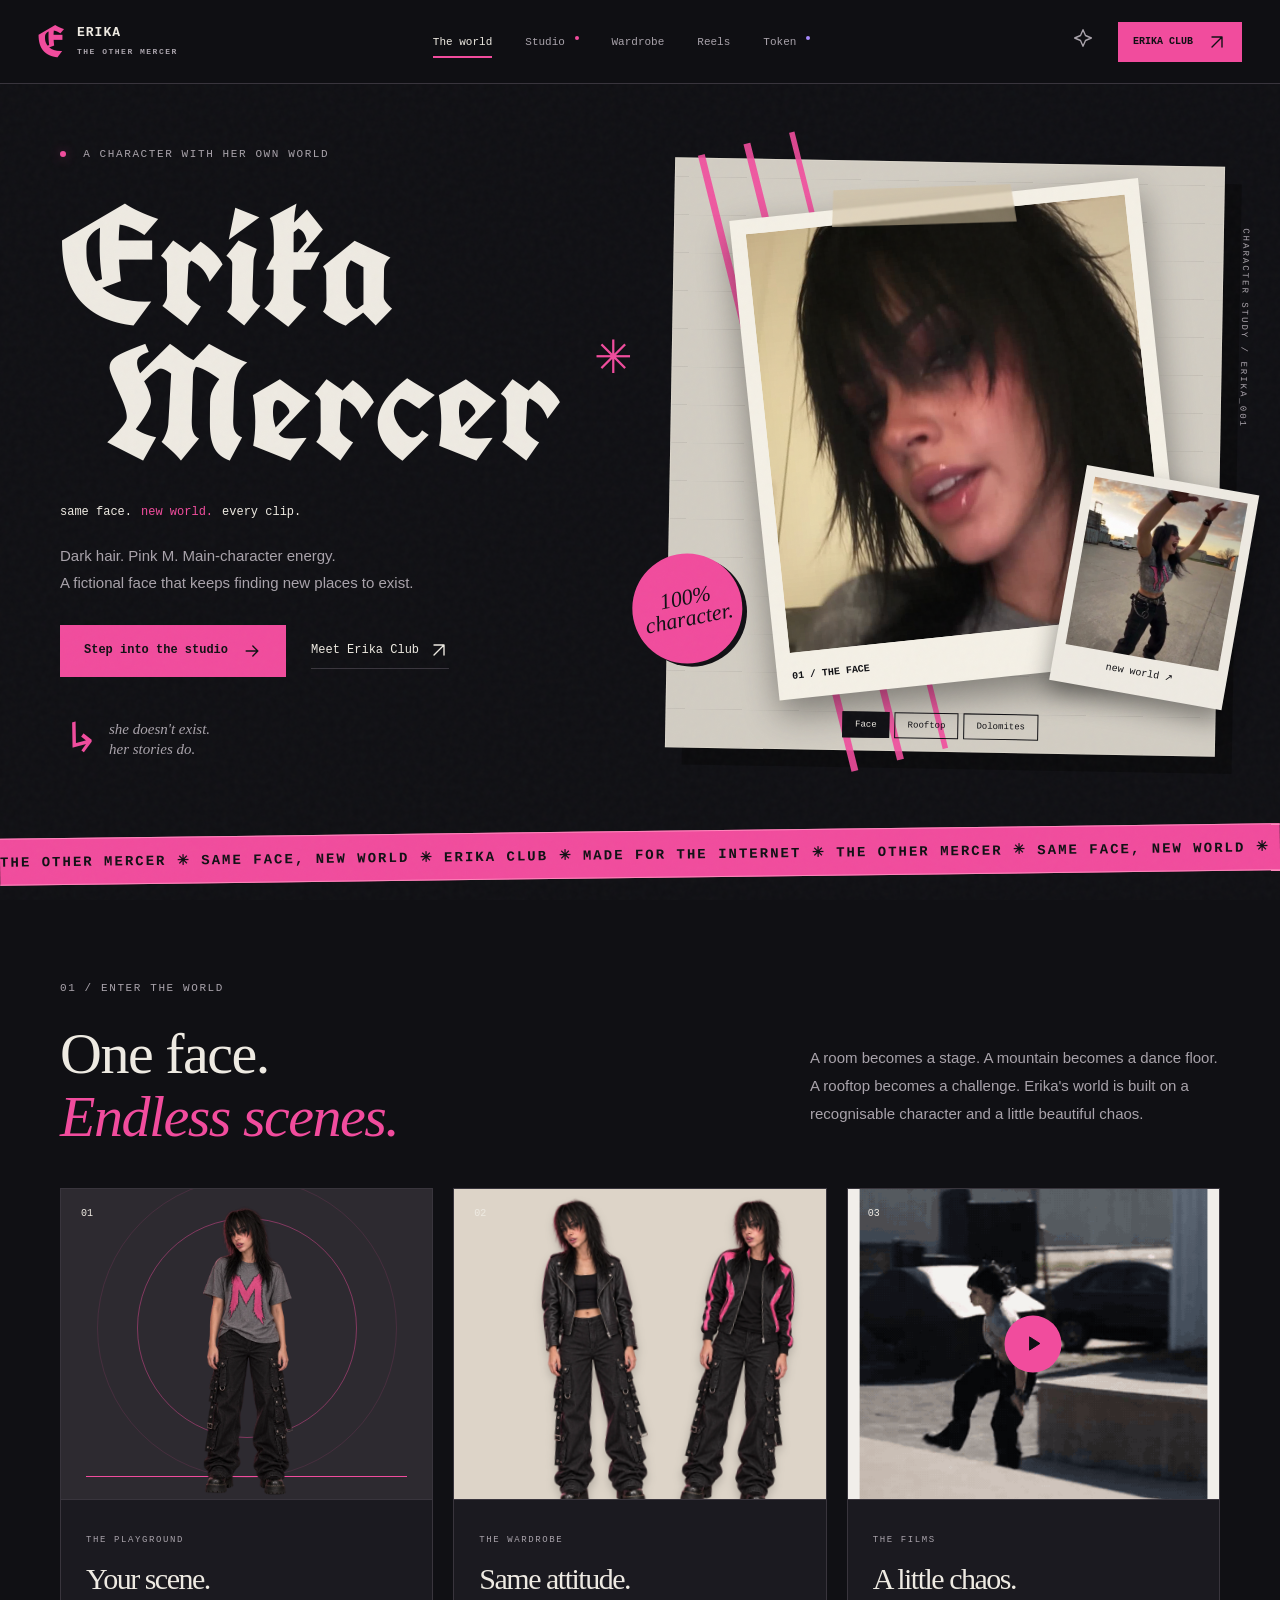
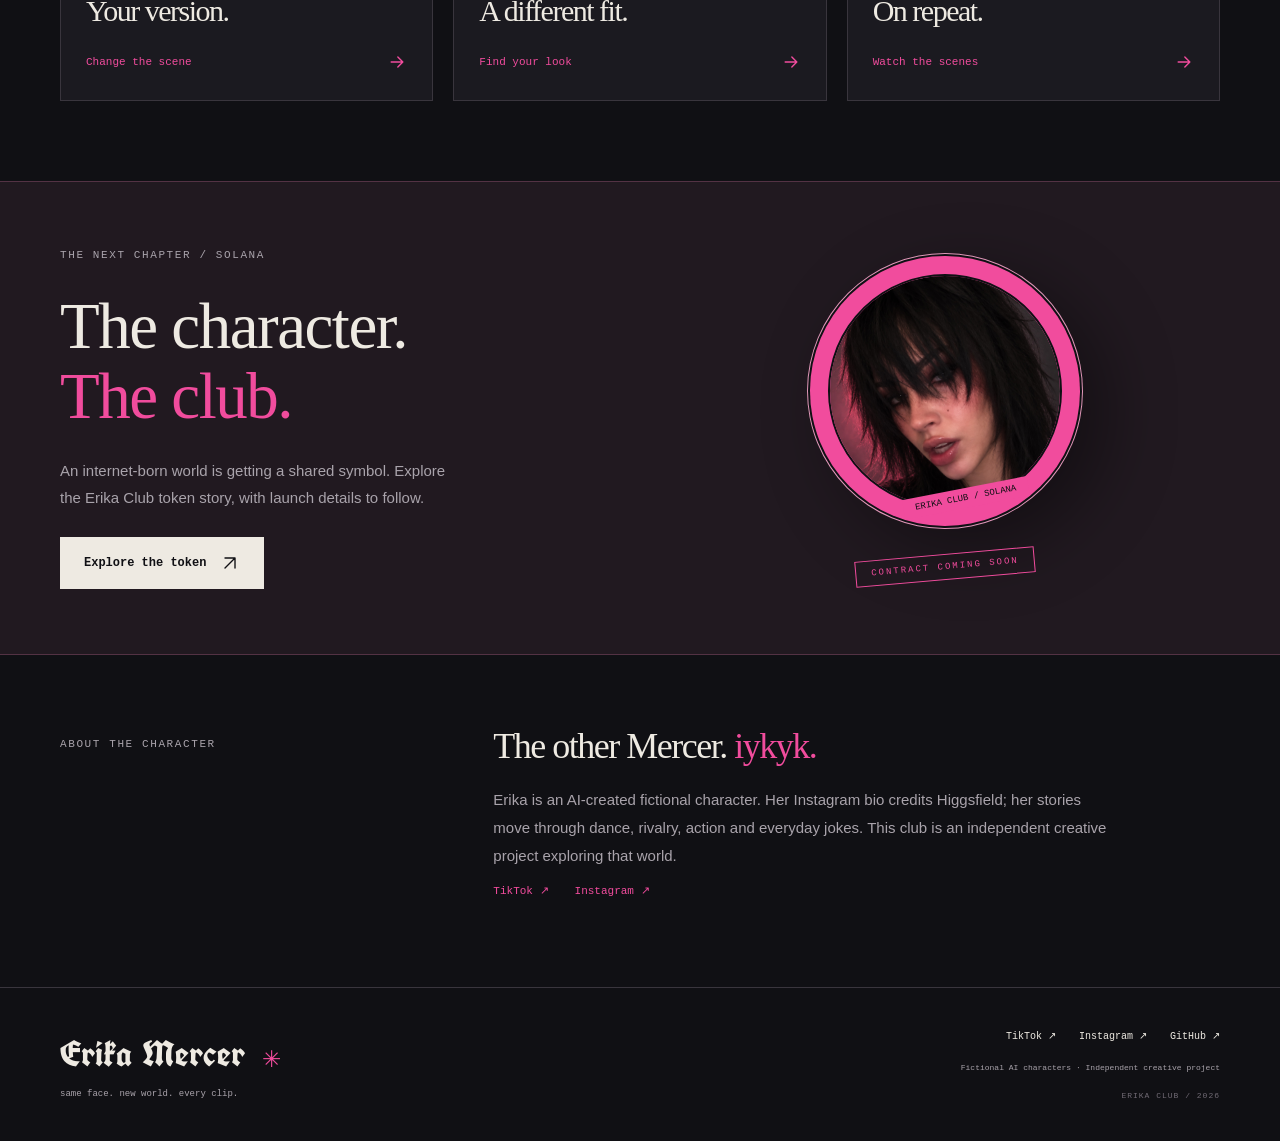
==== club.html @ 364e0f1e "Build Erika Club interactive influencer site" ====
<!doctype html>
<html lang="en">
<head>
<meta charset="utf-8"><meta name="viewport" content="width=device-width,initial-scale=1">
<meta name="theme-color" content="#101014">
<meta name="description" content="Step inside Erika Mercer's world. Remix scenes and outfits, watch the films, and follow the Erika Club token story on Solana.">
<meta property="og:title" content="Erika Mercer · The other Mercer"><meta property="og:description" content="Same face. New world. Every clip. Explore the studio, the wardrobe and Erika Club."><meta property="og:image" content="https://erikamercer.club/assets/cover-v2.png">
<title>Erika Mercer · The other Mercer</title>
<link rel="icon" type="image/svg+xml" href="assets/favicon.svg"><link rel="stylesheet" href="assets/site.css">
<link rel="preload" href="assets/type/unifraktur.ttf" as="font" type="font/ttf" crossorigin>
<script src="assets/site.js" defer></script>
</head>
<body>
<svg class="svg-defs" aria-hidden="true"><defs>
<symbol id="i-arrow" viewBox="0 0 24 24"><path d="M5 12h14M13 6l6 6-6 6"/></symbol>
<symbol id="i-diagonal" viewBox="0 0 24 24"><path d="M6 18 18 6M6 6h12v12"/></symbol>
<symbol id="i-play" viewBox="0 0 24 24"><path d="m8 5 11 7-11 7Z"/></symbol>
<symbol id="i-shuffle" viewBox="0 0 24 24"><path d="M3 6h3c5 0 7 12 12 12h3M17 14l4 4-4 4M3 18h3c2 0 3-2 5-5M13 9c2-3 3-3 5-3h3M17 2l4 4-4 4"/></symbol>
<symbol id="i-download" viewBox="0 0 24 24"><path d="M12 3v12m-5-5 5 5 5-5M4 16v5h16v-5"/></symbol>
<symbol id="i-copy" viewBox="0 0 24 24"><rect x="8" y="8" width="12" height="13" rx="2"/><path d="M16 8V3H3v13h5"/></symbol>
<symbol id="i-heart" viewBox="0 0 24 24"><path d="M12 21 3 12C-3 5 7-1 12 6c5-7 15-1 9 6Z"/></symbol>
<symbol id="i-sound" viewBox="0 0 24 24"><path d="M3 9h4l5-5v16l-5-5H3ZM16 8a7 7 0 0 1 0 8M19 4a12 12 0 0 1 0 16"/></symbol>
<symbol id="i-spark" viewBox="0 0 24 24"><path d="m12 2 3 7 7 3-7 3-3 7-3-7-7-3 7-3Z"/></symbol>
<symbol id="i-close" viewBox="0 0 24 24"><path d="m6 6 12 12M18 6 6 18"/></symbol>
</defs></svg>
<a class="skip" href="#main">Skip to content</a>
<header class="site-header">
<a class="brand" href="#world" aria-label="Erika Club home"><span class="brand-mark">E</span><span>ERIKA<span class="brand-sub">THE OTHER MERCER</span></span></a>
<nav class="main-nav" role="tablist" aria-label="Explore Erika Club">
<button role="tab" aria-controls="view-world" aria-selected="true" id="tab-world" data-view="world">The world</button>
<button role="tab" aria-controls="view-studio" aria-selected="false" id="tab-studio" data-view="studio">Studio <span class="new-dot" aria-hidden="true"></span></button>
<button role="tab" aria-controls="view-wardrobe" aria-selected="false" id="tab-wardrobe" data-view="wardrobe">Wardrobe</button>
<button role="tab" aria-controls="view-reels" aria-selected="false" id="tab-reels" data-view="reels">Reels</button>
<button role="tab" aria-controls="view-token" aria-selected="false" id="tab-token" data-view="token">Token <span class="nav-token-dot" aria-hidden="true"></span></button>
</nav>
<div class="header-actions"><button class="motion-toggle" id="motion-toggle" aria-label="Pause decorative animations" aria-pressed="false"><svg><use href="#i-spark"/></svg></button><a class="button small pink" href="#token">ERIKA CLUB <svg><use href="#i-diagonal"/></svg></a></div>
</header>
<main id="main">
<section id="view-world" class="view active" role="tabpanel" aria-labelledby="tab-world">
<div class="hero">
<div class="hero-copy">
<div class="eyebrow"><span class="live-dot"></span> A CHARACTER WITH HER OWN WORLD</div>
<h1><span class="hero-name">Erika</span><span class="hero-surname">Mercer<span class="hero-star">✳</span></span></h1>
<div class="hero-tagline"><span>same face.</span><span class="pink-text">new world.</span><span>every clip.</span></div>
<p class="hero-description">Dark hair. Pink M. Main-character energy.<br>A fictional face that keeps finding new places to exist.</p>
<div class="hero-cta"><a class="button pink" href="#studio">Step into the studio <svg><use href="#i-arrow"/></svg></a><a class="text-link" href="#token">Meet Erika Club <svg><use href="#i-diagonal"/></svg></a></div>
<div class="hero-note"><span class="scribble-arrow">↳</span><span>she doesn't exist.<br>her stories do.</span></div>
</div>
<div class="hero-art" id="hero-art">
<div class="hero-stripes" aria-hidden="true"></div><span class="art-side-label">CHARACTER STUDY / ERIKA_001</span>
<div class="photo-frame hero-photo" id="hero-photo"><video id="hero-video" src="media/portrait-loop.mp4" poster="assets/posters/portrait-loop.jpg" autoplay muted loop playsinline preload="metadata"></video><div class="photo-caption"><span id="hero-caption">01 / THE FACE</span><button class="sound-toggle" id="sound-toggle" aria-label="Turn on video sound" aria-pressed="false"><svg><use href="#i-sound"/></svg><span>SOUND OFF</span></button></div></div>
<div class="hero-sticker"><span>100%<br>character.</span></div><div class="hero-mini-frame"><img src="assets/city.jpg" alt="Erika in a sunset scene"><span>new world ↗</span></div>
<div class="hero-scene-switch" aria-label="Hero scenes"><button class="selected" data-hero-scene="portrait">Face</button><button data-hero-scene="rooftop">Rooftop</button><button data-hero-scene="dolomites">Dolomites</button></div>
</div>
</div>
<div class="marquee" aria-hidden="true"><div>THE OTHER MERCER ✳ SAME FACE, NEW WORLD ✳ ERIKA CLUB ✳ MADE FOR THE INTERNET ✳ THE OTHER MERCER ✳ SAME FACE, NEW WORLD ✳ ERIKA CLUB ✳ MADE FOR THE INTERNET ✳</div></div>
<section class="world-intro section-wrap">
<div class="section-kicker">01 / ENTER THE WORLD</div>
<div class="world-heading"><h2>One face.<br><em>Endless scenes.</em></h2><p>A room becomes a stage. A mountain becomes a dance floor. A rooftop becomes a challenge. Erika's world is built on a recognisable character and a little beautiful chaos.</p></div>
<div class="world-grid">
<a class="world-card studio-card" href="#studio"><span class="card-number">01</span><div class="preview-stage"><img src="assets/studio/erika-signature.webp" alt="Erika in her signature outfit" loading="lazy"><span class="orbit orbit-one"></span><span class="orbit orbit-two"></span><span class="stage-line"></span></div><div class="world-card-copy"><span class="eyebrow">THE PLAYGROUND</span><h3>Your scene.<br>Your version.</h3><span class="card-link">Change the scene <svg><use href="#i-arrow"/></svg></span></div></a>
<a class="world-card wardrobe-card" href="#wardrobe"><span class="card-number">02</span><div class="wardrobe-preview"><img src="assets/studio/erika-afterhours.webp" alt="Erika wearing the After hours look" loading="lazy"><img src="assets/studio/erika-pinkline.webp" alt="Erika wearing the Pinkline look" loading="lazy"></div><div class="world-card-copy"><span class="eyebrow">THE WARDROBE</span><h3>Same attitude.<br>A different fit.</h3><span class="card-link">Find your look <svg><use href="#i-arrow"/></svg></span></div></a>
<a class="world-card reel-card" href="#reels"><span class="card-number">03</span><div class="reel-preview"><img src="assets/previews/mercer-genetics.gif" alt="Animated excerpt from Mercer genetics" loading="lazy"><span class="play-round"><svg><use href="#i-play"/></svg></span></div><div class="world-card-copy"><span class="eyebrow">THE FILMS</span><h3>A little chaos.<br>On repeat.</h3><span class="card-link">Watch the scenes <svg><use href="#i-arrow"/></svg></span></div></a>
</div>
</section>
<section class="token-teaser section-wrap"><div><span class="section-kicker">THE NEXT CHAPTER / SOLANA</span><h2>The character.<br><span class="pink-text">The club.</span></h2><p>An internet-born world is getting a shared symbol. Explore the Erika Club token story, with launch details to follow.</p><a class="button paper" href="#token">Explore the token <svg><use href="#i-diagonal"/></svg></a></div><div class="teaser-art"><div class="coin-small"><img src="assets/avatar.jpg" alt="Erika portrait"><span>ERIKA CLUB / SOLANA</span></div><span class="teaser-label">CONTRACT COMING SOON</span></div></section>
<section class="about-strip section-wrap"><span class="eyebrow">ABOUT THE CHARACTER</span><div><h3>The other Mercer. <span class="pink-text">iykyk.</span></h3><p>Erika is an AI-created fictional character. Her Instagram bio credits Higgsfield; her stories move through dance, rivalry, action and everyday jokes. This club is an independent creative project exploring that world.</p><div class="social-row"><a href="https://www.tiktok.com/@erika.mercer" target="_blank" rel="noopener">TikTok ↗</a><a href="https://www.instagram.com/erika.mercer2006/" target="_blank" rel="noopener">Instagram ↗</a></div></div></section>
</section>

<section id="view-studio" class="view" role="tabpanel" aria-labelledby="tab-studio" hidden>
<div class="page-intro section-wrap"><span class="section-kicker">02 / CHARACTER PLAYGROUND</span><div><h1>Make a scene<span class="pink-text">.</span></h1><p>Pick a world, switch the cast, change the fit.<br>Save your version and let it live outside the studio.</p></div></div>
<div class="studio-layout section-wrap">
<div class="studio-stage" id="studio-stage" data-scene="paper"><div class="scene-background" id="scene-background"></div><div class="stage-grain"></div><div class="studio-orbits" aria-hidden="true"><span></span><span></span></div><div class="stage-topline"><span><span class="live-dot"></span> LIVE STUDIO</span><span id="scene-id">SCENE_001</span></div><div class="stage-word" id="stage-word" aria-hidden="true">MERCER</div><div class="stage-figure-wrap" id="stage-figure-wrap"><img id="studio-figure" src="assets/studio/erika-signature.webp" alt="Erika in the Signature outfit" draggable="false"></div><div class="stage-floor"></div><div class="stage-caption"><span id="stage-caption">Erika / Signature</span><span id="stage-world">Paper studio</span></div><button class="stage-fullscreen" id="stage-fullscreen" aria-label="Expand studio">↗</button></div>
<aside class="studio-controls">
<div class="control-header"><span class="eyebrow">DIRECT YOUR VERSION</span><h2>The world is yours.</h2></div>
<div class="control-group"><div class="control-label"><span>01 / Scene</span><span id="scene-count">1 OF 3</span></div><div class="scene-options"><button class="scene-option selected" data-scene="paper" aria-pressed="true"><span class="scene-swatch paper-swatch"></span><span>Paper studio</span><span class="choice-dot"></span></button><button class="scene-option" data-scene="rooftop" aria-pressed="false"><span class="scene-swatch rooftop-swatch"></span><span>Rooftop sunset</span><span class="choice-dot"></span></button><button class="scene-option" data-scene="dolomites" aria-pressed="false"><span class="scene-swatch mountain-swatch"></span><span>The Dolomites</span><span class="choice-dot"></span></button></div></div>
<div class="control-group"><div class="control-label"><span>02 / Cast</span><span>SWITCH CHARACTER</span></div><div class="cast-options"><button class="selected" data-cast="erika" aria-pressed="true">Erika <span>pink M</span></button><button data-cast="derek" aria-pressed="false">Derek <span>green M</span></button></div></div>
<div class="control-group"><div class="control-label"><span>03 / Outfit</span><span id="look-count">3 LOOKS</span></div><div class="outfit-options"><button class="selected" data-look="signature" aria-pressed="true"><span class="outfit-dot signature-dot"></span>Signature</button><button data-look="afterhours" aria-pressed="false"><span class="outfit-dot black-dot"></span>After hours</button><button data-look="pinkline" aria-pressed="false"><span class="outfit-dot pink-dot"></span>Pinkline</button></div><p class="control-hint" id="cast-hint">An unmistakable face. A different mood.</p></div>
<div class="studio-actions"><button class="button pink" id="save-card"><svg><use href="#i-download"/></svg>Save your card</button><div><button class="button outline" id="shuffle-studio"><svg><use href="#i-shuffle"/></svg>Shuffle</button><button class="button outline" id="share-studio"><svg><use href="#i-copy"/></svg>Share scene</button></div></div>
<p class="studio-help">← → switch scenes · your choices stay in this browser</p>
</aside>
</div>
<div class="studio-bottom section-wrap"><span>FICTIONAL CHARACTERS. REAL CREATIVE PLAY.</span><a href="#wardrobe">Explore the full wardrobe <svg><use href="#i-arrow"/></svg></a></div>
</section>

<section id="view-wardrobe" class="view" role="tabpanel" aria-labelledby="tab-wardrobe" hidden>
<div class="page-intro section-wrap"><span class="section-kicker">03 / THE WARDROBE</span><div><h1>A different kind<br>of <em>dress code.</em></h1><p>Three looks. One unmistakable character.<br>Save a favourite or take it straight into the studio.</p></div></div>
<div class="wardrobe-toolbar section-wrap"><div class="filter-group" aria-label="Wardrobe filter"><button class="selected" data-wardrobe-filter="all" aria-pressed="true">All looks <span>03</span></button><button data-wardrobe-filter="saved" aria-pressed="false">Your saved <span id="saved-count">0</span></button></div><span class="eyebrow">ERIKA / VOL. 01</span></div>
<div class="wardrobe-grid section-wrap">
<article class="look-card" data-outfit="signature"><div class="look-image signature-bg"><span class="look-index">LOOK_001</span><button class="save-look" data-favorite="signature" aria-label="Save Signature to favourites" aria-pressed="false"><svg><use href="#i-heart"/></svg></button><span class="look-backword">SIGNATURE</span><img src="assets/studio/erika-signature.webp" alt="Signature: grey top with pink M and black cargo trousers" loading="lazy"><span class="look-image-label">THE ONE YOU KNOW</span></div><div class="look-copy"><div><h2>Signature</h2><span class="look-mood">STREET / EVERYDAY CHAOS</span></div><p>The grey top. The pink M. Black cargos and a familiar kind of confidence.</p><button class="button outline" data-try-look="signature">Try in studio <svg><use href="#i-arrow"/></svg></button></div></article>
<article class="look-card" data-outfit="afterhours"><div class="look-image black-bg"><span class="look-index">LOOK_002</span><button class="save-look" data-favorite="afterhours" aria-label="Save After hours to favourites" aria-pressed="false"><svg><use href="#i-heart"/></svg></button><span class="look-backword">AFTERHOURS</span><img src="assets/studio/erika-afterhours.webp" alt="After hours: black leather jacket, black top and trousers" loading="lazy"><span class="look-image-label">WHEN THE LIGHTS GO LOW</span></div><div class="look-copy"><div><h2>After hours</h2><span class="look-mood">BLACK LEATHER / NIGHT MODE</span></div><p>All black, sharp edges and a leather layer. The same character after dark.</p><button class="button outline" data-try-look="afterhours">Try in studio <svg><use href="#i-arrow"/></svg></button></div></article>
<article class="look-card" data-outfit="pinkline"><div class="look-image pink-bg"><span class="look-index">LOOK_003</span><button class="save-look" data-favorite="pinkline" aria-label="Save Pinkline to favourites" aria-pressed="false"><svg><use href="#i-heart"/></svg></button><span class="look-backword">PINKLINE</span><img src="assets/studio/erika-pinkline.webp" alt="Pinkline: pink and black sporty jacket with black cargos" loading="lazy"><span class="look-image-label">TURN THE COLOUR UP</span></div><div class="look-copy"><div><h2>Pinkline</h2><span class="look-mood">SPORT / PINK ENERGY</span></div><p>A flash of pink, a sporting silhouette and a look made for a change of scene.</p><button class="button outline" data-try-look="pinkline">Try in studio <svg><use href="#i-arrow"/></svg></button></div></article>
</div><div class="empty-state section-wrap" id="empty-wardrobe" hidden><svg><use href="#i-heart"/></svg><h2>Your collection starts here.</h2><p>Tap the heart on a look to keep it in your wardrobe.</p><button class="button pink" data-show-all-looks>Explore the looks</button></div>
</section>

<section id="view-reels" class="view" role="tabpanel" aria-labelledby="tab-reels" hidden>
<div class="page-intro section-wrap"><span class="section-kicker">04 / THE FILM ROOM</span><div><h1>Press play.<br><em>Enter her world.</em></h1><p>Dance floors, impossible jumps and tiny everyday chaos.<br>Six scenes from the Erika Mercer video collection.</p></div></div>
<div class="reels-toolbar section-wrap"><div class="filter-group" aria-label="Video categories"><button class="selected" data-reel-filter="all" aria-pressed="true">All scenes <span>06</span></button><button data-reel-filter="action" aria-pressed="false">Action</button><button data-reel-filter="dance" aria-pressed="false">Dance</button><button data-reel-filter="outside" aria-pressed="false">Outside</button></div><span class="eyebrow" id="reels-count">6 SCENES</span></div>
<div class="reels-grid section-wrap" id="reels-grid"></div>
</section>

<section id="view-token" class="view" role="tabpanel" aria-labelledby="tab-token" hidden>
<div class="token-hero section-wrap"><div class="token-copy"><span class="section-kicker"><span class="live-dot"></span> THE NEXT CHAPTER / SOLANA</span><h1>A character.<br>A culture.<br><span class="pink-text">A club.</span></h1><p>Erika Club brings a fictional character's world into a community-led token concept. A shared symbol for the scenes, the style and the people who keep the story moving.</p><div class="token-status"><span class="status-pulse"></span><span id="token-status">LAUNCH DETAILS COMING SOON</span></div><div class="token-hero-actions"><a class="button pink token-buy disabled" id="token-buy" aria-disabled="true" tabindex="-1">Pump.fun · coming soon <svg><use href="#i-diagonal"/></svg></a><a class="text-link" href="#token-details">Explore the details <svg><use href="#i-arrow"/></svg></a></div></div><div class="token-visual"><div class="token-orbit one"></div><div class="token-orbit two"></div><div class="token-coin"><div class="coin-rim"><span>ERIKA CLUB ✳ SOLANA ✳ THE OTHER MERCER ✳</span></div><div class="coin-face"><img src="assets/avatar.jpg" alt="Erika Club character portrait"></div><span class="coin-title">ERIKA</span></div><span class="token-visual-label">THE OTHER MERCER / THE NEXT CHAPTER</span><div class="chain-label"><span class="solana-icon"><i></i><i></i><i></i></span>SOLANA</div></div></div>
<div class="token-specs section-wrap" id="token-details"><div><span>NETWORK</span><strong>Solana</strong></div><div><span>LAUNCH PLATFORM</span><strong>Pump.fun</strong></div><div><span>TICKER</span><strong id="token-ticker">To be announced</strong></div><div><span>STATUS</span><strong id="token-live-label">Coming soon</strong></div></div>
<div class="contract-card section-wrap"><div><span class="eyebrow">CONTRACT ADDRESS</span><h2 id="contract-heading">The next piece of the story.</h2><p id="contract-description">The contract has not been published yet. The verified address and token page will appear here when launch details are ready.</p></div><div class="contract-box"><code id="contract-address">CONTRACT ADDRESS COMING SOON</code><button id="copy-contract" aria-label="Copy contract address" disabled><svg><use href="#i-copy"/></svg></button></div></div>
<section class="token-story section-wrap"><span class="section-kicker">WHAT THE CLUB IS ABOUT</span><div class="token-story-grid"><article><span>01 / THE FACE</span><h3>A recognisable<br>character.</h3><p>One face, a signature look and an unfolding fictional world. A creative identity at the centre of the project.</p></article><article><span>02 / THE CULTURE</span><h3>Scenes worth<br>passing around.</h3><p>Short films, remixable studio cards and an internet sense of humour. Create a version of the world and share it.</p></article><article><span>03 / THE COMMUNITY</span><h3>The next chapter,<br>together.</h3><p>A planned community token on Solana. Launch information will be published here; no presale or wallet deposit is open on this site.</p></article></div></section>
<section class="join-section section-wrap"><div><span class="section-kicker">HOW TO FOLLOW THE LAUNCH</span><h2>Find the club.<br><em>Keep the address.</em></h2></div><ol class="join-steps"><li><span>01</span><div><h3>Explore Erika's world</h3><p>Try the studio, save a look and watch the films.</p></div><a href="#studio" aria-label="Open studio">↗</a></li><li><span>02</span><div><h3>Stay with the story</h3><p>Follow the character's TikTok and Instagram for the creative world.</p></div><a href="https://www.instagram.com/erika.mercer2006/" target="_blank" rel="noopener" aria-label="Open Instagram">↗</a></li><li><span>03</span><div><h3>Verify the contract</h3><p>Once published, check the complete address on this page before opening the matching Pump.fun token.</p></div><span class="step-soon">SOON</span></li></ol></section>
<section class="faq-section section-wrap"><div><span class="section-kicker">A FEW THINGS TO KNOW</span><h2>Before the<br><em>next chapter.</em></h2></div><div class="faq-list"><details><summary>Is Erika a real person?<span>+</span></summary><p>Erika is a fictional AI-created character. This is an independent creative community project around her visual world.</p></details><details><summary>Is the token live?<span>+</span></summary><p id="faq-launch">No contract address or launch date has been published on this site yet. The token section will update when those details are provided.</p></details><details><summary>Where will the contract appear?<span>+</span></summary><p>In the contract panel above. The complete address and a matching Pump.fun link will be added together. There is no active purchase link until then.</p></details><details><summary>Can I make and save my own scene?<span>+</span></summary><p>Yes. Open Studio, choose a character, outfit and scene, then press Save your card. You can also share a link that restores your scene.</p></details><details><summary>Does the token promise returns?<span>+</span></summary><p>No. This is a community memecoin concept, with no promised returns or published investment terms. Memecoins are highly speculative.</p></details></div></section>
<div class="token-bottom section-wrap"><span>STORY FIRST. CONTRACT DETAILS WHEN READY.</span><a href="#world">Back to Erika's world <svg><use href="#i-arrow"/></svg></a></div>
</section>
</main>
<footer class="site-footer section-wrap"><div><a href="#world" class="footer-name">Erika Mercer<span>✳</span></a><p>same face. new world. every clip.</p></div><div class="footer-right"><div><a href="https://www.tiktok.com/@erika.mercer" target="_blank" rel="noopener">TikTok ↗</a><a href="https://www.instagram.com/erika.mercer2006/" target="_blank" rel="noopener">Instagram ↗</a><a href="https://github.com/erika-mercer" target="_blank" rel="noopener">GitHub ↗</a></div><p>Fictional AI characters · Independent creative project</p><span>ERIKA CLUB / 2026</span></div></footer>
<div class="toast" id="toast" role="status" aria-live="polite"></div>
<dialog id="cinema-dialog" class="cinema-dialog"><div class="cinema-top"><span class="eyebrow" id="cinema-label">ERIKA / FILM ROOM</span><button id="close-cinema" aria-label="Close video"><svg><use href="#i-close"/></svg></button></div><video id="cinema-video" controls playsinline preload="none"></video><div class="cinema-bottom"><h2 id="cinema-title"></h2><button class="text-link" id="share-reel">Share this scene <svg><use href="#i-copy"/></svg></button></div></dialog>
<noscript><p class="noscript-note">Enable JavaScript to explore the interactive studio, wardrobe and film room.</p></noscript>
</body>
</html>
---- assets/site.css ----
@font-face{font-family:Mercer;src:url('type/unifraktur.ttf') format('truetype');font-display:swap}
:root{--ink:#101014;--paper:#eeeae2;--pink:#f14c9d;--muted:#a9a3ab;--line:#39353d;--serif:Georgia,'Times New Roman',serif;--mono:'Courier New',monospace;--ease:cubic-bezier(.2,.7,.2,1)}
*{box-sizing:border-box}html{scroll-behavior:smooth;scroll-padding-top:100px}body{margin:0;background:var(--ink);color:var(--paper);font-family:Arial,Helvetica,sans-serif;font-size:15px;line-height:1.6}body:before{content:'';position:fixed;inset:0;background-image:url("data:image/svg+xml,%3Csvg viewBox='0 0 160 160' xmlns='http://www.w3.org/2000/svg'%3E%3Cfilter id='n'%3E%3CfeTurbulence type='fractalNoise' baseFrequency='.9' numOctaves='3' stitchTiles='stitch'/%3E%3C/filter%3E%3Crect width='100%25' height='100%25' opacity='.17' filter='url(%23n)'/%3E%3C/svg%3E");opacity:.17;z-index:20;pointer-events:none}button,a,input{ -webkit-tap-highlight-color:transparent}button{font:inherit;cursor:pointer}a{color:inherit;text-decoration:none}button{color:inherit}button:disabled{cursor:not-allowed;opacity:.5}button:focus-visible,a:focus-visible,summary:focus-visible{outline:2px solid var(--pink);outline-offset:5px}a,button{touch-action:manipulation}img,video{max-width:100%;display:block}svg{width:20px;height:20px;fill:none;stroke:currentColor;stroke-width:1.65;stroke-linecap:round;stroke-linejoin:round;flex-shrink:0}.svg-defs{position:absolute;width:0;height:0;overflow:hidden}h1,h2,h3,p{margin-top:0}h1,h2,h3{line-height:1.08;font-family:var(--serif);font-weight:normal;letter-spacing:-1.5px}em{font-weight:normal;color:var(--pink)}.section-wrap{max-width:1340px;margin-left:auto;margin-right:auto;padding-left:60px;padding-right:60px}.pink-text{color:var(--pink)}.eyebrow,.section-kicker{font:11px/1.5 var(--mono);letter-spacing:1.6px;text-transform:uppercase}.section-kicker{color:var(--muted);display:block;margin-bottom:27px}.live-dot{display:inline-block;width:6px;height:6px;background:var(--pink);border-radius:50%;margin-right:9px;box-shadow:0 0 12px #f14c9d66}.button{display:inline-flex;align-items:center;justify-content:center;gap:14px;padding:15px 23px;border:1px solid transparent;font:12px/1.4 var(--mono);font-weight:bold;transition:background .25s,transform .25s,box-shadow .25s;white-space:nowrap;min-height:49px}.button:hover{transform:translateY(-3px)}.button.pink{background:var(--pink);color:var(--ink)}.button.pink:hover{background:#ff75b4;box-shadow:5px 5px 0 #f14c9d30}.button.paper{background:var(--paper);color:var(--ink)}.button.paper:hover{background:white}.button.outline{border-color:var(--line);background:transparent}.button.outline:hover{border-color:var(--pink)}.button.small{font-size:10px;min-height:39px;padding:9px 14px}.text-link{display:inline-flex;align-items:center;gap:10px;font:12px var(--mono);border-bottom:1px solid var(--line);padding:8px 0;transition:color .2s}.text-link:hover{color:var(--pink)}.skip{position:fixed;top:-100px;left:15px;padding:12px;background:var(--pink);color:var(--ink);z-index:100}.skip:focus{top:15px}
.site-header{position:sticky;top:0;z-index:30;display:flex;align-items:center;justify-content:space-between;gap:20px;min-height:84px;padding:14px 38px;border-bottom:1px solid var(--line);background:#101014ed;backdrop-filter:blur(16px)}.brand{display:flex;align-items:center;gap:12px;font:13px/1.1 var(--mono);font-weight:bold;letter-spacing:1px}.brand-mark{font:44px/.9 Mercer;color:var(--pink)}.brand-sub{display:block;color:var(--muted);font-size:8px;letter-spacing:1.5px;margin-top:7px}.main-nav{display:flex;align-items:center;gap:3px}.main-nav button{font:11px var(--mono);border:0;background:transparent;padding:13px 15px;color:var(--muted);position:relative;transition:color .2s}.main-nav button:after{content:'';position:absolute;left:15px;right:15px;height:2px;background:var(--pink);bottom:3px;transform:scaleX(0);transition:transform .3s}.main-nav button[aria-selected=true]{color:var(--paper)}.main-nav button[aria-selected=true]:after{transform:scaleX(1)}.main-nav button:hover{color:var(--paper)}.new-dot,.nav-token-dot{display:inline-block;width:4px;height:4px;border-radius:50%;background:var(--pink);vertical-align:top;margin-left:3px}.nav-token-dot{background:#a78afd}.header-actions{display:flex;align-items:center;gap:17px}.motion-toggle{border:none;background:transparent;padding:8px;color:var(--muted)}.motion-toggle:hover{color:var(--pink)}.view{animation:viewEnter .6s var(--ease)}.view[hidden]{display:none}@keyframes viewEnter{from{opacity:0;transform:translateY(15px)}to{opacity:1;transform:none}}
.hero{max-width:1440px;margin:auto;padding:62px 60px 48px;display:grid;grid-template-columns:minmax(0,1.02fr) minmax(0,1fr);gap:50px;min-height:730px;align-items:center}.hero-copy,.hero-art{min-width:0}.hero-copy>.eyebrow{color:var(--muted);margin-bottom:32px}.hero h1{font-family:Mercer;letter-spacing:0;line-height:.85;margin:0 0 34px}.hero-name{font-size:clamp(110px,13vw,185px);display:block}.hero-surname{font-size:clamp(105px,12.4vw,175px);display:block;margin-left:44px;position:relative}.hero-star{position:absolute;font-family:var(--serif);font-size:46px;color:var(--pink);top:2px;right:-13px;animation:turn 20s linear infinite}.hero-tagline{font:12px var(--mono);display:flex;gap:9px;margin-bottom:23px}.hero-description{color:var(--muted);font-size:15px;line-height:1.8;margin-bottom:29px}.hero-cta{display:flex;align-items:center;gap:25px}.hero-note{margin-top:33px;display:flex;gap:13px;align-items:center;font:15px/1.35 var(--serif);font-style:italic;color:var(--muted)}.scribble-arrow{font-size:43px;color:var(--pink);transform:rotate(-15deg)}.hero-art{position:relative;height:590px;background:#d2cdc3;isolation:isolate;overflow:visible;border:1px solid #eee8dc50;transform:rotate(1deg);box-shadow:17px 17px 0 #0005}.hero-art:before{content:'';position:absolute;inset:0;background:repeating-linear-gradient(0deg,transparent,transparent 37px,#2a252615 38px);z-index:-1}.hero-stripes{position:absolute;width:120px;height:108%;left:15%;top:-4%;background:repeating-linear-gradient(90deg,transparent,transparent 20px,var(--pink) 21px,var(--pink) 27px,transparent 28px,transparent 47px);transform:rotate(-15deg);opacity:.9}.art-side-label{position:absolute;right:-28px;top:60px;writing-mode:vertical-rl;font:9px var(--mono);letter-spacing:2px;color:var(--muted)}.photo-frame{background:#f4f0e6;padding:15px 15px 0;color:var(--ink);box-shadow:0 15px 35px #0006}.hero-photo{position:absolute;left:15%;top:6%;width:75%;height:82%;transform:rotate(-7deg);animation:floatPhoto 8s ease-in-out infinite}.hero-photo:before{content:'';position:absolute;top:-15px;left:25%;width:45%;height:40px;background:#d2bf9e90;z-index:3;transform:rotate(5deg);backdrop-filter:blur(1px);clip-path:polygon(1% 8%,97% 0,100% 94%,0 100%)}.hero-photo video{width:100%;height:calc(100% - 46px);object-fit:cover;object-position:center 34%}.photo-caption{display:flex;justify-content:space-between;gap:8px;align-items:center;height:46px;font:10px var(--mono);font-weight:bold}.sound-toggle{display:flex;align-items:center;gap:5px;background:none;border:none;font:8px var(--mono);padding:6px 0}.sound-toggle svg{width:14px;height:14px}.hero-mini-frame{position:absolute;right:-26px;bottom:58px;width:32%;height:37%;background:var(--paper);padding:10px;color:var(--ink);transform:rotate(9deg);box-shadow:0 12px 25px #0006;animation:floatMini 7s ease-in-out infinite}.hero-mini-frame img{width:100%;height:calc(100% - 28px);object-fit:cover}.hero-mini-frame span{display:block;font:10px var(--mono);padding-top:9px;text-align:center}.hero-sticker{position:absolute;bottom:83px;left:-36px;width:110px;height:110px;display:grid;place-items:center;background:var(--pink);color:var(--ink);border-radius:50%;transform:rotate(-12deg);z-index:4;box-shadow:4px 4px 0 #101014}.hero-sticker span{font:22px/.95 var(--serif);font-style:italic;text-align:center}.hero-scene-switch{position:absolute;bottom:12px;left:0;right:0;display:flex;justify-content:center;gap:5px}.hero-scene-switch button{font:9px var(--mono);border:1px solid #101014;background:transparent;color:var(--ink);padding:7px 12px;transition:background .2s}.hero-scene-switch button.selected{background:var(--ink);color:var(--paper)}.marquee{overflow:hidden;background:var(--pink);color:var(--ink);border-top:1px solid #ff87bc;border-bottom:1px solid #ff87bc;padding:14px 0;transform:rotate(-.7deg);margin:15px 0 0}.marquee div{font:14px var(--mono);font-weight:bold;letter-spacing:2px;white-space:nowrap;width:max-content;animation:marquee 35s linear infinite}@keyframes marquee{to{transform:translateX(-50%)}}@keyframes floatPhoto{50%{transform:translateY(-10px) rotate(-5deg)}}@keyframes floatMini{50%{transform:translateY(9px) rotate(12deg)}}@keyframes turn{to{transform:rotate(360deg)}}
.world-intro{padding-top:102px;padding-bottom:80px}.world-heading{display:flex;justify-content:space-between;gap:50px;align-items:center;margin-bottom:39px}.world-heading h2{font-size:58px;margin:0}.world-heading>p{max-width:410px;color:var(--muted);font-size:15px;line-height:1.85;margin:0}.world-grid{display:grid;grid-template-columns:repeat(3,1fr);gap:20px}.world-card{position:relative;overflow:hidden;background:#1b1a20;border:1px solid var(--line);transition:border-color .3s,transform .4s var(--ease)}.world-card:hover{transform:translateY(-7px);border-color:var(--pink)}.card-number{position:absolute;top:19px;left:20px;font:10px var(--mono);z-index:3;color:var(--paper)}.world-card-copy{padding:25px 25px 28px;border-top:1px solid var(--line)}.world-card-copy .eyebrow{color:var(--muted);font-size:9px}.world-card-copy h3{font-size:30px;margin:14px 0 25px}.card-link{display:flex;justify-content:space-between;align-items:center;font:11px var(--mono);color:var(--pink)}.preview-stage{height:310px;position:relative;overflow:hidden;background:#2d2a30}.preview-stage img{height:96%;width:100%;object-fit:contain;position:absolute;bottom:-5px;z-index:2}.orbit{position:absolute;width:220px;height:220px;border:1px solid #f14c9d70;border-radius:50%;left:50%;top:45%;transform:translate(-50%,-50%)}.orbit-two{width:300px;height:300px;opacity:.3}.stage-line{position:absolute;bottom:22px;height:1px;background:var(--pink);left:25px;right:25px}.wardrobe-preview{position:relative;height:310px;overflow:hidden;background:#ddd4c8}.wardrobe-preview img{position:absolute;height:104%;width:75%;object-fit:contain;bottom:-21px;left:-1%;transform:rotate(-5deg);filter:drop-shadow(0 5px 5px #0003)}.wardrobe-preview img+img{left:40%;transform:rotate(7deg)}.reel-preview{height:310px;position:relative;overflow:hidden;background:#121216}.reel-preview>img{width:100%;height:100%;object-fit:cover;object-position:center 30%;filter:saturate(.7)}.play-round{position:absolute;width:57px;height:57px;border-radius:50%;background:var(--pink);color:var(--ink);display:grid;place-items:center;top:50%;left:50%;transform:translate(-50%,-50%)}.play-round svg{width:22px;height:22px;fill:currentColor;stroke-width:1}.token-teaser{display:grid;grid-template-columns:1fr 1fr;align-items:center;gap:60px;background:#211920;padding-top:65px;padding-bottom:65px;border-top:1px solid #533244;border-bottom:1px solid #533244}.token-teaser h2{font-size:65px;margin-bottom:26px}.token-teaser p{color:var(--muted);max-width:400px;line-height:1.8;margin-bottom:26px}.teaser-art{position:relative;display:flex;flex-direction:column;align-items:center;gap:28px}.coin-small{width:270px;height:270px;position:relative;padding:18px;border-radius:50%;background:var(--pink);box-shadow:0 0 0 2px var(--ink),0 0 0 3px #df96b7,20px 25px 70px #0006;transform:rotate(-11deg);animation:floatCoin 7s ease-in-out infinite}.coin-small img{width:100%;height:100%;object-fit:cover;border-radius:50%;border:2px solid var(--ink)}.coin-small span{position:absolute;bottom:16px;background:var(--pink);color:var(--ink);font:9px var(--mono);padding:5px 12px;left:50%;transform:translateX(-50%);white-space:nowrap}.teaser-label{font:9px var(--mono);letter-spacing:2px;padding:7px 15px;border:1px solid var(--pink);color:var(--pink);transform:rotate(-5deg)}@keyframes floatCoin{50%{transform:translateY(-12px) rotate(-6deg)}}.about-strip{display:grid;grid-template-columns:1fr 2fr;gap:70px;padding-top:72px;padding-bottom:90px}.about-strip>.eyebrow{padding-top:9px;color:var(--muted)}.about-strip h3{font-size:36px;margin-bottom:20px}.about-strip p{color:var(--muted);max-width:620px;line-height:1.85}.social-row{display:flex;gap:26px;font:11px var(--mono);color:var(--pink)}.social-row a:hover{color:var(--paper)}
.page-intro{padding-top:61px;padding-bottom:44px}.page-intro>div{display:flex;justify-content:space-between;gap:60px;align-items:end}.page-intro h1{font-size:70px;margin:0}.page-intro p{color:var(--muted);line-height:1.8;font-size:14px;margin:0 0 5px}.studio-layout{display:grid;grid-template-columns:minmax(0,1.8fr) minmax(300px,1fr);gap:28px}.studio-stage{position:relative;min-height:670px;overflow:hidden;border:1px solid var(--line);background:#d7d0c4;color:var(--ink);isolation:isolate}.scene-background{position:absolute;inset:-15px;background-color:#d7d0c4;background-size:cover;background-position:center;transition:background-image .4s,transform .7s,filter .4s;z-index:-3}.studio-stage[data-scene=paper] .scene-background{background-image:linear-gradient(150deg,#e2dcd2,#c5bfb6)}.stage-grain{position:absolute;inset:0;opacity:.4;background:repeating-linear-gradient(0deg,transparent 0,transparent 49px,#10101415 50px);z-index:-2;pointer-events:none}.studio-stage:not([data-scene=paper]){color:var(--paper)}.studio-stage:not([data-scene=paper]):before{content:'';position:absolute;inset:0;background:linear-gradient(0deg,#0008,transparent 45%,#0004);z-index:-1}.stage-topline{position:absolute;top:24px;left:25px;right:25px;display:flex;justify-content:space-between;font:9px var(--mono);letter-spacing:1px;z-index:3}.studio-orbits{position:absolute;inset:0;opacity:.45}.studio-orbits span{position:absolute;width:400px;height:400px;left:50%;top:44%;border:1px solid var(--pink);border-radius:50%;transform:translate(-50%,-50%)}.studio-orbits span+span{width:520px;height:520px;opacity:.45}.studio-stage:not([data-scene=paper]) .studio-orbits{opacity:.25}.stage-word{position:absolute;top:15%;width:100%;text-align:center;font:85px Mercer;opacity:.18;pointer-events:none;letter-spacing:2px}.stage-figure-wrap{position:absolute;inset:58px 5% 42px;z-index:2;display:flex;justify-content:center;align-items:end;transition:transform .3s}.stage-figure-wrap img{max-width:95%;height:100%;object-fit:contain;object-position:center bottom;filter:drop-shadow(0 10px 7px #0003);animation:figureBreathe 7s ease-in-out infinite;transition:opacity .16s,transform .4s var(--ease)}.stage-figure-wrap img.changing{opacity:0;transform:translateY(8px)}.stage-floor{position:absolute;left:22%;right:22%;bottom:34px;height:25px;border-radius:50%;background:#0004;filter:blur(12px);z-index:1}.stage-caption{position:absolute;bottom:18px;left:24px;right:24px;display:flex;justify-content:space-between;font:9px var(--mono);z-index:4;text-transform:uppercase;letter-spacing:1px}.stage-fullscreen{position:absolute;right:18px;top:49px;z-index:5;color:inherit;border:1px solid currentColor;background:#10101418;width:31px;height:31px;font-size:20px}.studio-stage.expanded{position:fixed;z-index:60;inset:16px;min-height:0;height:calc(100dvh - 32px);max-width:1200px;margin:auto;box-shadow:0 0 0 100vmax #000b}.studio-controls{border:1px solid var(--line);background:#19181d;padding:27px}.control-header .eyebrow{color:var(--pink);font-size:9px}.control-header h2{font-size:31px;margin:10px 0 28px;letter-spacing:-.9px}.control-group{padding:20px 0;border-top:1px solid var(--line)}.control-label{display:flex;justify-content:space-between;align-items:center;margin-bottom:15px;font:10px var(--mono)}.control-label>span+span{font-size:8px;color:var(--muted)}.scene-options{display:flex;flex-direction:column;gap:8px}.scene-option{display:flex;align-items:center;gap:11px;border:1px solid var(--line);background:transparent;padding:9px 11px;font:11px var(--mono);text-align:left;transition:border-color .2s}.scene-option:hover,.scene-option.selected{border-color:var(--pink)}.scene-swatch{width:41px;height:28px;display:block;border:1px solid #ffffff20;background-size:cover;background-position:center}.paper-swatch{background:#cec7bb;background-image:linear-gradient(135deg,#ded7ce,#aaa49b)}.rooftop-swatch{background-image:url('studio/scene-rooftop.webp')}.mountain-swatch{background-image:url('studio/scene-dolomites.webp')}.choice-dot{margin-left:auto;width:7px;height:7px;border:1px solid var(--muted);border-radius:50%}.selected .choice-dot{background:var(--pink);border-color:var(--pink)}.cast-options{display:grid;grid-template-columns:1fr 1fr;gap:9px}.cast-options button{border:1px solid var(--line);background:transparent;padding:11px;text-align:left;font:12px var(--mono)}.cast-options button span{display:block;font-size:8px;margin-top:5px;color:var(--muted)}.cast-options button.selected{border-color:var(--pink);background:#f14c9d12}.outfit-options{display:flex;gap:7px;flex-wrap:wrap}.outfit-options button{display:flex;align-items:center;gap:7px;border:1px solid var(--line);background:transparent;font:9px var(--mono);padding:9px 9px}.outfit-options button.selected{border-color:var(--pink)}.outfit-dot{width:7px;height:7px;border-radius:50%}.signature-dot{background:linear-gradient(90deg,#9e999d 50%,#f14c9d 50%)}.black-dot{background:#080809;box-shadow:0 0 0 1px #6a6470}.pink-dot{background:var(--pink)}.control-hint{font-size:10px;color:var(--muted);margin:14px 0 0}.studio-actions{padding-top:20px;border-top:1px solid var(--line)}.studio-actions>.button{width:100%;font-size:11px}.studio-actions>div{display:grid;grid-template-columns:1fr 1fr;gap:10px;margin-top:10px}.studio-actions>div button{font-size:9px;padding:11px 9px;gap:8px;min-height:40px}.studio-actions svg{width:15px;height:15px}.studio-help{font:8px/1.7 var(--mono);text-align:center;color:var(--muted);margin:16px 0 0}.studio-bottom,.token-bottom{display:flex;justify-content:space-between;align-items:center;gap:25px;padding-top:30px;padding-bottom:60px;font:9px var(--mono);color:var(--muted)}.studio-bottom a,.token-bottom a{display:flex;gap:15px;align-items:center;color:var(--pink)}@keyframes figureBreathe{50%{transform:translateY(-4px) rotate(.5deg)}}
.wardrobe-toolbar,.reels-toolbar{display:flex;justify-content:space-between;gap:20px;align-items:center;margin:5px auto 30px}.filter-group{display:flex;gap:5px;flex-wrap:wrap}.filter-group button{font:10px var(--mono);padding:11px 15px;border:1px solid var(--line);background:transparent;color:var(--muted);transition:background .2s,color .2s}.filter-group button.selected{background:var(--paper);color:var(--ink);border-color:var(--paper)}.filter-group button span{font-size:8px;margin-left:10px;opacity:.7}.wardrobe-toolbar>.eyebrow,.reels-toolbar>.eyebrow{color:var(--muted);font-size:9px}.wardrobe-grid{display:grid;grid-template-columns:repeat(3,1fr);gap:24px;padding-bottom:70px}.look-card{border:1px solid var(--line);background:#19181d;min-width:0}.look-card[hidden]{display:none}.look-image{height:495px;position:relative;overflow:hidden;background:#c7bfb5;color:var(--ink)}.look-image img{height:97%;width:100%;object-fit:contain;position:absolute;bottom:-6px;z-index:2;transition:transform .6s var(--ease);filter:drop-shadow(0 7px 5px #0003)}.look-card:hover .look-image img{transform:scale(1.035) rotate(-1deg)}.look-index{position:absolute;left:18px;top:19px;font:9px var(--mono);z-index:3}.save-look{position:absolute;right:12px;top:12px;z-index:4;border:1px solid #10101440;background:#eeeae285;padding:8px;color:var(--ink);border-radius:50%;width:36px;height:36px;display:grid;place-items:center}.save-look svg{width:17px;height:17px}.save-look[aria-pressed=true]{background:var(--pink);border-color:var(--pink)}.save-look[aria-pressed=true] svg{fill:currentColor}.look-backword{position:absolute;top:42%;left:50%;transform:translateX(-50%) rotate(-90deg);font:58px var(--mono);font-weight:bold;letter-spacing:5px;opacity:.11;white-space:nowrap}.look-image-label{position:absolute;bottom:13px;right:15px;font:8px var(--mono);letter-spacing:1px;z-index:3}.black-bg{background:#343039;color:var(--paper)}.black-bg .save-look{background:#16151bb0;color:var(--paper);border-color:#ffffff40}.pink-bg{background:#d987ad}.signature-bg:after,.pink-bg:after{content:'';position:absolute;inset:0;background:repeating-linear-gradient(0deg,transparent,transparent 57px,#1010140c 58px)}.look-copy{padding:24px}.look-copy>div{display:flex;flex-direction:column;gap:9px}.look-copy h2{font-size:32px;margin:0}.look-mood{font:8px var(--mono);letter-spacing:1px;color:var(--pink)}.look-copy p{font-size:12px;color:var(--muted);line-height:1.85;margin:20px 0}.look-copy .button{width:100%;justify-content:space-between;font-size:10px}.empty-state{text-align:center;padding-top:45px;padding-bottom:100px}.empty-state[hidden]{display:none}.empty-state>svg{margin:0 auto 20px;width:40px;height:40px;color:var(--pink)}.empty-state h2{font-size:40px}.empty-state p{color:var(--muted)}
.reels-grid{display:grid;grid-template-columns:repeat(3,1fr);gap:28px 23px;padding-bottom:75px}.reel{background:#19181d;border:1px solid var(--line);min-width:0}.reel[hidden]{display:none}.reel-media{position:relative;height:380px;width:100%;border:none;padding:0;display:block;overflow:hidden;background:#08080b;text-align:left}.reel-media img,.reel-media video{position:absolute;inset:0;width:100%;height:100%;object-fit:cover;object-position:center;transition:transform .6s var(--ease),opacity .3s}.reel-media video{opacity:0}.reel-media:hover video.playing{opacity:1}.reel-media:hover img{transform:scale(1.05)}.reel-play{position:absolute;left:50%;top:50%;width:56px;height:56px;border-radius:50%;background:#eeeae2d0;color:var(--ink);display:grid;place-items:center;transform:translate(-50%,-50%);transition:background .3s,transform .3s;z-index:3}.reel-media:hover .reel-play{background:var(--pink);transform:translate(-50%,-50%) scale(1.08)}.reel-play svg{width:22px;height:22px;fill:currentColor}.reel-time{position:absolute;bottom:15px;right:15px;font:9px var(--mono);background:#101014bb;padding:4px 7px;color:var(--paper);z-index:3}.reel-category{position:absolute;top:16px;left:16px;background:var(--paper);color:var(--ink);padding:5px 8px;font:8px var(--mono);text-transform:uppercase;z-index:3}.reel-info{padding:22px}.reel-info h2{font-size:27px;margin:0 0 12px}.reel-info p{font-size:12px;line-height:1.8;color:var(--muted);margin:0 0 17px;min-height:43px}.reel-info button{font-size:10px;color:var(--pink);border-bottom:none;background:transparent;border:none;padding:0}.cinema-dialog{border:1px solid var(--line);padding:20px;background:#101014;color:var(--paper);width:min(980px,calc(100% - 30px));max-height:calc(100dvh - 30px);overflow:auto}.cinema-dialog::backdrop{background:#000d;backdrop-filter:blur(9px)}.cinema-top{display:flex;justify-content:space-between;align-items:center;margin-bottom:15px}.cinema-top .eyebrow{color:var(--muted);font-size:9px}.cinema-top button{border:1px solid var(--line);background:none;display:grid;place-items:center;width:33px;height:33px}.cinema-dialog video{width:100%;max-height:68dvh;background:#050507;object-fit:contain}.cinema-bottom{display:flex;justify-content:space-between;align-items:center;gap:20px;padding-top:20px}.cinema-bottom h2{font-size:29px;margin:0}.cinema-bottom button{font-size:10px;background:transparent;border:none;color:var(--pink)}
.token-hero{display:grid;grid-template-columns:minmax(0,1.1fr) minmax(0,1fr);gap:60px;align-items:center;padding-top:70px;padding-bottom:70px;min-height:660px}.token-copy h1{font-size:85px;line-height:.98;letter-spacing:-3px;margin-bottom:30px}.token-copy>p{max-width:480px;color:var(--muted);font-size:14px;line-height:1.85;margin-bottom:25px}.token-copy .section-kicker{font-size:9px}.token-status{display:flex;gap:10px;align-items:center;font:9px var(--mono);color:var(--pink);letter-spacing:1px}.status-pulse{width:6px;height:6px;border-radius:50%;background:var(--pink);animation:pulse 3s infinite}.token-hero-actions{display:flex;align-items:center;gap:20px;margin-top:29px}.token-hero-actions .button{font-size:10px}.token-buy.disabled{cursor:default;opacity:.55}.token-buy.disabled:hover{transform:none;box-shadow:none}.token-visual{height:450px;position:relative;overflow-x:clip;display:flex;align-items:center;justify-content:center;isolation:isolate}.token-coin{width:340px;height:340px;position:relative;border-radius:50%;background:linear-gradient(130deg,#ffb0d6,var(--pink) 43%,#792f55);box-shadow:0 0 0 1px #ffcde5,5px 5px 0 #86294e,11px 11px 0 #64213e,18px 20px 55px #0008;transform:rotate(-11deg);animation:tokenFloat 8s ease-in-out infinite;z-index:2}.coin-rim{position:absolute;inset:16px;border:1px solid #64213e;border-radius:50%;display:flex;align-items:end;justify-content:center;padding-bottom:13px}.coin-rim span{font:8px var(--mono);letter-spacing:1px;color:#43152c}.coin-face{position:absolute;inset:40px 40px 57px;overflow:hidden;border-radius:50%;border:2px solid #6d2b4e;background:#1d1720}.coin-face img{width:100%;height:100%;object-fit:cover;filter:saturate(.65)}.coin-title{position:absolute;font:53px Mercer;color:var(--paper);bottom:18px;left:0;right:0;text-align:center;text-shadow:0 2px 2px #5a2138}.token-orbit{position:absolute;border:1px solid #f14c9d40;border-radius:50%;width:430px;height:150px;transform:rotate(-30deg);z-index:-1}.token-orbit.two{transform:rotate(35deg);width:410px;height:410px;opacity:.3}.token-visual-label{position:absolute;bottom:8px;left:0;right:0;text-align:center;font:8px var(--mono);letter-spacing:1.3px;color:var(--muted)}.chain-label{position:absolute;top:0;right:5px;transform:rotate(8deg);border:1px solid var(--line);padding:10px 14px;font:9px var(--mono);display:flex;gap:9px;background:#211923;align-items:center}.solana-icon{width:20px;display:flex;flex-direction:column;gap:3px}.solana-icon i{display:block;height:4px;background:linear-gradient(90deg,#92edcb,#976cf3);transform:skewX(-20deg)}.solana-icon i:nth-child(2){transform:skewX(20deg)}@keyframes tokenFloat{50%{transform:translateY(-14px) rotate(-5deg)}}@keyframes pulse{50%{box-shadow:0 0 0 5px #f14c9d15}}
.token-specs{display:grid;grid-template-columns:repeat(4,1fr);padding-top:25px;padding-bottom:25px;border-top:1px solid var(--line);border-bottom:1px solid var(--line);background:#19181d}.token-specs>div{padding-left:25px;border-left:1px solid var(--line)}.token-specs>div:first-child{padding-left:0;border:none}.token-specs span{display:block;font:8px var(--mono);letter-spacing:1px;color:var(--muted);margin-bottom:10px}.token-specs strong{font:17px var(--serif);color:var(--paper)}.contract-card{display:grid;grid-template-columns:1.1fr 1fr;gap:50px;padding-top:58px;padding-bottom:60px;align-items:center}.contract-card .eyebrow{color:var(--pink);font-size:9px}.contract-card h2{font-size:34px;margin:14px 0}.contract-card p{font-size:12px;color:var(--muted);line-height:1.8;max-width:510px;margin:0}.contract-box{display:flex;align-items:center;justify-content:space-between;background:#221b24;border:1px dashed #875d75;min-height:82px;padding:20px;gap:15px}.contract-box code{font:10px/1.7 var(--mono);color:var(--muted);overflow-wrap:anywhere;letter-spacing:1px}.contract-box button{border:1px solid var(--line);background:transparent;padding:9px;display:grid;place-items:center;flex-shrink:0}.contract-box button:not(:disabled){color:var(--pink);border-color:var(--pink)}.token-story{padding-top:58px;padding-bottom:70px;border-top:1px solid var(--line)}.token-story-grid{display:grid;grid-template-columns:repeat(3,1fr);gap:50px}.token-story-grid article{border-top:2px solid var(--pink);padding-top:23px}.token-story-grid article>span{font:9px var(--mono);color:var(--muted);letter-spacing:1px}.token-story-grid h3{font-size:37px;margin:20px 0}.token-story-grid p{font-size:13px;line-height:1.85;color:var(--muted);margin:0}.join-section{display:grid;grid-template-columns:1fr 1.3fr;gap:85px;padding-top:65px;padding-bottom:65px;background:#211920;border-top:1px solid #4d2e40;border-bottom:1px solid #4d2e40}.join-section h2,.faq-section h2{font-size:55px;margin:0}.join-steps{margin:0;padding:0;list-style:none}.join-steps li{display:flex;align-items:center;gap:22px;padding:21px 0;border-bottom:1px solid #4d2e40}.join-steps li:first-child{padding-top:0}.join-steps li>span:first-child{font:13px var(--mono);color:var(--pink)}.join-steps h3{font-family:Arial,Helvetica,sans-serif;letter-spacing:0;font-size:14px;margin:0 0 7px}.join-steps p{font-size:12px;color:var(--muted);margin:0;line-height:1.7}.join-steps a{font-size:25px;color:var(--pink);margin-left:auto}.step-soon{font:8px var(--mono);color:var(--muted);margin-left:auto}.faq-section{display:grid;grid-template-columns:1fr 1.3fr;gap:85px;padding-top:70px;padding-bottom:65px}.faq-list details{border-bottom:1px solid var(--line);padding:20px 0}.faq-list details:first-child{border-top:1px solid var(--line)}.faq-list summary{cursor:pointer;list-style:none;font-size:13px;display:flex;align-items:center;justify-content:space-between;gap:20px}.faq-list summary::-webkit-details-marker{display:none}.faq-list summary span{font:22px var(--mono);color:var(--pink);transition:transform .3s}.faq-list details[open] summary span{transform:rotate(45deg)}.faq-list details p{font-size:12px;color:var(--muted);line-height:1.85;margin:18px 25px 0 0;animation:viewEnter .3s var(--ease)}.token-bottom{border-top:1px solid var(--line);padding-top:23px;padding-bottom:34px}
.site-footer{display:flex;justify-content:space-between;gap:40px;padding-top:42px;padding-bottom:36px;border-top:1px solid var(--line)}.footer-name{font:36px Mercer;letter-spacing:.1px}.footer-name span{font:23px var(--serif);color:var(--pink);margin-left:17px}.site-footer>div>p{font:9px var(--mono);color:var(--muted);margin:12px 0 0}.footer-right{text-align:right}.footer-right>div{display:flex;gap:23px;justify-content:end;font:10px var(--mono)}.footer-right a:hover{color:var(--pink)}.footer-right>p{font:8px var(--mono)!important;margin:21px 0 9px!important}.footer-right>span{font:8px var(--mono);color:#716b75;letter-spacing:1px}.toast{position:fixed;left:50%;bottom:27px;transform:translate(-50%,25px);opacity:0;pointer-events:none;z-index:100;background:var(--paper);color:var(--ink);padding:13px 23px;border:1px solid var(--ink);box-shadow:5px 5px 0 var(--pink);font:11px/1.5 var(--mono);max-width:calc(100% - 35px);text-align:center;transition:transform .25s,opacity .25s}.toast.show{transform:translate(-50%,0);opacity:1}.noscript-note{padding:20px;background:var(--paper);color:var(--ink);text-align:center}
@media(min-width:1500px){.hero{padding-left:100px;padding-right:100px}.site-header{padding-left:max(38px,calc((100vw - 1360px)/2));padding-right:max(38px,calc((100vw - 1360px)/2))}}
@media(max-width:1100px){.section-wrap{padding-left:35px;padding-right:35px}.site-header{padding-left:25px;padding-right:25px;gap:12px}.main-nav button{padding:12px 10px;font-size:10px}.main-nav button:after{left:10px;right:10px}.header-actions{gap:8px}.brand-sub{font-size:7px}.header-actions .small{font-size:9px;padding:8px 10px}.hero{padding:48px 38px 35px;gap:35px;min-height:650px}.hero-art{height:535px}.hero-name{font-size:140px}.hero-surname{font-size:125px;margin-left:25px}.hero-star{font-size:33px;right:-1px}.hero-cta{gap:18px;flex-wrap:wrap}.hero-note{margin-top:25px}.world-heading h2{font-size:48px}.studio-layout{grid-template-columns:minmax(0,1.55fr) minmax(285px,1fr);gap:20px}.studio-controls{padding:22px}.studio-stage{min-height:666px}.control-header h2{font-size:27px}.page-intro h1{font-size:61px}.look-image{height:430px}.look-copy{padding:20px}.look-copy h2{font-size:29px}.token-hero{gap:30px}.token-copy h1{font-size:72px}.token-coin{width:290px;height:290px}.token-orbit{width:360px}.token-orbit.two{width:345px;height:345px}.token-story-grid{gap:28px}.token-story-grid h3{font-size:32px}.join-section,.faq-section{gap:45px}.hero-description{font-size:13px}.hero-tagline{font-size:10px}.reel-media{height:340px}}
@media(max-width:820px){.site-header{flex-wrap:wrap;padding:12px 22px 0;min-height:105px;gap:0}.brand-mark{font-size:33px}.brand{font-size:11px}.brand-sub{font-size:6px;margin-top:5px}.header-actions{margin-left:auto;gap:13px}.header-actions .small{min-height:32px}.header-actions .small svg{width:15px;height:15px}.motion-toggle svg{width:18px;height:18px}.main-nav{order:3;width:100%;justify-content:center;margin-top:11px;padding-bottom:7px;gap:8px}.main-nav button{font-size:10px;padding:10px 11px}.main-nav button:after{bottom:0}.hero{grid-template-columns:1fr 1fr;gap:25px;padding:37px 28px 39px;min-height:540px}.hero-art{height:420px}.hero-copy>.eyebrow{font-size:8px;letter-spacing:.8px;margin-bottom:27px}.hero-name{font-size:109px}.hero-surname{font-size:96px;margin-left:14px}.hero-star{font-size:25px;right:-10px}.hero h1{margin-bottom:29px}.hero-tagline{font-size:8px;gap:6px;flex-wrap:wrap}.hero-description{font-size:12px}.hero-cta{gap:8px}.hero-cta .button{font-size:9px;padding:13px}.hero-cta .text-link{font-size:9px}.hero-note{font-size:12px;margin-top:17px}.scribble-arrow{font-size:30px}.hero-mini-frame{right:-16px;bottom:52px}.hero-sticker{width:76px;height:76px;left:-17px;bottom:78px}.hero-sticker span{font-size:17px}.hero-photo{padding:9px 9px 0}.photo-caption{font-size:7px;height:38px}.hero-photo video{height:calc(100% - 38px)}.sound-toggle span{display:none}.hero-scene-switch button{font-size:7px;padding:6px 9px}.art-side-label{font-size:7px;right:-19px}.hero-mini-frame{padding:7px}.hero-mini-frame span{font-size:7px}.world-intro{padding-top:65px}.world-heading{gap:25px}.world-heading h2{font-size:41px}.world-heading p{font-size:12px;max-width:300px}.world-grid{gap:13px}.preview-stage,.wardrobe-preview,.reel-preview{height:235px}.world-card-copy{padding:20px 17px}.world-card-copy h3{font-size:23px;letter-spacing:-.7px}.card-link{font-size:9px}.world-card-copy .eyebrow{font-size:7px;letter-spacing:1px}.card-number{font-size:8px;top:14px;left:14px}.world-card-copy svg{width:15px;height:15px}.token-teaser{gap:25px;padding-top:48px;padding-bottom:48px}.token-teaser h2{font-size:51px}.token-teaser p{font-size:13px}.coin-small{width:220px;height:220px}.about-strip{gap:25px;grid-template-columns:1fr 2.2fr}.about-strip h3{font-size:29px}.about-strip p{font-size:12px}.page-intro{padding-top:40px;padding-bottom:32px}.page-intro>div{gap:25px}.page-intro h1{font-size:49px}.page-intro p{font-size:11px;max-width:270px}.studio-layout{grid-template-columns:1fr}.studio-stage{min-height:580px}.studio-controls{display:grid;grid-template-columns:1fr 1fr;gap:20px 25px;padding:26px}.control-header{grid-column:1/-1}.control-header h2{margin:8px 0 0}.control-group{padding:18px 0 0}.control-group:nth-of-type(4){grid-column:1}.studio-actions{align-self:end;padding-top:15px}.studio-help{grid-column:1/-1;margin:0}.studio-bottom{font-size:8px}.wardrobe-grid{gap:16px}.look-image{height:340px}.look-index{font-size:7px;left:12px;top:15px}.look-copy{padding:17px}.look-copy h2{font-size:24px}.look-copy p{font-size:10px}.look-mood{font-size:7px}.look-copy .button{font-size:8px;padding:10px;min-height:40px}.look-copy svg{width:15px;height:15px}.look-image-label{font-size:6px;right:8px}.look-backword{font-size:42px}.save-look{right:8px;top:8px;width:29px;height:29px;padding:6px}.save-look svg{width:14px;height:14px}.reels-grid{grid-template-columns:repeat(2,1fr)}.reel-media{height:390px}.token-hero{padding-top:43px;padding-bottom:45px;gap:25px;min-height:520px}.token-copy h1{font-size:61px}.token-copy>p{font-size:12px}.token-visual{height:370px}.token-coin{width:240px;height:240px}.coin-rim{inset:13px;padding-bottom:9px}.coin-rim span{font-size:6px;letter-spacing:.6px}.coin-face{inset:28px 28px 43px}.coin-title{font-size:39px;bottom:12px}.token-orbit{width:290px}.token-orbit.two{width:290px;height:290px}.token-hero-actions{flex-wrap:wrap;gap:8px}.token-hero-actions .text-link{font-size:9px}.token-specs strong{font-size:14px}.token-specs span{font-size:7px}.token-specs>div{padding-left:17px}.contract-card{gap:30px}.contract-card h2{font-size:29px}.contract-card p{font-size:11px}.contract-box{padding:16px}.contract-box code{font-size:8px}.token-story-grid h3{font-size:27px}.token-story-grid p{font-size:11px}.token-story-grid article>span{font-size:7px}.join-section,.faq-section{gap:30px}.join-section h2,.faq-section h2{font-size:42px}.join-steps p,.faq-list details p{font-size:11px}.join-steps h3,.faq-list summary{font-size:12px}.join-steps li{gap:16px}.site-footer{padding-top:33px;padding-bottom:30px}.footer-name{font-size:29px}.footer-right>div{font-size:9px;gap:17px}.footer-right>p{font-size:7px!important}}
@media(max-width:560px){html{scroll-padding-top:110px}.section-wrap{padding-left:21px;padding-right:21px}.site-header{padding-left:18px;padding-right:18px}.header-actions .button.small{font-size:8px;padding:8px 10px;gap:7px}.header-actions{gap:8px}.main-nav{gap:0;justify-content:space-between}.main-nav button{padding:10px 7px;font-size:9px}.main-nav button:after{left:7px;right:7px}.hero{grid-template-columns:minmax(0,1fr);gap:25px;padding:35px 25px 37px;min-height:0}.hero-copy>.eyebrow{font-size:8px;margin-bottom:29px}.hero h1{margin-bottom:20px;position:relative}.hero-name{font-size:132px}.hero-surname{font-size:106px;margin-left:25px}.hero-star{right:2px;top:-20px;font-size:23px}.hero-tagline{font-size:10px;gap:9px;margin-bottom:16px}.hero-description{font-size:13px;line-height:1.75;margin-bottom:20px}.hero-cta{gap:18px}.hero-cta .button{font-size:10px;padding:14px 16px}.hero-cta .text-link{font-size:9px}.hero-note{display:none}.hero-art{height:435px;margin:12px 9px 0;transform:rotate(1.4deg)}.hero-photo{width:69%;left:16%;top:7%;height:79%;padding:12px 12px 0}.photo-caption{font-size:8px;height:38px}.sound-toggle span{display:inline;font-size:6px}.hero-mini-frame{right:-17px;bottom:50px;width:31%;height:34%;padding:8px}.hero-mini-frame span{font-size:8px}.hero-sticker{left:-19px;bottom:89px;width:85px;height:85px}.hero-sticker span{font-size:19px}.hero-scene-switch{bottom:13px}.hero-scene-switch button{font-size:8px;padding:6px 11px}.art-side-label{display:none}.marquee{padding:11px 0}.marquee div{font-size:10px;letter-spacing:1px}.world-intro{padding-top:52px;padding-bottom:45px}.world-heading{display:block;margin-bottom:28px}.world-heading h2{font-size:44px;margin-bottom:23px}.world-heading p{max-width:none;font-size:12px;line-height:1.8}.world-grid{grid-template-columns:1fr;gap:22px}.world-card{display:grid;grid-template-columns:43% 57%;min-height:230px}.preview-stage,.wardrobe-preview,.reel-preview{height:230px}.world-card-copy{border-top:none;border-left:1px solid var(--line);display:flex;flex-direction:column;padding:27px 18px 24px}.world-card-copy h3{font-size:25px;margin:18px 0}.card-link{font-size:9px;margin-top:auto}.world-card-copy .eyebrow{font-size:7px}.preview-stage img{height:100%;width:130%;left:-15%;max-width:none}.wardrobe-preview img{height:95%;width:105%;left:-30%;max-width:none}.wardrobe-preview img+img{left:25%}.orbit{width:170px;height:170px}.orbit-two{width:210px;height:210px}.reel-preview>img{object-position:center}.play-round{width:43px;height:43px}.token-teaser{grid-template-columns:1fr;padding-top:41px;padding-bottom:48px;gap:35px}.token-teaser h2{font-size:52px}.token-teaser p{max-width:none}.token-teaser .section-kicker{font-size:9px}.teaser-art{gap:24px}.coin-small{width:230px;height:230px}.about-strip{display:block;padding-top:44px;padding-bottom:48px}.about-strip>.eyebrow{display:block;margin-bottom:25px}.about-strip h3{font-size:30px}.section-kicker{font-size:9px;margin-bottom:23px}.page-intro{padding-top:33px;padding-bottom:28px}.page-intro>div{display:block}.page-intro h1{font-size:49px;letter-spacing:-2px;margin-bottom:22px}.page-intro p{font-size:12px;max-width:none}.studio-layout{gap:20px}.studio-stage{min-height:470px}.stage-topline{font-size:8px;top:18px;left:18px;right:18px}.stage-word{font-size:67px;top:19%}.stage-figure-wrap{inset:52px 3% 37px}.stage-caption{font-size:7px;left:16px;right:16px;bottom:15px}.studio-orbits span{width:250px;height:250px}.studio-orbits span+span{width:350px;height:350px}.stage-fullscreen{top:39px;right:13px;font-size:19px;width:27px;height:27px}.studio-controls{display:block;padding:24px}.control-header h2{font-size:30px;margin-bottom:24px}.control-group{padding:20px 0}.control-label{font-size:11px}.control-label>span+span{font-size:8px}.scene-options{flex-direction:row;gap:7px}.scene-option{flex-direction:column;align-items:start;padding:9px 7px;gap:8px;flex:1;font-size:8px;position:relative}.scene-swatch{width:100%;height:40px}.choice-dot{position:absolute;right:9px;bottom:13px;width:5px;height:5px}.scene-option>span:nth-child(2){padding-right:10px}.outfit-options button{font-size:10px;padding:10px 11px}.studio-actions>div button{font-size:10px}.studio-help{margin-top:17px}.studio-bottom{display:block;padding-bottom:36px;line-height:1.7}.studio-bottom a{margin-top:15px;font-size:9px}.wardrobe-toolbar,.reels-toolbar{align-items:center;margin-bottom:22px}.wardrobe-toolbar>.eyebrow,.reels-toolbar>.eyebrow{display:none}.filter-group{gap:5px}.filter-group button{font-size:9px;padding:10px 12px}.wardrobe-grid{grid-template-columns:1fr;gap:25px;padding-bottom:40px}.look-image{height:460px}.look-index{font-size:9px;left:18px;top:19px}.save-look{width:35px;height:35px;right:13px;top:13px}.look-image-label{font-size:8px;right:16px}.look-copy{padding:23px}.look-copy h2{font-size:34px}.look-copy p{font-size:12px;margin:18px 0}.look-mood{font-size:8px}.look-copy .button{font-size:11px;padding:14px;min-height:47px}.look-backword{font-size:56px}.reels-grid{grid-template-columns:repeat(2,1fr);gap:15px 12px;padding-bottom:40px}.reel-media{height:240px}.reel-play{width:40px;height:40px}.reel-play svg{width:17px;height:17px}.reel-time{font-size:7px;bottom:10px;right:10px}.reel-category{font-size:6px;left:9px;top:10px;padding:4px 5px}.reel-info{padding:15px 12px}.reel-info h2{font-size:22px;letter-spacing:-.8px;line-height:1.1}.reel-info p{font-size:10px;line-height:1.6;min-height:60px;margin-bottom:12px}.reel-info button{font-size:8px}.reel-info svg{width:13px;height:13px}.cinema-dialog{padding:15px}.cinema-bottom{display:block;padding-top:17px}.cinema-bottom h2{font-size:27px;margin-bottom:10px}.cinema-bottom button{font-size:10px}.token-hero{grid-template-columns:1fr;padding-top:37px;padding-bottom:41px;gap:39px}.token-copy h1{font-size:68px;letter-spacing:-2px;line-height:1;margin-bottom:27px}.token-copy>p{font-size:13px;line-height:1.85}.token-status{font-size:8px}.token-hero-actions{gap:15px;flex-wrap:wrap;margin-top:24px}.token-visual{height:350px;margin:0 5px}.token-coin{width:275px;height:275px}.coin-face{inset:32px 32px 48px}.coin-title{font-size:45px;bottom:14px}.coin-rim span{font-size:7px}.token-orbit{width:340px}.token-orbit.two{width:315px;height:315px}.token-visual-label{font-size:7px;letter-spacing:1px;bottom:-3px}.chain-label{font-size:8px;top:-6px;right:0}.token-specs{grid-template-columns:repeat(2,1fr);gap:27px;padding-top:25px;padding-bottom:25px}.token-specs>div{padding-left:0;border:0}.token-specs span{font-size:8px}.token-specs strong{font-size:17px}.contract-card{grid-template-columns:1fr;gap:24px;padding-top:35px;padding-bottom:39px}.contract-card h2{font-size:33px}.contract-card p{font-size:12px}.contract-box{padding:17px;min-height:75px}.contract-box code{font-size:9px}.token-story{padding-top:35px;padding-bottom:43px}.token-story-grid{grid-template-columns:1fr;gap:30px}.token-story-grid article{padding-top:21px}.token-story-grid h3{font-size:34px;margin:18px 0 16px}.token-story-grid p{font-size:12px}.token-story-grid article>span{font-size:9px}.join-section,.faq-section{grid-template-columns:1fr;gap:28px;padding-top:38px;padding-bottom:38px}.join-section h2,.faq-section h2{font-size:43px}.join-steps h3{font-size:13px}.join-steps p{font-size:12px}.faq-list summary{font-size:13px}.faq-list details p{font-size:12px}.token-bottom{display:block;font-size:8px;line-height:1.7}.token-bottom a{margin-top:16px;font-size:9px}.site-footer{display:block;padding-top:30px;padding-bottom:26px}.footer-name{font-size:33px}.footer-right{text-align:left;margin-top:30px}.footer-right>div{justify-content:start;font-size:10px;gap:24px}.footer-right>p{font-size:8px!important;margin-top:18px!important}.site-footer>div>p{font-size:9px}.toast{font-size:10px;bottom:20px}.empty-state h2{font-size:34px}}
@media(max-width:370px){.hero-name{font-size:118px}.hero-surname{font-size:92px;margin-left:22px}.hero-star{right:13px}.hero-art{height:385px}.hero-cta{gap:12px}.hero-cta .button{font-size:9px;padding:12px}.header-actions .small{padding:8px;font-size:7px}.main-nav button{font-size:8px;padding-left:6px;padding-right:6px}.reel-media{height:210px}.scene-option{font-size:7px}.token-copy h1{font-size:61px}.token-coin{width:240px;height:240px}.token-orbit{width:280px}.token-orbit.two{width:275px;height:275px}}
body.motion-paused *,body.motion-paused *:before,body.motion-paused *:after{animation-play-state:paused!important;scroll-behavior:auto!important}body.motion-paused .hero-photo{animation:none!important}body.motion-paused .view{animation:none!important}
@media(prefers-reduced-motion:reduce){html{scroll-behavior:auto}*,*:before,*:after{animation:none!important;transition-duration:.01ms!important}}
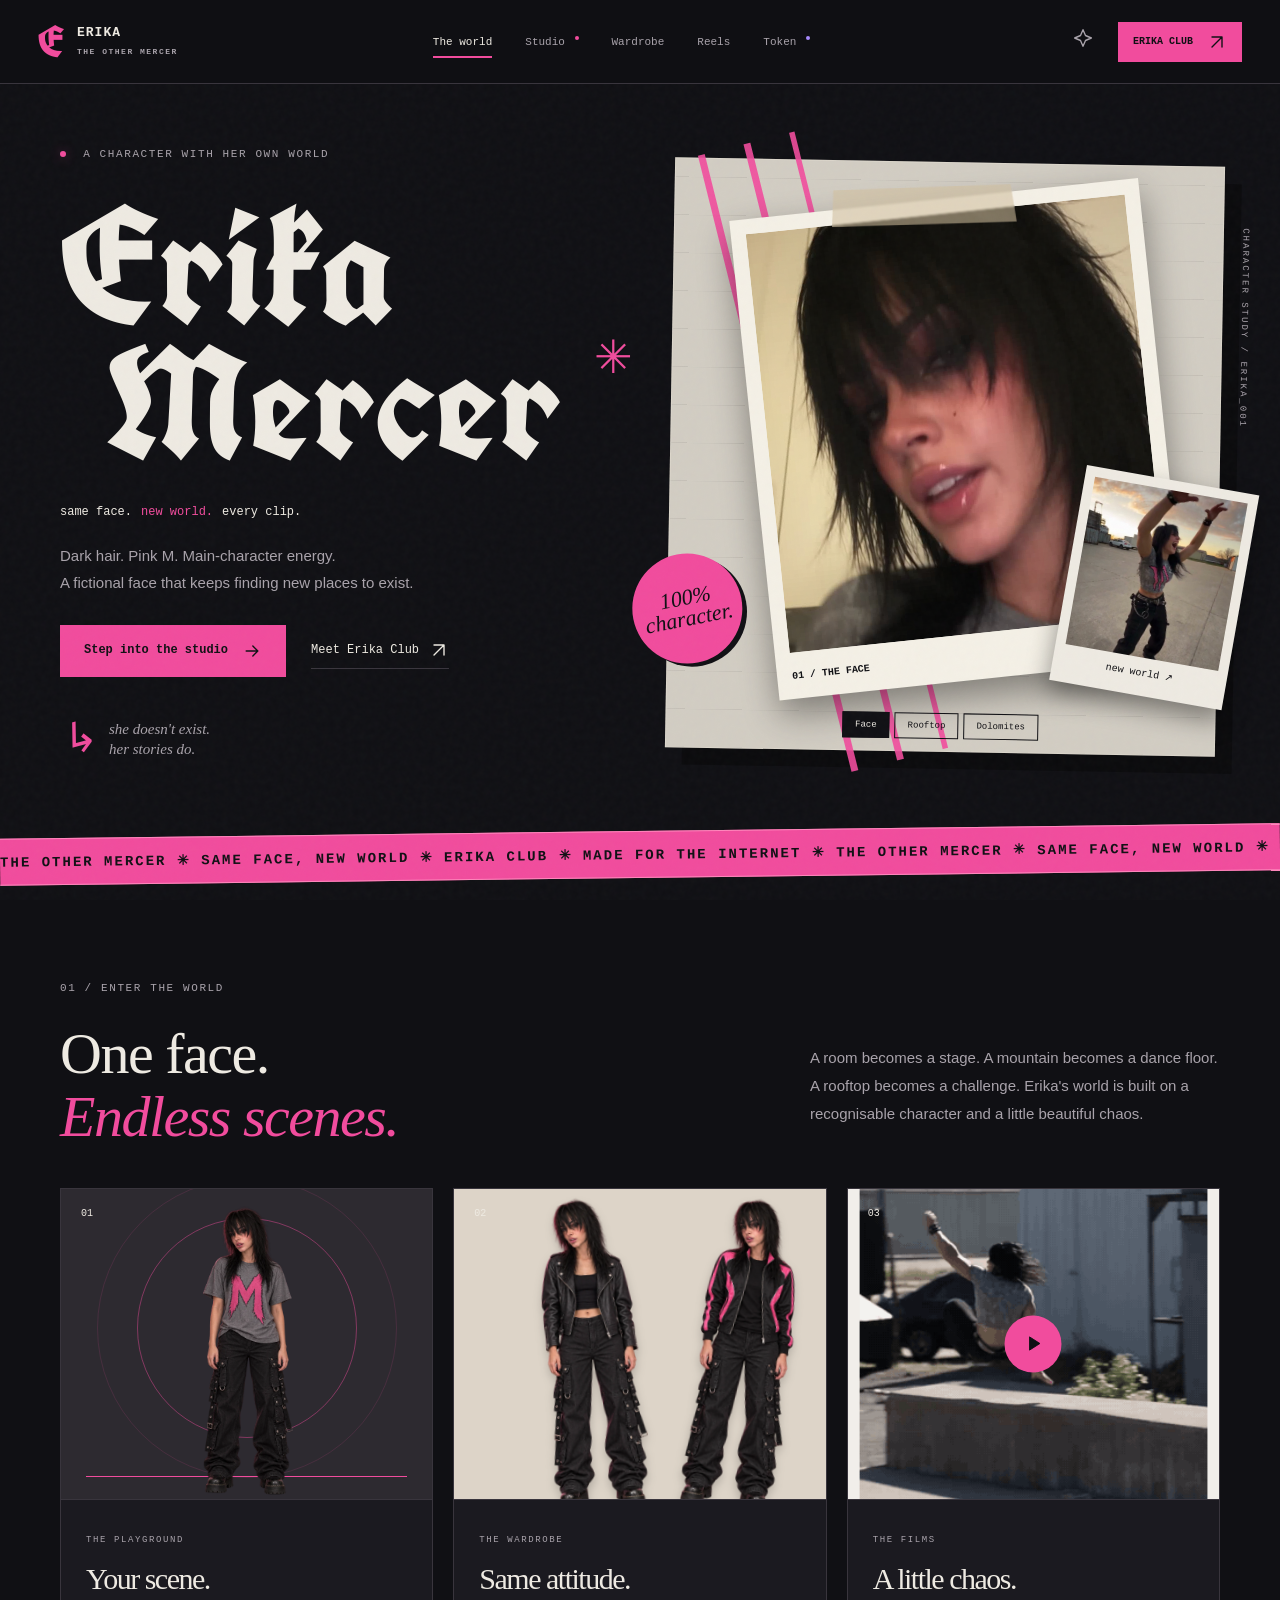
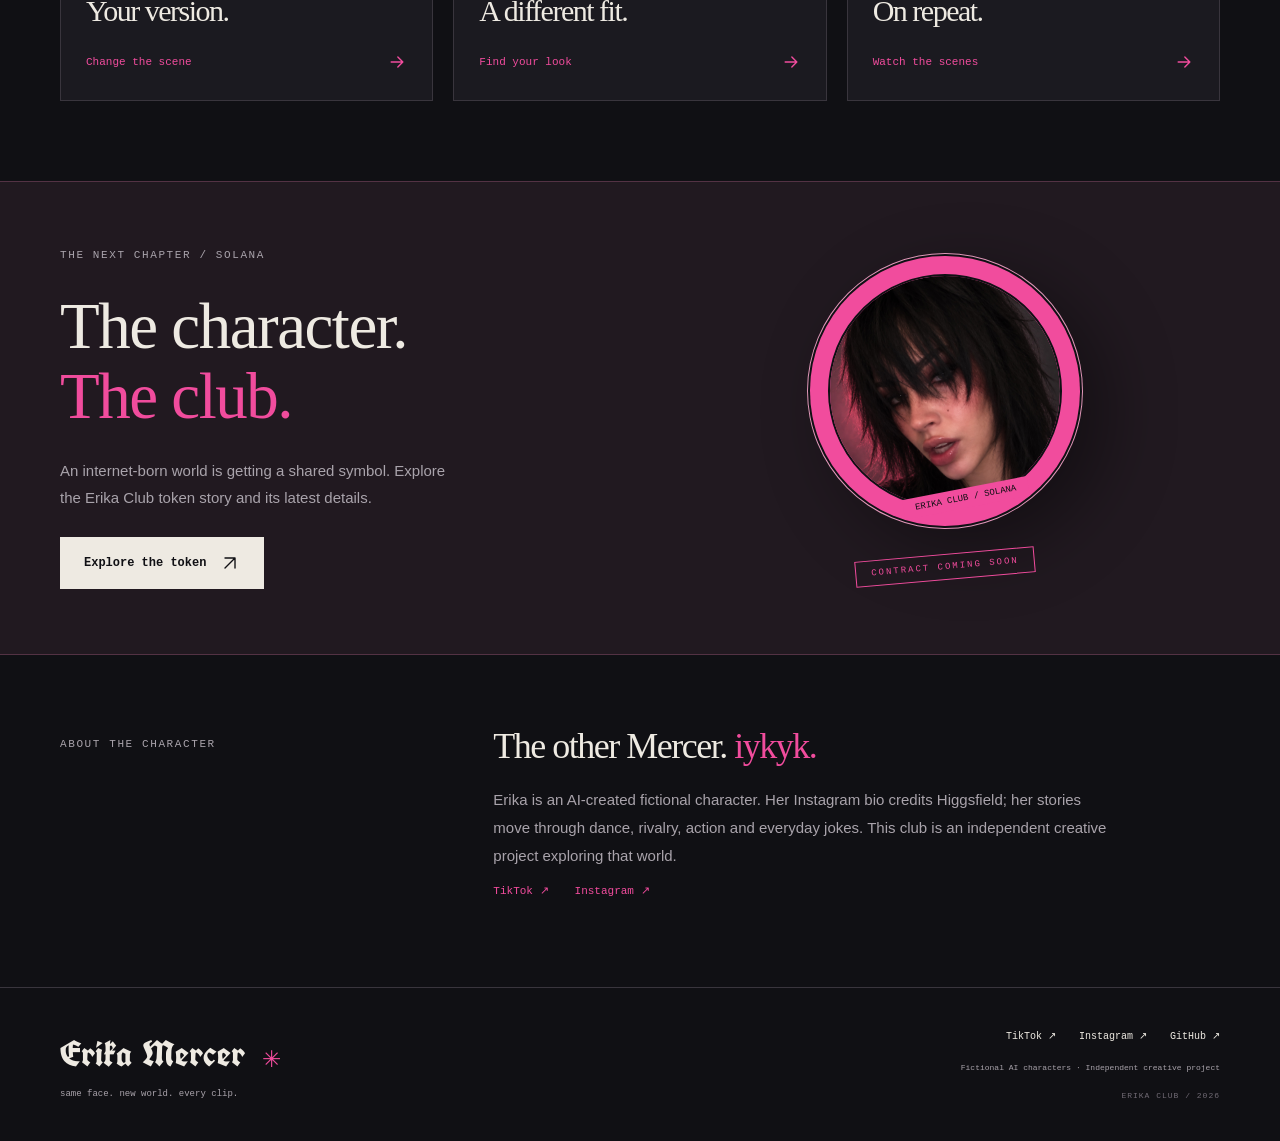
==== commit 10380716: "Prepare fast token updates and live refresh" ====
--- a/club.html
+++ b/club.html
@@ -8,7 +8,7 @@
 <title>Erika Mercer · The other Mercer</title>
 <link rel="icon" type="image/svg+xml" href="assets/favicon.svg"><link rel="stylesheet" href="assets/site.css">
 <link rel="preload" href="assets/type/unifraktur.ttf" as="font" type="font/ttf" crossorigin>
-<script src="assets/site.js" defer></script>
+<script src="assets/site.js" type="module"></script>
 </head>
 <body>
 <svg class="svg-defs" aria-hidden="true"><defs>
@@ -63,7 +63,7 @@
 <a class="world-card reel-card" href="#reels"><span class="card-number">03</span><div class="reel-preview"><img src="assets/previews/mercer-genetics.gif" alt="Animated excerpt from Mercer genetics" loading="lazy"><span class="play-round"><svg><use href="#i-play"/></svg></span></div><div class="world-card-copy"><span class="eyebrow">THE FILMS</span><h3>A little chaos.<br>On repeat.</h3><span class="card-link">Watch the scenes <svg><use href="#i-arrow"/></svg></span></div></a>
 </div>
 </section>
-<section class="token-teaser section-wrap"><div><span class="section-kicker">THE NEXT CHAPTER / SOLANA</span><h2>The character.<br><span class="pink-text">The club.</span></h2><p>An internet-born world is getting a shared symbol. Explore the Erika Club token story, with launch details to follow.</p><a class="button paper" href="#token">Explore the token <svg><use href="#i-diagonal"/></svg></a></div><div class="teaser-art"><div class="coin-small"><img src="assets/avatar.jpg" alt="Erika portrait"><span>ERIKA CLUB / SOLANA</span></div><span class="teaser-label">CONTRACT COMING SOON</span></div></section>
+<section class="token-teaser section-wrap"><div><span class="section-kicker">THE NEXT CHAPTER / SOLANA</span><h2>The character.<br><span class="pink-text">The club.</span></h2><p>An internet-born world is getting a shared symbol. Explore the Erika Club token story and its latest details.</p><a class="button paper" href="#token">Explore the token <svg><use href="#i-diagonal"/></svg></a></div><div class="teaser-art"><div class="coin-small"><img src="assets/avatar.jpg" alt="Erika portrait"><span>ERIKA CLUB / SOLANA</span></div><span class="teaser-label" id="home-token-status">CONTRACT COMING SOON</span></div></section>
 <section class="about-strip section-wrap"><span class="eyebrow">ABOUT THE CHARACTER</span><div><h3>The other Mercer. <span class="pink-text">iykyk.</span></h3><p>Erika is an AI-created fictional character. Her Instagram bio credits Higgsfield; her stories move through dance, rivalry, action and everyday jokes. This club is an independent creative project exploring that world.</p><div class="social-row"><a href="https://www.tiktok.com/@erika.mercer" target="_blank" rel="noopener">TikTok ↗</a><a href="https://www.instagram.com/erika.mercer2006/" target="_blank" rel="noopener">Instagram ↗</a></div></div></section>
 </section>
 
@@ -102,11 +102,11 @@
 <section id="view-token" class="view" role="tabpanel" aria-labelledby="tab-token" hidden>
 <div class="token-hero section-wrap"><div class="token-copy"><span class="section-kicker"><span class="live-dot"></span> THE NEXT CHAPTER / SOLANA</span><h1>A character.<br>A culture.<br><span class="pink-text">A club.</span></h1><p>Erika Club brings a fictional character's world into a community-led token concept. A shared symbol for the scenes, the style and the people who keep the story moving.</p><div class="token-status"><span class="status-pulse"></span><span id="token-status">LAUNCH DETAILS COMING SOON</span></div><div class="token-hero-actions"><a class="button pink token-buy disabled" id="token-buy" aria-disabled="true" tabindex="-1">Pump.fun · coming soon <svg><use href="#i-diagonal"/></svg></a><a class="text-link" href="#token-details">Explore the details <svg><use href="#i-arrow"/></svg></a></div></div><div class="token-visual"><div class="token-orbit one"></div><div class="token-orbit two"></div><div class="token-coin"><div class="coin-rim"><span>ERIKA CLUB ✳ SOLANA ✳ THE OTHER MERCER ✳</span></div><div class="coin-face"><img src="assets/avatar.jpg" alt="Erika Club character portrait"></div><span class="coin-title">ERIKA</span></div><span class="token-visual-label">THE OTHER MERCER / THE NEXT CHAPTER</span><div class="chain-label"><span class="solana-icon"><i></i><i></i><i></i></span>SOLANA</div></div></div>
 <div class="token-specs section-wrap" id="token-details"><div><span>NETWORK</span><strong>Solana</strong></div><div><span>LAUNCH PLATFORM</span><strong>Pump.fun</strong></div><div><span>TICKER</span><strong id="token-ticker">To be announced</strong></div><div><span>STATUS</span><strong id="token-live-label">Coming soon</strong></div></div>
-<div class="contract-card section-wrap"><div><span class="eyebrow">CONTRACT ADDRESS</span><h2 id="contract-heading">The next piece of the story.</h2><p id="contract-description">The contract has not been published yet. The verified address and token page will appear here when launch details are ready.</p></div><div class="contract-box"><code id="contract-address">CONTRACT ADDRESS COMING SOON</code><button id="copy-contract" aria-label="Copy contract address" disabled><svg><use href="#i-copy"/></svg></button></div></div>
-<section class="token-story section-wrap"><span class="section-kicker">WHAT THE CLUB IS ABOUT</span><div class="token-story-grid"><article><span>01 / THE FACE</span><h3>A recognisable<br>character.</h3><p>One face, a signature look and an unfolding fictional world. A creative identity at the centre of the project.</p></article><article><span>02 / THE CULTURE</span><h3>Scenes worth<br>passing around.</h3><p>Short films, remixable studio cards and an internet sense of humour. Create a version of the world and share it.</p></article><article><span>03 / THE COMMUNITY</span><h3>The next chapter,<br>together.</h3><p>A planned community token on Solana. Launch information will be published here; no presale or wallet deposit is open on this site.</p></article></div></section>
-<section class="join-section section-wrap"><div><span class="section-kicker">HOW TO FOLLOW THE LAUNCH</span><h2>Find the club.<br><em>Keep the address.</em></h2></div><ol class="join-steps"><li><span>01</span><div><h3>Explore Erika's world</h3><p>Try the studio, save a look and watch the films.</p></div><a href="#studio" aria-label="Open studio">↗</a></li><li><span>02</span><div><h3>Stay with the story</h3><p>Follow the character's TikTok and Instagram for the creative world.</p></div><a href="https://www.instagram.com/erika.mercer2006/" target="_blank" rel="noopener" aria-label="Open Instagram">↗</a></li><li><span>03</span><div><h3>Verify the contract</h3><p>Once published, check the complete address on this page before opening the matching Pump.fun token.</p></div><span class="step-soon">SOON</span></li></ol></section>
-<section class="faq-section section-wrap"><div><span class="section-kicker">A FEW THINGS TO KNOW</span><h2>Before the<br><em>next chapter.</em></h2></div><div class="faq-list"><details><summary>Is Erika a real person?<span>+</span></summary><p>Erika is a fictional AI-created character. This is an independent creative community project around her visual world.</p></details><details><summary>Is the token live?<span>+</span></summary><p id="faq-launch">No contract address or launch date has been published on this site yet. The token section will update when those details are provided.</p></details><details><summary>Where will the contract appear?<span>+</span></summary><p>In the contract panel above. The complete address and a matching Pump.fun link will be added together. There is no active purchase link until then.</p></details><details><summary>Can I make and save my own scene?<span>+</span></summary><p>Yes. Open Studio, choose a character, outfit and scene, then press Save your card. You can also share a link that restores your scene.</p></details><details><summary>Does the token promise returns?<span>+</span></summary><p>No. This is a community memecoin concept, with no promised returns or published investment terms. Memecoins are highly speculative.</p></details></div></section>
-<div class="token-bottom section-wrap"><span>STORY FIRST. CONTRACT DETAILS WHEN READY.</span><a href="#world">Back to Erika's world <svg><use href="#i-arrow"/></svg></a></div>
+<div class="contract-card section-wrap"><div><span class="eyebrow">CONTRACT ADDRESS</span><h2 id="contract-heading">The next piece of the story.</h2><p id="contract-description">The contract has not been published yet. The published address and token page will appear here when launch details are ready.</p></div><div class="contract-box"><code id="contract-address">CONTRACT ADDRESS COMING SOON</code><button id="copy-contract" aria-label="Copy contract address" disabled><svg><use href="#i-copy"/></svg></button></div></div>
+<section class="token-story section-wrap"><span class="section-kicker">WHAT THE CLUB IS ABOUT</span><div class="token-story-grid"><article><span>01 / THE FACE</span><h3>A recognisable<br>character.</h3><p>One face, a signature look and an unfolding fictional world. A creative identity at the centre of the project.</p></article><article><span>02 / THE CULTURE</span><h3>Scenes worth<br>passing around.</h3><p>Short films, remixable studio cards and an internet sense of humour. Create a version of the world and share it.</p></article><article><span>03 / THE COMMUNITY</span><h3>The next chapter,<br>together.</h3><p id="token-community-copy">A planned community token on Solana. Launch information will be published here; no presale or wallet deposit is open on this site.</p></article></div></section>
+<section class="join-section section-wrap"><div><span class="section-kicker">HOW TO FOLLOW THE LAUNCH</span><h2>Find the club.<br><em>Keep the address.</em></h2></div><ol class="join-steps"><li><span>01</span><div><h3>Explore Erika's world</h3><p>Try the studio, save a look and watch the films.</p></div><a href="#studio" aria-label="Open studio">↗</a></li><li><span>02</span><div><h3>Stay with the story</h3><p>Follow the character's TikTok and Instagram for the creative world.</p></div><a href="https://www.instagram.com/erika.mercer2006/" target="_blank" rel="noopener" aria-label="Open Instagram">↗</a></li><li><span>03</span><div><h3>Verify the contract</h3><p id="join-token-copy">Once published, check the complete address on this page before opening its trading page.</p></div><span class="step-soon" id="join-token-status">SOON</span></li></ol></section>
+<section class="faq-section section-wrap"><div><span class="section-kicker">A FEW THINGS TO KNOW</span><h2>Before the<br><em>next chapter.</em></h2></div><div class="faq-list"><details><summary>Is Erika a real person?<span>+</span></summary><p>Erika is a fictional AI-created character. This is an independent creative community project around her visual world.</p></details><details><summary>Is the token live?<span>+</span></summary><p id="faq-launch">No contract address or launch date has been published on this site yet. The token section will update when those details are provided.</p></details><details><summary>Where will the contract appear?<span>+</span></summary><p id="faq-contract">In the contract panel above. The complete address and trading link will be added together. There is no active purchase link until then.</p></details><details><summary>Can I make and save my own scene?<span>+</span></summary><p>Yes. Open Studio, choose a character, outfit and scene, then press Save your card. You can also share a link that restores your scene.</p></details><details><summary>Does the token promise returns?<span>+</span></summary><p>No. This is a community memecoin concept, with no promised returns or published investment terms. Memecoins are highly speculative.</p></details></div></section>
+<div class="token-bottom section-wrap"><span id="token-bottom-status">STORY FIRST. CONTRACT DETAILS WHEN READY.</span><a href="#world">Back to Erika's world <svg><use href="#i-arrow"/></svg></a></div>
 </section>
 </main>
 <footer class="site-footer section-wrap"><div><a href="#world" class="footer-name">Erika Mercer<span>✳</span></a><p>same face. new world. every clip.</p></div><div class="footer-right"><div><a href="https://www.tiktok.com/@erika.mercer" target="_blank" rel="noopener">TikTok ↗</a><a href="https://www.instagram.com/erika.mercer2006/" target="_blank" rel="noopener">Instagram ↗</a><a href="https://github.com/erika-mercer" target="_blank" rel="noopener">GitHub ↗</a></div><p>Fictional AI characters · Independent creative project</p><span>ERIKA CLUB / 2026</span></div></footer>
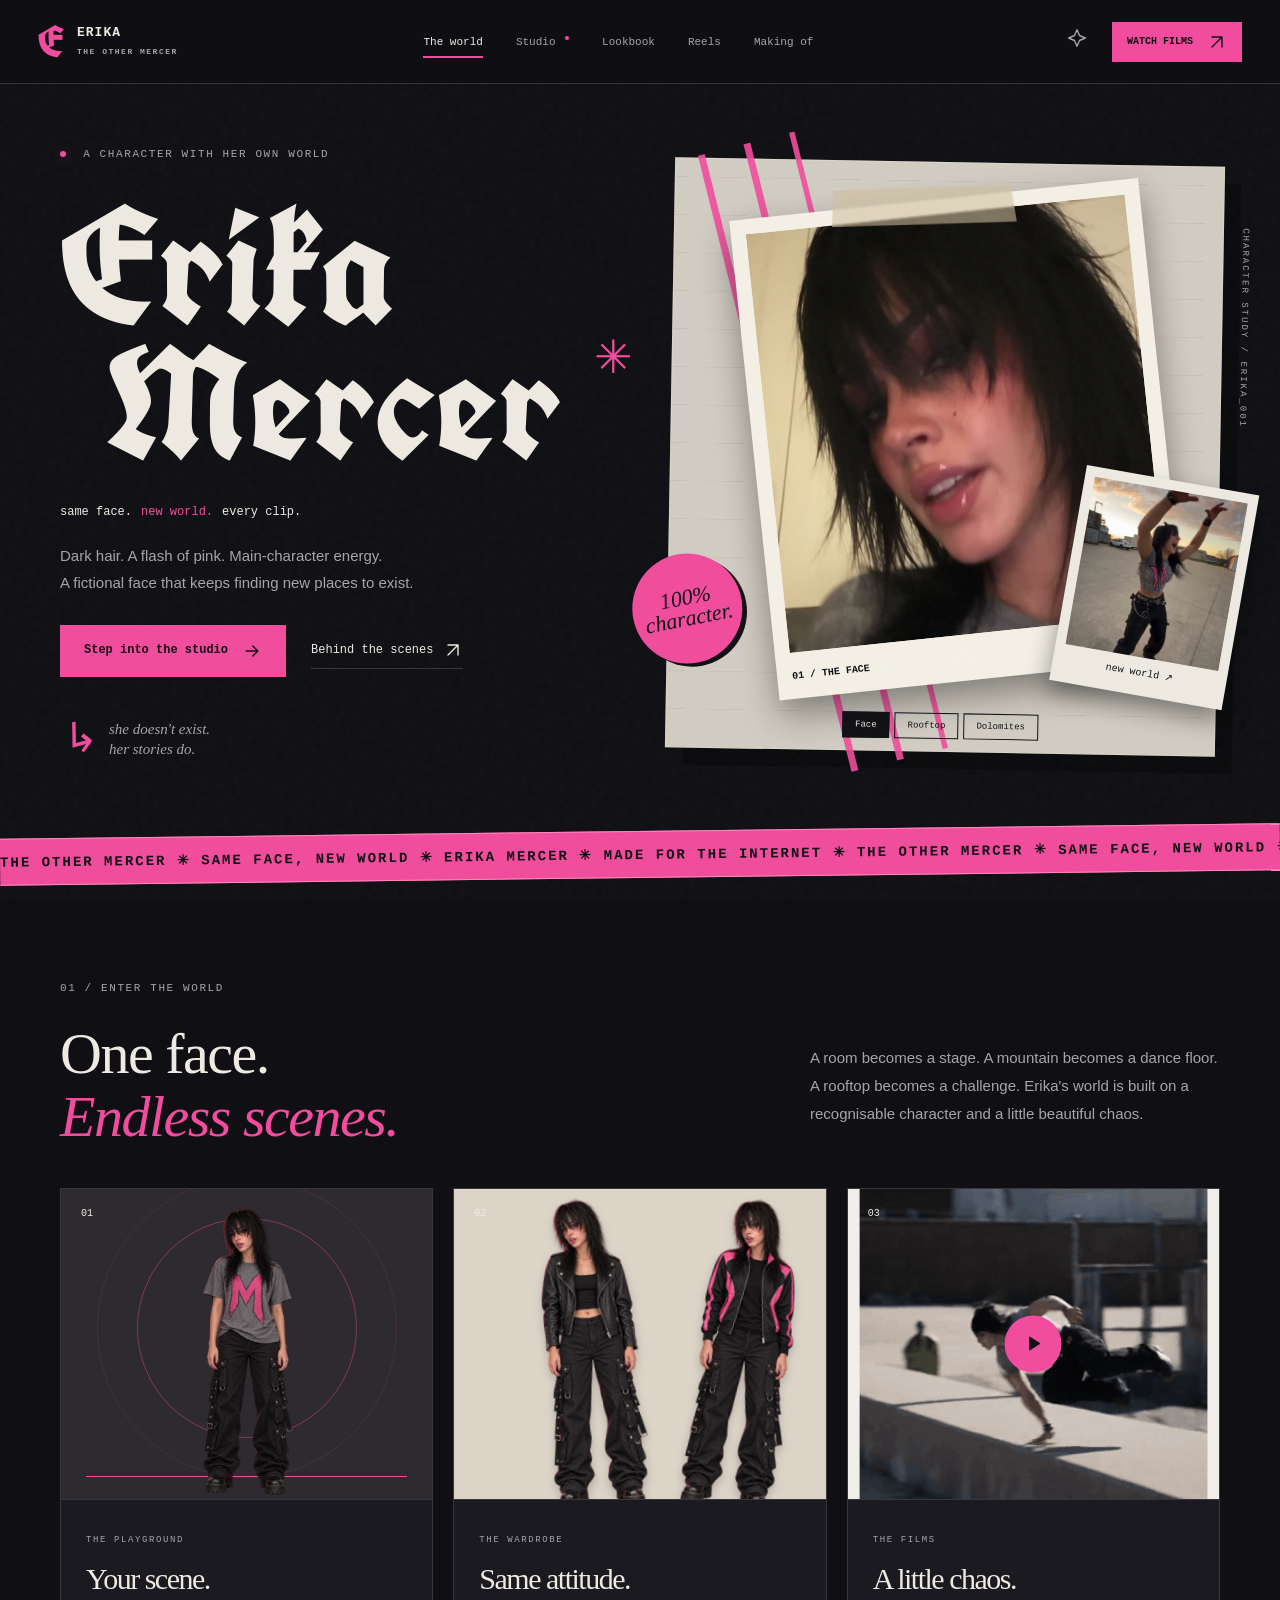
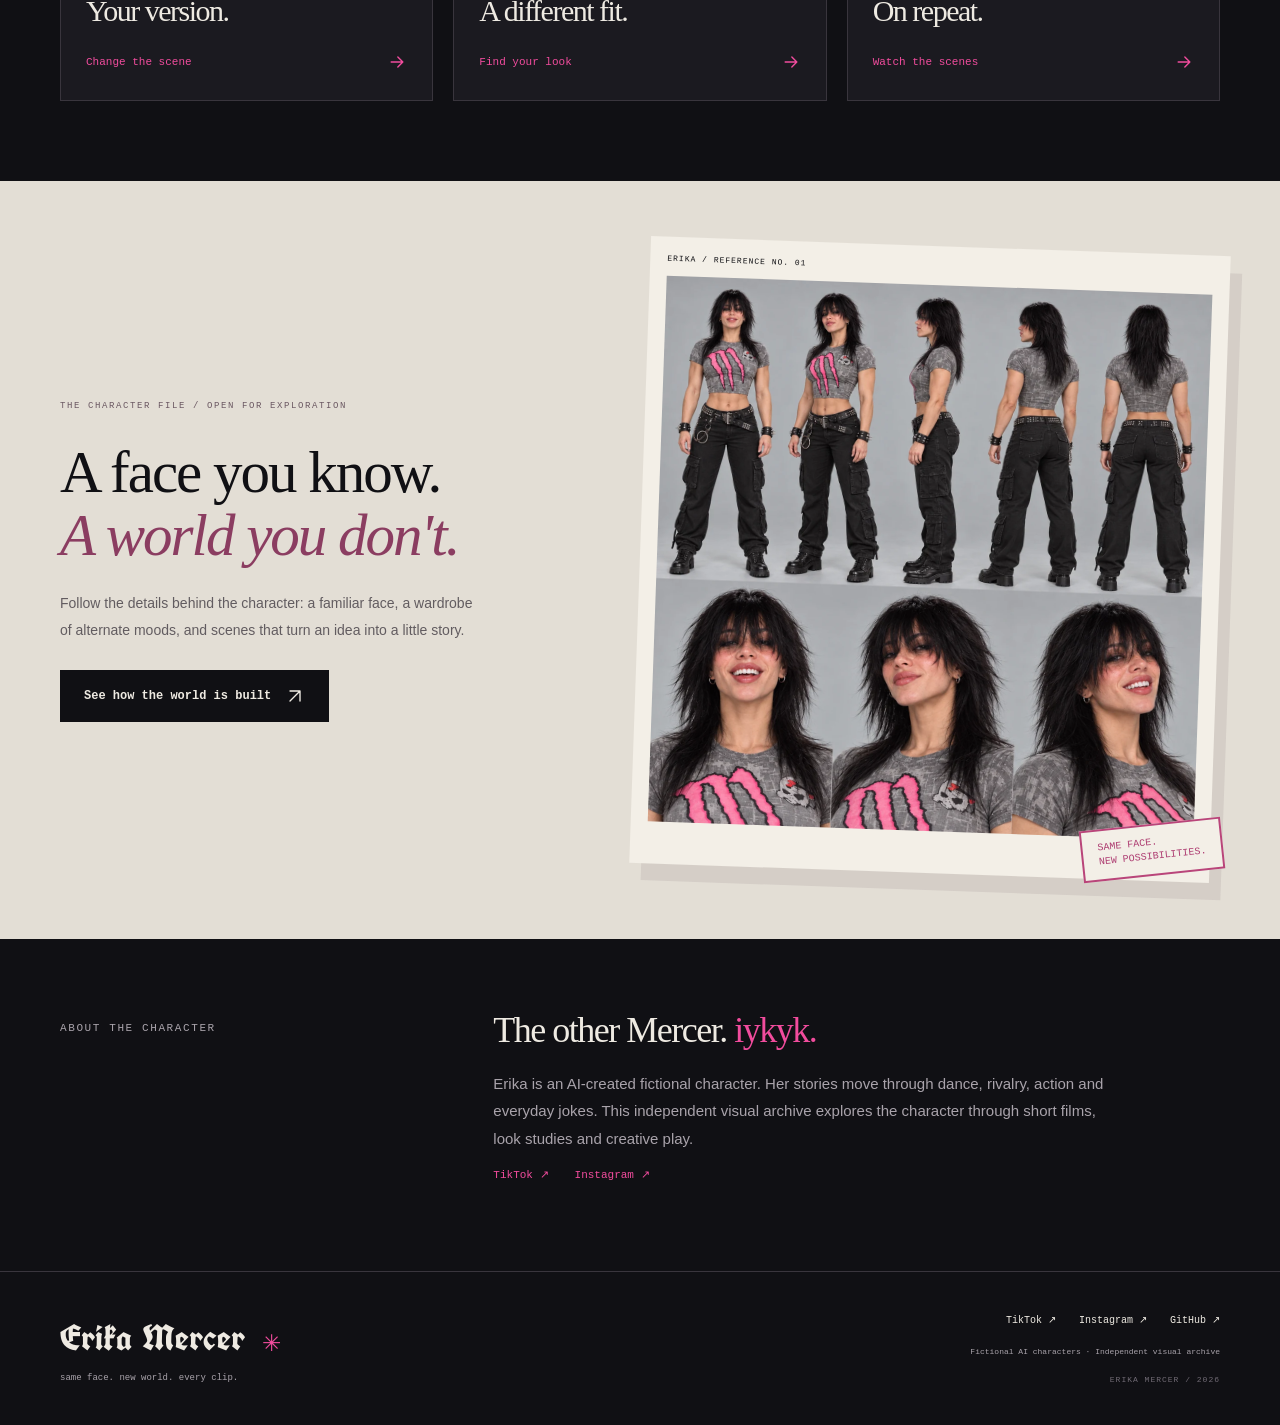
==== commit 6073f5da: "Refocus Erika site on character, lookbook and making of" ====
--- a/club.html
+++ b/club.html
@@ -3,10 +3,10 @@
 <head>
 <meta charset="utf-8"><meta name="viewport" content="width=device-width,initial-scale=1">
 <meta name="theme-color" content="#101014">
-<meta name="description" content="Step inside Erika Mercer's world. Remix scenes and outfits, watch the films, and follow the Erika Club token story on Solana.">
-<meta property="og:title" content="Erika Mercer · The other Mercer"><meta property="og:description" content="Same face. New world. Every clip. Explore the studio, the wardrobe and Erika Club."><meta property="og:image" content="https://erikamercer.club/assets/cover-v2.png">
+<meta name="description" content="Explore Erika Mercer's visual world: short films, an interactive scene studio, a character lookbook and a peek behind the scenes.">
+<meta property="og:title" content="Erika Mercer · The other Mercer"><meta property="og:description" content="Same face. New world. Every clip. Explore the films, the lookbook and the making of a fictional character."><meta property="og:image" content="https://erikamercer.club/assets/cover-v2.png">
 <title>Erika Mercer · The other Mercer</title>
-<link rel="icon" type="image/svg+xml" href="assets/favicon.svg"><link rel="stylesheet" href="assets/site.css">
+<link rel="icon" type="image/svg+xml" href="assets/favicon.svg"><link rel="stylesheet" href="assets/site.css"><link rel="stylesheet" href="assets/portfolio.css">
 <link rel="preload" href="assets/type/unifraktur.ttf" as="font" type="font/ttf" crossorigin>
 <script src="assets/site.js" type="module"></script>
 </head>
@@ -25,15 +25,15 @@
 </defs></svg>
 <a class="skip" href="#main">Skip to content</a>
 <header class="site-header">
-<a class="brand" href="#world" aria-label="Erika Club home"><span class="brand-mark">E</span><span>ERIKA<span class="brand-sub">THE OTHER MERCER</span></span></a>
-<nav class="main-nav" role="tablist" aria-label="Explore Erika Club">
+<a class="brand" href="#world" aria-label="Erika Mercer home"><span class="brand-mark">E</span><span>ERIKA<span class="brand-sub">THE OTHER MERCER</span></span></a>
+<nav class="main-nav" role="tablist" aria-label="Explore Erika Mercer">
 <button role="tab" aria-controls="view-world" aria-selected="true" id="tab-world" data-view="world">The world</button>
 <button role="tab" aria-controls="view-studio" aria-selected="false" id="tab-studio" data-view="studio">Studio <span class="new-dot" aria-hidden="true"></span></button>
-<button role="tab" aria-controls="view-wardrobe" aria-selected="false" id="tab-wardrobe" data-view="wardrobe">Wardrobe</button>
+<button role="tab" aria-controls="view-wardrobe" aria-selected="false" id="tab-wardrobe" data-view="wardrobe">Lookbook</button>
 <button role="tab" aria-controls="view-reels" aria-selected="false" id="tab-reels" data-view="reels">Reels</button>
-<button role="tab" aria-controls="view-token" aria-selected="false" id="tab-token" data-view="token">Token <span class="nav-token-dot" aria-hidden="true"></span></button>
+<button role="tab" aria-controls="view-making" aria-selected="false" id="tab-making" data-view="making">Making of</button>
 </nav>
-<div class="header-actions"><button class="motion-toggle" id="motion-toggle" aria-label="Pause decorative animations" aria-pressed="false"><svg><use href="#i-spark"/></svg></button><a class="button small pink" href="#token">ERIKA CLUB <svg><use href="#i-diagonal"/></svg></a></div>
+<div class="header-actions"><button class="motion-toggle" id="motion-toggle" aria-label="Pause decorative animations" aria-pressed="false"><svg><use href="#i-spark"/></svg></button><a class="button small pink" href="#reels">WATCH FILMS <svg><use href="#i-diagonal"/></svg></a></div>
 </header>
 <main id="main">
 <section id="view-world" class="view active" role="tabpanel" aria-labelledby="tab-world">
@@ -42,8 +42,8 @@
 <div class="eyebrow"><span class="live-dot"></span> A CHARACTER WITH HER OWN WORLD</div>
 <h1><span class="hero-name">Erika</span><span class="hero-surname">Mercer<span class="hero-star">✳</span></span></h1>
 <div class="hero-tagline"><span>same face.</span><span class="pink-text">new world.</span><span>every clip.</span></div>
-<p class="hero-description">Dark hair. Pink M. Main-character energy.<br>A fictional face that keeps finding new places to exist.</p>
-<div class="hero-cta"><a class="button pink" href="#studio">Step into the studio <svg><use href="#i-arrow"/></svg></a><a class="text-link" href="#token">Meet Erika Club <svg><use href="#i-diagonal"/></svg></a></div>
+<p class="hero-description">Dark hair. A flash of pink. Main-character energy.<br>A fictional face that keeps finding new places to exist.</p>
+<div class="hero-cta"><a class="button pink" href="#studio">Step into the studio <svg><use href="#i-arrow"/></svg></a><a class="text-link" href="#making">Behind the scenes <svg><use href="#i-diagonal"/></svg></a></div>
 <div class="hero-note"><span class="scribble-arrow">↳</span><span>she doesn't exist.<br>her stories do.</span></div>
 </div>
 <div class="hero-art" id="hero-art">
@@ -53,7 +53,7 @@
 <div class="hero-scene-switch" aria-label="Hero scenes"><button class="selected" data-hero-scene="portrait">Face</button><button data-hero-scene="rooftop">Rooftop</button><button data-hero-scene="dolomites">Dolomites</button></div>
 </div>
 </div>
-<div class="marquee" aria-hidden="true"><div>THE OTHER MERCER ✳ SAME FACE, NEW WORLD ✳ ERIKA CLUB ✳ MADE FOR THE INTERNET ✳ THE OTHER MERCER ✳ SAME FACE, NEW WORLD ✳ ERIKA CLUB ✳ MADE FOR THE INTERNET ✳</div></div>
+<div class="marquee" aria-hidden="true"><div>THE OTHER MERCER ✳ SAME FACE, NEW WORLD ✳ ERIKA MERCER ✳ MADE FOR THE INTERNET ✳ THE OTHER MERCER ✳ SAME FACE, NEW WORLD ✳ ERIKA MERCER ✳ MADE FOR THE INTERNET ✳</div></div>
 <section class="world-intro section-wrap">
 <div class="section-kicker">01 / ENTER THE WORLD</div>
 <div class="world-heading"><h2>One face.<br><em>Endless scenes.</em></h2><p>A room becomes a stage. A mountain becomes a dance floor. A rooftop becomes a challenge. Erika's world is built on a recognisable character and a little beautiful chaos.</p></div>
@@ -63,8 +63,11 @@
 <a class="world-card reel-card" href="#reels"><span class="card-number">03</span><div class="reel-preview"><img src="assets/previews/mercer-genetics.gif" alt="Animated excerpt from Mercer genetics" loading="lazy"><span class="play-round"><svg><use href="#i-play"/></svg></span></div><div class="world-card-copy"><span class="eyebrow">THE FILMS</span><h3>A little chaos.<br>On repeat.</h3><span class="card-link">Watch the scenes <svg><use href="#i-arrow"/></svg></span></div></a>
 </div>
 </section>
-<section class="token-teaser section-wrap"><div><span class="section-kicker">THE NEXT CHAPTER / SOLANA</span><h2>The character.<br><span class="pink-text">The club.</span></h2><p>An internet-born world is getting a shared symbol. Explore the Erika Club token story and its latest details.</p><a class="button paper" href="#token">Explore the token <svg><use href="#i-diagonal"/></svg></a></div><div class="teaser-art"><div class="coin-small"><img src="assets/avatar.jpg" alt="Erika portrait"><span>ERIKA CLUB / SOLANA</span></div><span class="teaser-label" id="home-token-status">CONTRACT COMING SOON</span></div></section>
-<section class="about-strip section-wrap"><span class="eyebrow">ABOUT THE CHARACTER</span><div><h3>The other Mercer. <span class="pink-text">iykyk.</span></h3><p>Erika is an AI-created fictional character. Her Instagram bio credits Higgsfield; her stories move through dance, rivalry, action and everyday jokes. This club is an independent creative project exploring that world.</p><div class="social-row"><a href="https://www.tiktok.com/@erika.mercer" target="_blank" rel="noopener">TikTok ↗</a><a href="https://www.instagram.com/erika.mercer2006/" target="_blank" rel="noopener">Instagram ↗</a></div></div></section>
+<section class="making-feature section-wrap">
+<div class="making-feature-copy"><span class="section-kicker">THE CHARACTER FILE / OPEN FOR EXPLORATION</span><h2>A face you know.<br><em>A world you don't.</em></h2><p>Follow the details behind the character: a familiar face, a wardrobe of alternate moods, and scenes that turn an idea into a little story.</p><a class="button ink" href="#making">See how the world is built <svg><use href="#i-diagonal"/></svg></a></div>
+<a class="making-feature-art" href="#wardrobe" aria-label="Explore Erika's character sheets"><span class="file-note">ERIKA / REFERENCE NO. 01</span><img src="assets/lookbook/signature-sheet.webp" alt="Erika reference sheet with five angles and three facial expressions" loading="lazy"><span class="file-stamp">SAME FACE.<br>NEW POSSIBILITIES.</span></a>
+</section>
+<section class="about-strip section-wrap"><span class="eyebrow">ABOUT THE CHARACTER</span><div><h3>The other Mercer. <span class="pink-text">iykyk.</span></h3><p>Erika is an AI-created fictional character. Her stories move through dance, rivalry, action and everyday jokes. This independent visual archive explores the character through short films, look studies and creative play.</p><div class="social-row"><a href="https://www.tiktok.com/@erika.mercer" target="_blank" rel="noopener">TikTok ↗</a><a href="https://www.instagram.com/erika.mercer2006/" target="_blank" rel="noopener">Instagram ↗</a></div></div></section>
 </section>
 
 <section id="view-studio" class="view" role="tabpanel" aria-labelledby="tab-studio" hidden>
@@ -84,13 +87,14 @@
 </section>
 
 <section id="view-wardrobe" class="view" role="tabpanel" aria-labelledby="tab-wardrobe" hidden>
-<div class="page-intro section-wrap"><span class="section-kicker">03 / THE WARDROBE</span><div><h1>A different kind<br>of <em>dress code.</em></h1><p>Three looks. One unmistakable character.<br>Save a favourite or take it straight into the studio.</p></div></div>
+<div class="page-intro section-wrap"><span class="section-kicker">03 / THE WARDROBE</span><div><h1>A different kind<br>of <em>dress code.</em></h1><p>Three playable looks. Eight character studies.<br>Find a mood, explore the details, or step into the studio.</p></div></div>
 <div class="wardrobe-toolbar section-wrap"><div class="filter-group" aria-label="Wardrobe filter"><button class="selected" data-wardrobe-filter="all" aria-pressed="true">All looks <span>03</span></button><button data-wardrobe-filter="saved" aria-pressed="false">Your saved <span id="saved-count">0</span></button></div><span class="eyebrow">ERIKA / VOL. 01</span></div>
 <div class="wardrobe-grid section-wrap">
 <article class="look-card" data-outfit="signature"><div class="look-image signature-bg"><span class="look-index">LOOK_001</span><button class="save-look" data-favorite="signature" aria-label="Save Signature to favourites" aria-pressed="false"><svg><use href="#i-heart"/></svg></button><span class="look-backword">SIGNATURE</span><img src="assets/studio/erika-signature.webp" alt="Signature: grey top with pink M and black cargo trousers" loading="lazy"><span class="look-image-label">THE ONE YOU KNOW</span></div><div class="look-copy"><div><h2>Signature</h2><span class="look-mood">STREET / EVERYDAY CHAOS</span></div><p>The grey top. The pink M. Black cargos and a familiar kind of confidence.</p><button class="button outline" data-try-look="signature">Try in studio <svg><use href="#i-arrow"/></svg></button></div></article>
 <article class="look-card" data-outfit="afterhours"><div class="look-image black-bg"><span class="look-index">LOOK_002</span><button class="save-look" data-favorite="afterhours" aria-label="Save After hours to favourites" aria-pressed="false"><svg><use href="#i-heart"/></svg></button><span class="look-backword">AFTERHOURS</span><img src="assets/studio/erika-afterhours.webp" alt="After hours: black leather jacket, black top and trousers" loading="lazy"><span class="look-image-label">WHEN THE LIGHTS GO LOW</span></div><div class="look-copy"><div><h2>After hours</h2><span class="look-mood">BLACK LEATHER / NIGHT MODE</span></div><p>All black, sharp edges and a leather layer. The same character after dark.</p><button class="button outline" data-try-look="afterhours">Try in studio <svg><use href="#i-arrow"/></svg></button></div></article>
 <article class="look-card" data-outfit="pinkline"><div class="look-image pink-bg"><span class="look-index">LOOK_003</span><button class="save-look" data-favorite="pinkline" aria-label="Save Pinkline to favourites" aria-pressed="false"><svg><use href="#i-heart"/></svg></button><span class="look-backword">PINKLINE</span><img src="assets/studio/erika-pinkline.webp" alt="Pinkline: pink and black sporty jacket with black cargos" loading="lazy"><span class="look-image-label">TURN THE COLOUR UP</span></div><div class="look-copy"><div><h2>Pinkline</h2><span class="look-mood">SPORT / PINK ENERGY</span></div><p>A flash of pink, a sporting silhouette and a look made for a change of scene.</p><button class="button outline" data-try-look="pinkline">Try in studio <svg><use href="#i-arrow"/></svg></button></div></article>
 </div><div class="empty-state section-wrap" id="empty-wardrobe" hidden><svg><use href="#i-heart"/></svg><h2>Your collection starts here.</h2><p>Tap the heart on a look to keep it in your wardrobe.</p><button class="button pink" data-show-all-looks>Explore the looks</button></div>
+<section class="lookbook-archive section-wrap" id="character-studies"><div class="archive-heading"><div><span class="section-kicker">THE REFERENCE ARCHIVE / VOL. 02</span><h2>Different moods.<br><em>The same muse.</em></h2></div><p>Eight explorations of the character, from streetwear to velvet and alpine layers. Open a sheet to see every angle and expression.</p></div><div class="filter-group archive-filters" aria-label="Character study categories"><button class="selected" data-sheet-filter="all" aria-pressed="true">All studies <span>08</span></button><button data-sheet-filter="street" aria-pressed="false">Street</button><button data-sheet-filter="cinematic" aria-pressed="false">Cinematic</button></div><div class="sheet-grid" id="sheet-grid"></div></section>
 </section>
 
 <section id="view-reels" class="view" role="tabpanel" aria-labelledby="tab-reels" hidden>
@@ -99,19 +103,18 @@
 <div class="reels-grid section-wrap" id="reels-grid"></div>
 </section>
 
-<section id="view-token" class="view" role="tabpanel" aria-labelledby="tab-token" hidden>
-<div class="token-hero section-wrap"><div class="token-copy"><span class="section-kicker"><span class="live-dot"></span> THE NEXT CHAPTER / SOLANA</span><h1>A character.<br>A culture.<br><span class="pink-text">A club.</span></h1><p>Erika Club brings a fictional character's world into a community-led token concept. A shared symbol for the scenes, the style and the people who keep the story moving.</p><div class="token-status"><span class="status-pulse"></span><span id="token-status">LAUNCH DETAILS COMING SOON</span></div><div class="token-hero-actions"><a class="button pink token-buy disabled" id="token-buy" aria-disabled="true" tabindex="-1">Pump.fun · coming soon <svg><use href="#i-diagonal"/></svg></a><a class="text-link" href="#token-details">Explore the details <svg><use href="#i-arrow"/></svg></a></div></div><div class="token-visual"><div class="token-orbit one"></div><div class="token-orbit two"></div><div class="token-coin"><div class="coin-rim"><span>ERIKA CLUB ✳ SOLANA ✳ THE OTHER MERCER ✳</span></div><div class="coin-face"><img src="assets/avatar.jpg" alt="Erika Club character portrait"></div><span class="coin-title">ERIKA</span></div><span class="token-visual-label">THE OTHER MERCER / THE NEXT CHAPTER</span><div class="chain-label"><span class="solana-icon"><i></i><i></i><i></i></span>SOLANA</div></div></div>
-<div class="token-specs section-wrap" id="token-details"><div><span>NETWORK</span><strong>Solana</strong></div><div><span>LAUNCH PLATFORM</span><strong>Pump.fun</strong></div><div><span>TICKER</span><strong id="token-ticker">To be announced</strong></div><div><span>STATUS</span><strong id="token-live-label">Coming soon</strong></div></div>
-<div class="contract-card section-wrap"><div><span class="eyebrow">CONTRACT ADDRESS</span><h2 id="contract-heading">The next piece of the story.</h2><p id="contract-description">The contract has not been published yet. The published address and token page will appear here when launch details are ready.</p></div><div class="contract-box"><code id="contract-address">CONTRACT ADDRESS COMING SOON</code><button id="copy-contract" aria-label="Copy contract address" disabled><svg><use href="#i-copy"/></svg></button></div></div>
-<section class="token-story section-wrap"><span class="section-kicker">WHAT THE CLUB IS ABOUT</span><div class="token-story-grid"><article><span>01 / THE FACE</span><h3>A recognisable<br>character.</h3><p>One face, a signature look and an unfolding fictional world. A creative identity at the centre of the project.</p></article><article><span>02 / THE CULTURE</span><h3>Scenes worth<br>passing around.</h3><p>Short films, remixable studio cards and an internet sense of humour. Create a version of the world and share it.</p></article><article><span>03 / THE COMMUNITY</span><h3>The next chapter,<br>together.</h3><p id="token-community-copy">A planned community token on Solana. Launch information will be published here; no presale or wallet deposit is open on this site.</p></article></div></section>
-<section class="join-section section-wrap"><div><span class="section-kicker">HOW TO FOLLOW THE LAUNCH</span><h2>Find the club.<br><em>Keep the address.</em></h2></div><ol class="join-steps"><li><span>01</span><div><h3>Explore Erika's world</h3><p>Try the studio, save a look and watch the films.</p></div><a href="#studio" aria-label="Open studio">↗</a></li><li><span>02</span><div><h3>Stay with the story</h3><p>Follow the character's TikTok and Instagram for the creative world.</p></div><a href="https://www.instagram.com/erika.mercer2006/" target="_blank" rel="noopener" aria-label="Open Instagram">↗</a></li><li><span>03</span><div><h3>Verify the contract</h3><p id="join-token-copy">Once published, check the complete address on this page before opening its trading page.</p></div><span class="step-soon" id="join-token-status">SOON</span></li></ol></section>
-<section class="faq-section section-wrap"><div><span class="section-kicker">A FEW THINGS TO KNOW</span><h2>Before the<br><em>next chapter.</em></h2></div><div class="faq-list"><details><summary>Is Erika a real person?<span>+</span></summary><p>Erika is a fictional AI-created character. This is an independent creative community project around her visual world.</p></details><details><summary>Is the token live?<span>+</span></summary><p id="faq-launch">No contract address or launch date has been published on this site yet. The token section will update when those details are provided.</p></details><details><summary>Where will the contract appear?<span>+</span></summary><p id="faq-contract">In the contract panel above. The complete address and trading link will be added together. There is no active purchase link until then.</p></details><details><summary>Can I make and save my own scene?<span>+</span></summary><p>Yes. Open Studio, choose a character, outfit and scene, then press Save your card. You can also share a link that restores your scene.</p></details><details><summary>Does the token promise returns?<span>+</span></summary><p>No. This is a community memecoin concept, with no promised returns or published investment terms. Memecoins are highly speculative.</p></details></div></section>
-<div class="token-bottom section-wrap"><span id="token-bottom-status">STORY FIRST. CONTRACT DETAILS WHEN READY.</span><a href="#world">Back to Erika's world <svg><use href="#i-arrow"/></svg></a></div>
+<section id="view-making" class="view" role="tabpanel" aria-labelledby="tab-making" hidden>
+<div class="making-intro section-wrap"><div><span class="section-kicker">05 / BEHIND THE SCENES</span><h1>She doesn't exist.<br><em>The details do.</em></h1><p>A fictional influencer with a recognisable face and a world of possible scenes. This is a look inside the visual language: reference, wardrobe, setting and motion.</p><a class="text-link" href="#process">Explore the creative process <svg><use href="#i-arrow"/></svg></a></div><div class="making-portrait"><img src="assets/portrait.jpg" alt="Erika character portrait" loading="lazy"><span class="portrait-label">ERIKA MERCER<br>CHARACTER STUDY / 001</span><span class="portrait-star" aria-hidden="true">✳</span></div></div>
+<section class="process-section section-wrap" id="process"><div class="archive-heading"><div><span class="section-kicker">FROM A REFERENCE TO A SCENE</span><h2>Four pieces.<br><em>One character.</em></h2></div><p>Explore the building blocks used in these visual studies. Choose a chapter to see the face, the look, the world or the motion.</p></div><div class="process-layout"><div class="process-controls"><div class="process-steps" aria-label="Creative process chapters"><button class="selected" data-process="identity" aria-pressed="true" aria-controls="process-panel"><span>01</span> The identity <svg><use href="#i-arrow"/></svg></button><button data-process="look" aria-pressed="false" aria-controls="process-panel"><span>02</span> The look <svg><use href="#i-arrow"/></svg></button><button data-process="world" aria-pressed="false" aria-controls="process-panel"><span>03</span> The world <svg><use href="#i-arrow"/></svg></button><button data-process="motion" aria-pressed="false" aria-controls="process-panel"><span>04</span> The motion <svg><use href="#i-arrow"/></svg></button></div><div class="process-copy" id="process-panel" aria-live="polite"><span class="eyebrow" id="process-kicker">01 / A CONSISTENT REFERENCE</span><h3 id="process-title">Start with the face.</h3><p id="process-description">Hair, expression, proportions and attitude. A character reference gives each new image a familiar point of departure.</p><a class="text-link" id="process-link" href="#wardrobe">Open the character archive <svg><use href="#i-diagonal"/></svg></a></div></div><figure class="process-stage" data-chapter="identity"><span class="process-stage-number" id="process-number">01</span><img id="process-image" src="assets/portrait.jpg" alt="Erika portrait reference" loading="lazy"><video id="process-video" src="media/studies/reference-in-motion.mp4" poster="assets/studies/reference-in-motion.jpg" muted loop playsinline preload="none" hidden></video><figcaption><span id="process-caption">THE IDENTITY / ERIKA MERCER</span><span>VISUAL STUDY</span></figcaption></figure></div></section>
+<section class="studies-section section-wrap" id="motion-studies"><div class="archive-heading"><div><span class="section-kicker">SELECTED MOTION STUDIES / 01—04</span><h2>From the archive.<br><em>Into motion.</em></h2></div><p>Four earlier visual compositions, reframed around the moving character and the reference sheets. Open a film for the full composition.</p></div><div class="studies-grid" id="studies-grid"></div></section>
+<section class="faq-section section-wrap"><div><span class="section-kicker">A LITTLE CONTEXT</span><h2>The face.<br><em>The fiction.</em></h2></div><div class="faq-list"><details><summary>Who is Erika Mercer?<span>+</span></summary><p>Erika is a fictional AI-created character whose visual world mixes short films, fashion studies, dance and improbable scenes.</p></details><details><summary>How are these studies put together?<span>+</span></summary><p>The archive brings together character references, alternate outfits, scene composition and video. The four chapters above show those pieces separately.</p></details><details><summary>Can I make my own scene?<span>+</span></summary><p>Open Studio, choose a setting, character and outfit, then save a scene card or share a link to your version.</p></details><details><summary>Can I see all the character angles?<span>+</span></summary><p>Yes. Open a reference sheet in Lookbook to explore the full turnaround and facial expressions. You can move between the eight sheets or save one.</p></details><details><summary>Where can I follow the character?<span>+</span></summary><p>Find Erika's short films on <a href="https://www.tiktok.com/@erika.mercer" target="_blank" rel="noopener">TikTok</a> and <a href="https://www.instagram.com/erika.mercer2006/" target="_blank" rel="noopener">Instagram</a>. This website is an independent character study.</p></details></div></section>
+<div class="studio-bottom section-wrap"><span>ONE FACE. A WORLD OF STORIES.</span><a href="#studio">Make your own scene <svg><use href="#i-arrow"/></svg></a></div>
 </section>
 </main>
-<footer class="site-footer section-wrap"><div><a href="#world" class="footer-name">Erika Mercer<span>✳</span></a><p>same face. new world. every clip.</p></div><div class="footer-right"><div><a href="https://www.tiktok.com/@erika.mercer" target="_blank" rel="noopener">TikTok ↗</a><a href="https://www.instagram.com/erika.mercer2006/" target="_blank" rel="noopener">Instagram ↗</a><a href="https://github.com/erika-mercer" target="_blank" rel="noopener">GitHub ↗</a></div><p>Fictional AI characters · Independent creative project</p><span>ERIKA CLUB / 2026</span></div></footer>
+<footer class="site-footer section-wrap"><div><a href="#world" class="footer-name">Erika Mercer<span>✳</span></a><p>same face. new world. every clip.</p></div><div class="footer-right"><div><a href="https://www.tiktok.com/@erika.mercer" target="_blank" rel="noopener">TikTok ↗</a><a href="https://www.instagram.com/erika.mercer2006/" target="_blank" rel="noopener">Instagram ↗</a><a href="https://github.com/erika-mercer" target="_blank" rel="noopener">GitHub ↗</a></div><p>Fictional AI characters · Independent visual archive</p><span>ERIKA MERCER / 2026</span></div></footer>
 <div class="toast" id="toast" role="status" aria-live="polite"></div>
 <dialog id="cinema-dialog" class="cinema-dialog"><div class="cinema-top"><span class="eyebrow" id="cinema-label">ERIKA / FILM ROOM</span><button id="close-cinema" aria-label="Close video"><svg><use href="#i-close"/></svg></button></div><video id="cinema-video" controls playsinline preload="none"></video><div class="cinema-bottom"><h2 id="cinema-title"></h2><button class="text-link" id="share-reel">Share this scene <svg><use href="#i-copy"/></svg></button></div></dialog>
+<dialog id="sheet-dialog" class="sheet-dialog" aria-labelledby="sheet-dialog-title"><div class="sheet-dialog-top"><div><span class="eyebrow" id="sheet-dialog-index">CHARACTER STUDY / 01</span><h2 id="sheet-dialog-title">Pink signature</h2></div><button id="close-sheet" aria-label="Close character sheet"><svg><use href="#i-close"/></svg></button></div><div class="sheet-dialog-image"><img id="sheet-dialog-image" alt="Complete Erika character reference sheet"></div><div class="sheet-dialog-bottom"><button id="previous-sheet" aria-label="Previous character study">←</button><p id="sheet-dialog-caption"></p><button id="next-sheet" aria-label="Next character study">→</button><a id="download-sheet" class="text-link" download>Save reference sheet <svg><use href="#i-download"/></svg></a></div></dialog>
 <noscript><p class="noscript-note">Enable JavaScript to explore the interactive studio, wardrobe and film room.</p></noscript>
 </body>
 </html>
--- a/assets/site.css
+++ b/assets/site.css
@@ -1,19 +1,526 @@
 @font-face{font-family:Mercer;src:url('type/unifraktur.ttf') format('truetype');font-display:swap}
 :root{--ink:#101014;--paper:#eeeae2;--pink:#f14c9d;--muted:#a9a3ab;--line:#39353d;--serif:Georgia,'Times New Roman',serif;--mono:'Courier New',monospace;--ease:cubic-bezier(.2,.7,.2,1)}
-*{box-sizing:border-box}html{scroll-behavior:smooth;scroll-padding-top:100px}body{margin:0;background:var(--ink);color:var(--paper);font-family:Arial,Helvetica,sans-serif;font-size:15px;line-height:1.6}body:before{content:'';position:fixed;inset:0;background-image:url("data:image/svg+xml,%3Csvg viewBox='0 0 160 160' xmlns='http://www.w3.org/2000/svg'%3E%3Cfilter id='n'%3E%3CfeTurbulence type='fractalNoise' baseFrequency='.9' numOctaves='3' stitchTiles='stitch'/%3E%3C/filter%3E%3Crect width='100%25' height='100%25' opacity='.17' filter='url(%23n)'/%3E%3C/svg%3E");opacity:.17;z-index:20;pointer-events:none}button,a,input{ -webkit-tap-highlight-color:transparent}button{font:inherit;cursor:pointer}a{color:inherit;text-decoration:none}button{color:inherit}button:disabled{cursor:not-allowed;opacity:.5}button:focus-visible,a:focus-visible,summary:focus-visible{outline:2px solid var(--pink);outline-offset:5px}a,button{touch-action:manipulation}img,video{max-width:100%;display:block}svg{width:20px;height:20px;fill:none;stroke:currentColor;stroke-width:1.65;stroke-linecap:round;stroke-linejoin:round;flex-shrink:0}.svg-defs{position:absolute;width:0;height:0;overflow:hidden}h1,h2,h3,p{margin-top:0}h1,h2,h3{line-height:1.08;font-family:var(--serif);font-weight:normal;letter-spacing:-1.5px}em{font-weight:normal;color:var(--pink)}.section-wrap{max-width:1340px;margin-left:auto;margin-right:auto;padding-left:60px;padding-right:60px}.pink-text{color:var(--pink)}.eyebrow,.section-kicker{font:11px/1.5 var(--mono);letter-spacing:1.6px;text-transform:uppercase}.section-kicker{color:var(--muted);display:block;margin-bottom:27px}.live-dot{display:inline-block;width:6px;height:6px;background:var(--pink);border-radius:50%;margin-right:9px;box-shadow:0 0 12px #f14c9d66}.button{display:inline-flex;align-items:center;justify-content:center;gap:14px;padding:15px 23px;border:1px solid transparent;font:12px/1.4 var(--mono);font-weight:bold;transition:background .25s,transform .25s,box-shadow .25s;white-space:nowrap;min-height:49px}.button:hover{transform:translateY(-3px)}.button.pink{background:var(--pink);color:var(--ink)}.button.pink:hover{background:#ff75b4;box-shadow:5px 5px 0 #f14c9d30}.button.paper{background:var(--paper);color:var(--ink)}.button.paper:hover{background:white}.button.outline{border-color:var(--line);background:transparent}.button.outline:hover{border-color:var(--pink)}.button.small{font-size:10px;min-height:39px;padding:9px 14px}.text-link{display:inline-flex;align-items:center;gap:10px;font:12px var(--mono);border-bottom:1px solid var(--line);padding:8px 0;transition:color .2s}.text-link:hover{color:var(--pink)}.skip{position:fixed;top:-100px;left:15px;padding:12px;background:var(--pink);color:var(--ink);z-index:100}.skip:focus{top:15px}
-.site-header{position:sticky;top:0;z-index:30;display:flex;align-items:center;justify-content:space-between;gap:20px;min-height:84px;padding:14px 38px;border-bottom:1px solid var(--line);background:#101014ed;backdrop-filter:blur(16px)}.brand{display:flex;align-items:center;gap:12px;font:13px/1.1 var(--mono);font-weight:bold;letter-spacing:1px}.brand-mark{font:44px/.9 Mercer;color:var(--pink)}.brand-sub{display:block;color:var(--muted);font-size:8px;letter-spacing:1.5px;margin-top:7px}.main-nav{display:flex;align-items:center;gap:3px}.main-nav button{font:11px var(--mono);border:0;background:transparent;padding:13px 15px;color:var(--muted);position:relative;transition:color .2s}.main-nav button:after{content:'';position:absolute;left:15px;right:15px;height:2px;background:var(--pink);bottom:3px;transform:scaleX(0);transition:transform .3s}.main-nav button[aria-selected=true]{color:var(--paper)}.main-nav button[aria-selected=true]:after{transform:scaleX(1)}.main-nav button:hover{color:var(--paper)}.new-dot,.nav-token-dot{display:inline-block;width:4px;height:4px;border-radius:50%;background:var(--pink);vertical-align:top;margin-left:3px}.nav-token-dot{background:#a78afd}.header-actions{display:flex;align-items:center;gap:17px}.motion-toggle{border:none;background:transparent;padding:8px;color:var(--muted)}.motion-toggle:hover{color:var(--pink)}.view{animation:viewEnter .6s var(--ease)}.view[hidden]{display:none}@keyframes viewEnter{from{opacity:0;transform:translateY(15px)}to{opacity:1;transform:none}}
-.hero{max-width:1440px;margin:auto;padding:62px 60px 48px;display:grid;grid-template-columns:minmax(0,1.02fr) minmax(0,1fr);gap:50px;min-height:730px;align-items:center}.hero-copy,.hero-art{min-width:0}.hero-copy>.eyebrow{color:var(--muted);margin-bottom:32px}.hero h1{font-family:Mercer;letter-spacing:0;line-height:.85;margin:0 0 34px}.hero-name{font-size:clamp(110px,13vw,185px);display:block}.hero-surname{font-size:clamp(105px,12.4vw,175px);display:block;margin-left:44px;position:relative}.hero-star{position:absolute;font-family:var(--serif);font-size:46px;color:var(--pink);top:2px;right:-13px;animation:turn 20s linear infinite}.hero-tagline{font:12px var(--mono);display:flex;gap:9px;margin-bottom:23px}.hero-description{color:var(--muted);font-size:15px;line-height:1.8;margin-bottom:29px}.hero-cta{display:flex;align-items:center;gap:25px}.hero-note{margin-top:33px;display:flex;gap:13px;align-items:center;font:15px/1.35 var(--serif);font-style:italic;color:var(--muted)}.scribble-arrow{font-size:43px;color:var(--pink);transform:rotate(-15deg)}.hero-art{position:relative;height:590px;background:#d2cdc3;isolation:isolate;overflow:visible;border:1px solid #eee8dc50;transform:rotate(1deg);box-shadow:17px 17px 0 #0005}.hero-art:before{content:'';position:absolute;inset:0;background:repeating-linear-gradient(0deg,transparent,transparent 37px,#2a252615 38px);z-index:-1}.hero-stripes{position:absolute;width:120px;height:108%;left:15%;top:-4%;background:repeating-linear-gradient(90deg,transparent,transparent 20px,var(--pink) 21px,var(--pink) 27px,transparent 28px,transparent 47px);transform:rotate(-15deg);opacity:.9}.art-side-label{position:absolute;right:-28px;top:60px;writing-mode:vertical-rl;font:9px var(--mono);letter-spacing:2px;color:var(--muted)}.photo-frame{background:#f4f0e6;padding:15px 15px 0;color:var(--ink);box-shadow:0 15px 35px #0006}.hero-photo{position:absolute;left:15%;top:6%;width:75%;height:82%;transform:rotate(-7deg);animation:floatPhoto 8s ease-in-out infinite}.hero-photo:before{content:'';position:absolute;top:-15px;left:25%;width:45%;height:40px;background:#d2bf9e90;z-index:3;transform:rotate(5deg);backdrop-filter:blur(1px);clip-path:polygon(1% 8%,97% 0,100% 94%,0 100%)}.hero-photo video{width:100%;height:calc(100% - 46px);object-fit:cover;object-position:center 34%}.photo-caption{display:flex;justify-content:space-between;gap:8px;align-items:center;height:46px;font:10px var(--mono);font-weight:bold}.sound-toggle{display:flex;align-items:center;gap:5px;background:none;border:none;font:8px var(--mono);padding:6px 0}.sound-toggle svg{width:14px;height:14px}.hero-mini-frame{position:absolute;right:-26px;bottom:58px;width:32%;height:37%;background:var(--paper);padding:10px;color:var(--ink);transform:rotate(9deg);box-shadow:0 12px 25px #0006;animation:floatMini 7s ease-in-out infinite}.hero-mini-frame img{width:100%;height:calc(100% - 28px);object-fit:cover}.hero-mini-frame span{display:block;font:10px var(--mono);padding-top:9px;text-align:center}.hero-sticker{position:absolute;bottom:83px;left:-36px;width:110px;height:110px;display:grid;place-items:center;background:var(--pink);color:var(--ink);border-radius:50%;transform:rotate(-12deg);z-index:4;box-shadow:4px 4px 0 #101014}.hero-sticker span{font:22px/.95 var(--serif);font-style:italic;text-align:center}.hero-scene-switch{position:absolute;bottom:12px;left:0;right:0;display:flex;justify-content:center;gap:5px}.hero-scene-switch button{font:9px var(--mono);border:1px solid #101014;background:transparent;color:var(--ink);padding:7px 12px;transition:background .2s}.hero-scene-switch button.selected{background:var(--ink);color:var(--paper)}.marquee{overflow:hidden;background:var(--pink);color:var(--ink);border-top:1px solid #ff87bc;border-bottom:1px solid #ff87bc;padding:14px 0;transform:rotate(-.7deg);margin:15px 0 0}.marquee div{font:14px var(--mono);font-weight:bold;letter-spacing:2px;white-space:nowrap;width:max-content;animation:marquee 35s linear infinite}@keyframes marquee{to{transform:translateX(-50%)}}@keyframes floatPhoto{50%{transform:translateY(-10px) rotate(-5deg)}}@keyframes floatMini{50%{transform:translateY(9px) rotate(12deg)}}@keyframes turn{to{transform:rotate(360deg)}}
-.world-intro{padding-top:102px;padding-bottom:80px}.world-heading{display:flex;justify-content:space-between;gap:50px;align-items:center;margin-bottom:39px}.world-heading h2{font-size:58px;margin:0}.world-heading>p{max-width:410px;color:var(--muted);font-size:15px;line-height:1.85;margin:0}.world-grid{display:grid;grid-template-columns:repeat(3,1fr);gap:20px}.world-card{position:relative;overflow:hidden;background:#1b1a20;border:1px solid var(--line);transition:border-color .3s,transform .4s var(--ease)}.world-card:hover{transform:translateY(-7px);border-color:var(--pink)}.card-number{position:absolute;top:19px;left:20px;font:10px var(--mono);z-index:3;color:var(--paper)}.world-card-copy{padding:25px 25px 28px;border-top:1px solid var(--line)}.world-card-copy .eyebrow{color:var(--muted);font-size:9px}.world-card-copy h3{font-size:30px;margin:14px 0 25px}.card-link{display:flex;justify-content:space-between;align-items:center;font:11px var(--mono);color:var(--pink)}.preview-stage{height:310px;position:relative;overflow:hidden;background:#2d2a30}.preview-stage img{height:96%;width:100%;object-fit:contain;position:absolute;bottom:-5px;z-index:2}.orbit{position:absolute;width:220px;height:220px;border:1px solid #f14c9d70;border-radius:50%;left:50%;top:45%;transform:translate(-50%,-50%)}.orbit-two{width:300px;height:300px;opacity:.3}.stage-line{position:absolute;bottom:22px;height:1px;background:var(--pink);left:25px;right:25px}.wardrobe-preview{position:relative;height:310px;overflow:hidden;background:#ddd4c8}.wardrobe-preview img{position:absolute;height:104%;width:75%;object-fit:contain;bottom:-21px;left:-1%;transform:rotate(-5deg);filter:drop-shadow(0 5px 5px #0003)}.wardrobe-preview img+img{left:40%;transform:rotate(7deg)}.reel-preview{height:310px;position:relative;overflow:hidden;background:#121216}.reel-preview>img{width:100%;height:100%;object-fit:cover;object-position:center 30%;filter:saturate(.7)}.play-round{position:absolute;width:57px;height:57px;border-radius:50%;background:var(--pink);color:var(--ink);display:grid;place-items:center;top:50%;left:50%;transform:translate(-50%,-50%)}.play-round svg{width:22px;height:22px;fill:currentColor;stroke-width:1}.token-teaser{display:grid;grid-template-columns:1fr 1fr;align-items:center;gap:60px;background:#211920;padding-top:65px;padding-bottom:65px;border-top:1px solid #533244;border-bottom:1px solid #533244}.token-teaser h2{font-size:65px;margin-bottom:26px}.token-teaser p{color:var(--muted);max-width:400px;line-height:1.8;margin-bottom:26px}.teaser-art{position:relative;display:flex;flex-direction:column;align-items:center;gap:28px}.coin-small{width:270px;height:270px;position:relative;padding:18px;border-radius:50%;background:var(--pink);box-shadow:0 0 0 2px var(--ink),0 0 0 3px #df96b7,20px 25px 70px #0006;transform:rotate(-11deg);animation:floatCoin 7s ease-in-out infinite}.coin-small img{width:100%;height:100%;object-fit:cover;border-radius:50%;border:2px solid var(--ink)}.coin-small span{position:absolute;bottom:16px;background:var(--pink);color:var(--ink);font:9px var(--mono);padding:5px 12px;left:50%;transform:translateX(-50%);white-space:nowrap}.teaser-label{font:9px var(--mono);letter-spacing:2px;padding:7px 15px;border:1px solid var(--pink);color:var(--pink);transform:rotate(-5deg)}@keyframes floatCoin{50%{transform:translateY(-12px) rotate(-6deg)}}.about-strip{display:grid;grid-template-columns:1fr 2fr;gap:70px;padding-top:72px;padding-bottom:90px}.about-strip>.eyebrow{padding-top:9px;color:var(--muted)}.about-strip h3{font-size:36px;margin-bottom:20px}.about-strip p{color:var(--muted);max-width:620px;line-height:1.85}.social-row{display:flex;gap:26px;font:11px var(--mono);color:var(--pink)}.social-row a:hover{color:var(--paper)}
-.page-intro{padding-top:61px;padding-bottom:44px}.page-intro>div{display:flex;justify-content:space-between;gap:60px;align-items:end}.page-intro h1{font-size:70px;margin:0}.page-intro p{color:var(--muted);line-height:1.8;font-size:14px;margin:0 0 5px}.studio-layout{display:grid;grid-template-columns:minmax(0,1.8fr) minmax(300px,1fr);gap:28px}.studio-stage{position:relative;min-height:670px;overflow:hidden;border:1px solid var(--line);background:#d7d0c4;color:var(--ink);isolation:isolate}.scene-background{position:absolute;inset:-15px;background-color:#d7d0c4;background-size:cover;background-position:center;transition:background-image .4s,transform .7s,filter .4s;z-index:-3}.studio-stage[data-scene=paper] .scene-background{background-image:linear-gradient(150deg,#e2dcd2,#c5bfb6)}.stage-grain{position:absolute;inset:0;opacity:.4;background:repeating-linear-gradient(0deg,transparent 0,transparent 49px,#10101415 50px);z-index:-2;pointer-events:none}.studio-stage:not([data-scene=paper]){color:var(--paper)}.studio-stage:not([data-scene=paper]):before{content:'';position:absolute;inset:0;background:linear-gradient(0deg,#0008,transparent 45%,#0004);z-index:-1}.stage-topline{position:absolute;top:24px;left:25px;right:25px;display:flex;justify-content:space-between;font:9px var(--mono);letter-spacing:1px;z-index:3}.studio-orbits{position:absolute;inset:0;opacity:.45}.studio-orbits span{position:absolute;width:400px;height:400px;left:50%;top:44%;border:1px solid var(--pink);border-radius:50%;transform:translate(-50%,-50%)}.studio-orbits span+span{width:520px;height:520px;opacity:.45}.studio-stage:not([data-scene=paper]) .studio-orbits{opacity:.25}.stage-word{position:absolute;top:15%;width:100%;text-align:center;font:85px Mercer;opacity:.18;pointer-events:none;letter-spacing:2px}.stage-figure-wrap{position:absolute;inset:58px 5% 42px;z-index:2;display:flex;justify-content:center;align-items:end;transition:transform .3s}.stage-figure-wrap img{max-width:95%;height:100%;object-fit:contain;object-position:center bottom;filter:drop-shadow(0 10px 7px #0003);animation:figureBreathe 7s ease-in-out infinite;transition:opacity .16s,transform .4s var(--ease)}.stage-figure-wrap img.changing{opacity:0;transform:translateY(8px)}.stage-floor{position:absolute;left:22%;right:22%;bottom:34px;height:25px;border-radius:50%;background:#0004;filter:blur(12px);z-index:1}.stage-caption{position:absolute;bottom:18px;left:24px;right:24px;display:flex;justify-content:space-between;font:9px var(--mono);z-index:4;text-transform:uppercase;letter-spacing:1px}.stage-fullscreen{position:absolute;right:18px;top:49px;z-index:5;color:inherit;border:1px solid currentColor;background:#10101418;width:31px;height:31px;font-size:20px}.studio-stage.expanded{position:fixed;z-index:60;inset:16px;min-height:0;height:calc(100dvh - 32px);max-width:1200px;margin:auto;box-shadow:0 0 0 100vmax #000b}.studio-controls{border:1px solid var(--line);background:#19181d;padding:27px}.control-header .eyebrow{color:var(--pink);font-size:9px}.control-header h2{font-size:31px;margin:10px 0 28px;letter-spacing:-.9px}.control-group{padding:20px 0;border-top:1px solid var(--line)}.control-label{display:flex;justify-content:space-between;align-items:center;margin-bottom:15px;font:10px var(--mono)}.control-label>span+span{font-size:8px;color:var(--muted)}.scene-options{display:flex;flex-direction:column;gap:8px}.scene-option{display:flex;align-items:center;gap:11px;border:1px solid var(--line);background:transparent;padding:9px 11px;font:11px var(--mono);text-align:left;transition:border-color .2s}.scene-option:hover,.scene-option.selected{border-color:var(--pink)}.scene-swatch{width:41px;height:28px;display:block;border:1px solid #ffffff20;background-size:cover;background-position:center}.paper-swatch{background:#cec7bb;background-image:linear-gradient(135deg,#ded7ce,#aaa49b)}.rooftop-swatch{background-image:url('studio/scene-rooftop.webp')}.mountain-swatch{background-image:url('studio/scene-dolomites.webp')}.choice-dot{margin-left:auto;width:7px;height:7px;border:1px solid var(--muted);border-radius:50%}.selected .choice-dot{background:var(--pink);border-color:var(--pink)}.cast-options{display:grid;grid-template-columns:1fr 1fr;gap:9px}.cast-options button{border:1px solid var(--line);background:transparent;padding:11px;text-align:left;font:12px var(--mono)}.cast-options button span{display:block;font-size:8px;margin-top:5px;color:var(--muted)}.cast-options button.selected{border-color:var(--pink);background:#f14c9d12}.outfit-options{display:flex;gap:7px;flex-wrap:wrap}.outfit-options button{display:flex;align-items:center;gap:7px;border:1px solid var(--line);background:transparent;font:9px var(--mono);padding:9px 9px}.outfit-options button.selected{border-color:var(--pink)}.outfit-dot{width:7px;height:7px;border-radius:50%}.signature-dot{background:linear-gradient(90deg,#9e999d 50%,#f14c9d 50%)}.black-dot{background:#080809;box-shadow:0 0 0 1px #6a6470}.pink-dot{background:var(--pink)}.control-hint{font-size:10px;color:var(--muted);margin:14px 0 0}.studio-actions{padding-top:20px;border-top:1px solid var(--line)}.studio-actions>.button{width:100%;font-size:11px}.studio-actions>div{display:grid;grid-template-columns:1fr 1fr;gap:10px;margin-top:10px}.studio-actions>div button{font-size:9px;padding:11px 9px;gap:8px;min-height:40px}.studio-actions svg{width:15px;height:15px}.studio-help{font:8px/1.7 var(--mono);text-align:center;color:var(--muted);margin:16px 0 0}.studio-bottom,.token-bottom{display:flex;justify-content:space-between;align-items:center;gap:25px;padding-top:30px;padding-bottom:60px;font:9px var(--mono);color:var(--muted)}.studio-bottom a,.token-bottom a{display:flex;gap:15px;align-items:center;color:var(--pink)}@keyframes figureBreathe{50%{transform:translateY(-4px) rotate(.5deg)}}
-.wardrobe-toolbar,.reels-toolbar{display:flex;justify-content:space-between;gap:20px;align-items:center;margin:5px auto 30px}.filter-group{display:flex;gap:5px;flex-wrap:wrap}.filter-group button{font:10px var(--mono);padding:11px 15px;border:1px solid var(--line);background:transparent;color:var(--muted);transition:background .2s,color .2s}.filter-group button.selected{background:var(--paper);color:var(--ink);border-color:var(--paper)}.filter-group button span{font-size:8px;margin-left:10px;opacity:.7}.wardrobe-toolbar>.eyebrow,.reels-toolbar>.eyebrow{color:var(--muted);font-size:9px}.wardrobe-grid{display:grid;grid-template-columns:repeat(3,1fr);gap:24px;padding-bottom:70px}.look-card{border:1px solid var(--line);background:#19181d;min-width:0}.look-card[hidden]{display:none}.look-image{height:495px;position:relative;overflow:hidden;background:#c7bfb5;color:var(--ink)}.look-image img{height:97%;width:100%;object-fit:contain;position:absolute;bottom:-6px;z-index:2;transition:transform .6s var(--ease);filter:drop-shadow(0 7px 5px #0003)}.look-card:hover .look-image img{transform:scale(1.035) rotate(-1deg)}.look-index{position:absolute;left:18px;top:19px;font:9px var(--mono);z-index:3}.save-look{position:absolute;right:12px;top:12px;z-index:4;border:1px solid #10101440;background:#eeeae285;padding:8px;color:var(--ink);border-radius:50%;width:36px;height:36px;display:grid;place-items:center}.save-look svg{width:17px;height:17px}.save-look[aria-pressed=true]{background:var(--pink);border-color:var(--pink)}.save-look[aria-pressed=true] svg{fill:currentColor}.look-backword{position:absolute;top:42%;left:50%;transform:translateX(-50%) rotate(-90deg);font:58px var(--mono);font-weight:bold;letter-spacing:5px;opacity:.11;white-space:nowrap}.look-image-label{position:absolute;bottom:13px;right:15px;font:8px var(--mono);letter-spacing:1px;z-index:3}.black-bg{background:#343039;color:var(--paper)}.black-bg .save-look{background:#16151bb0;color:var(--paper);border-color:#ffffff40}.pink-bg{background:#d987ad}.signature-bg:after,.pink-bg:after{content:'';position:absolute;inset:0;background:repeating-linear-gradient(0deg,transparent,transparent 57px,#1010140c 58px)}.look-copy{padding:24px}.look-copy>div{display:flex;flex-direction:column;gap:9px}.look-copy h2{font-size:32px;margin:0}.look-mood{font:8px var(--mono);letter-spacing:1px;color:var(--pink)}.look-copy p{font-size:12px;color:var(--muted);line-height:1.85;margin:20px 0}.look-copy .button{width:100%;justify-content:space-between;font-size:10px}.empty-state{text-align:center;padding-top:45px;padding-bottom:100px}.empty-state[hidden]{display:none}.empty-state>svg{margin:0 auto 20px;width:40px;height:40px;color:var(--pink)}.empty-state h2{font-size:40px}.empty-state p{color:var(--muted)}
-.reels-grid{display:grid;grid-template-columns:repeat(3,1fr);gap:28px 23px;padding-bottom:75px}.reel{background:#19181d;border:1px solid var(--line);min-width:0}.reel[hidden]{display:none}.reel-media{position:relative;height:380px;width:100%;border:none;padding:0;display:block;overflow:hidden;background:#08080b;text-align:left}.reel-media img,.reel-media video{position:absolute;inset:0;width:100%;height:100%;object-fit:cover;object-position:center;transition:transform .6s var(--ease),opacity .3s}.reel-media video{opacity:0}.reel-media:hover video.playing{opacity:1}.reel-media:hover img{transform:scale(1.05)}.reel-play{position:absolute;left:50%;top:50%;width:56px;height:56px;border-radius:50%;background:#eeeae2d0;color:var(--ink);display:grid;place-items:center;transform:translate(-50%,-50%);transition:background .3s,transform .3s;z-index:3}.reel-media:hover .reel-play{background:var(--pink);transform:translate(-50%,-50%) scale(1.08)}.reel-play svg{width:22px;height:22px;fill:currentColor}.reel-time{position:absolute;bottom:15px;right:15px;font:9px var(--mono);background:#101014bb;padding:4px 7px;color:var(--paper);z-index:3}.reel-category{position:absolute;top:16px;left:16px;background:var(--paper);color:var(--ink);padding:5px 8px;font:8px var(--mono);text-transform:uppercase;z-index:3}.reel-info{padding:22px}.reel-info h2{font-size:27px;margin:0 0 12px}.reel-info p{font-size:12px;line-height:1.8;color:var(--muted);margin:0 0 17px;min-height:43px}.reel-info button{font-size:10px;color:var(--pink);border-bottom:none;background:transparent;border:none;padding:0}.cinema-dialog{border:1px solid var(--line);padding:20px;background:#101014;color:var(--paper);width:min(980px,calc(100% - 30px));max-height:calc(100dvh - 30px);overflow:auto}.cinema-dialog::backdrop{background:#000d;backdrop-filter:blur(9px)}.cinema-top{display:flex;justify-content:space-between;align-items:center;margin-bottom:15px}.cinema-top .eyebrow{color:var(--muted);font-size:9px}.cinema-top button{border:1px solid var(--line);background:none;display:grid;place-items:center;width:33px;height:33px}.cinema-dialog video{width:100%;max-height:68dvh;background:#050507;object-fit:contain}.cinema-bottom{display:flex;justify-content:space-between;align-items:center;gap:20px;padding-top:20px}.cinema-bottom h2{font-size:29px;margin:0}.cinema-bottom button{font-size:10px;background:transparent;border:none;color:var(--pink)}
-.token-hero{display:grid;grid-template-columns:minmax(0,1.1fr) minmax(0,1fr);gap:60px;align-items:center;padding-top:70px;padding-bottom:70px;min-height:660px}.token-copy h1{font-size:85px;line-height:.98;letter-spacing:-3px;margin-bottom:30px}.token-copy>p{max-width:480px;color:var(--muted);font-size:14px;line-height:1.85;margin-bottom:25px}.token-copy .section-kicker{font-size:9px}.token-status{display:flex;gap:10px;align-items:center;font:9px var(--mono);color:var(--pink);letter-spacing:1px}.status-pulse{width:6px;height:6px;border-radius:50%;background:var(--pink);animation:pulse 3s infinite}.token-hero-actions{display:flex;align-items:center;gap:20px;margin-top:29px}.token-hero-actions .button{font-size:10px}.token-buy.disabled{cursor:default;opacity:.55}.token-buy.disabled:hover{transform:none;box-shadow:none}.token-visual{height:450px;position:relative;overflow-x:clip;display:flex;align-items:center;justify-content:center;isolation:isolate}.token-coin{width:340px;height:340px;position:relative;border-radius:50%;background:linear-gradient(130deg,#ffb0d6,var(--pink) 43%,#792f55);box-shadow:0 0 0 1px #ffcde5,5px 5px 0 #86294e,11px 11px 0 #64213e,18px 20px 55px #0008;transform:rotate(-11deg);animation:tokenFloat 8s ease-in-out infinite;z-index:2}.coin-rim{position:absolute;inset:16px;border:1px solid #64213e;border-radius:50%;display:flex;align-items:end;justify-content:center;padding-bottom:13px}.coin-rim span{font:8px var(--mono);letter-spacing:1px;color:#43152c}.coin-face{position:absolute;inset:40px 40px 57px;overflow:hidden;border-radius:50%;border:2px solid #6d2b4e;background:#1d1720}.coin-face img{width:100%;height:100%;object-fit:cover;filter:saturate(.65)}.coin-title{position:absolute;font:53px Mercer;color:var(--paper);bottom:18px;left:0;right:0;text-align:center;text-shadow:0 2px 2px #5a2138}.token-orbit{position:absolute;border:1px solid #f14c9d40;border-radius:50%;width:430px;height:150px;transform:rotate(-30deg);z-index:-1}.token-orbit.two{transform:rotate(35deg);width:410px;height:410px;opacity:.3}.token-visual-label{position:absolute;bottom:8px;left:0;right:0;text-align:center;font:8px var(--mono);letter-spacing:1.3px;color:var(--muted)}.chain-label{position:absolute;top:0;right:5px;transform:rotate(8deg);border:1px solid var(--line);padding:10px 14px;font:9px var(--mono);display:flex;gap:9px;background:#211923;align-items:center}.solana-icon{width:20px;display:flex;flex-direction:column;gap:3px}.solana-icon i{display:block;height:4px;background:linear-gradient(90deg,#92edcb,#976cf3);transform:skewX(-20deg)}.solana-icon i:nth-child(2){transform:skewX(20deg)}@keyframes tokenFloat{50%{transform:translateY(-14px) rotate(-5deg)}}@keyframes pulse{50%{box-shadow:0 0 0 5px #f14c9d15}}
-.token-specs{display:grid;grid-template-columns:repeat(4,1fr);padding-top:25px;padding-bottom:25px;border-top:1px solid var(--line);border-bottom:1px solid var(--line);background:#19181d}.token-specs>div{padding-left:25px;border-left:1px solid var(--line)}.token-specs>div:first-child{padding-left:0;border:none}.token-specs span{display:block;font:8px var(--mono);letter-spacing:1px;color:var(--muted);margin-bottom:10px}.token-specs strong{font:17px var(--serif);color:var(--paper)}.contract-card{display:grid;grid-template-columns:1.1fr 1fr;gap:50px;padding-top:58px;padding-bottom:60px;align-items:center}.contract-card .eyebrow{color:var(--pink);font-size:9px}.contract-card h2{font-size:34px;margin:14px 0}.contract-card p{font-size:12px;color:var(--muted);line-height:1.8;max-width:510px;margin:0}.contract-box{display:flex;align-items:center;justify-content:space-between;background:#221b24;border:1px dashed #875d75;min-height:82px;padding:20px;gap:15px}.contract-box code{font:10px/1.7 var(--mono);color:var(--muted);overflow-wrap:anywhere;letter-spacing:1px}.contract-box button{border:1px solid var(--line);background:transparent;padding:9px;display:grid;place-items:center;flex-shrink:0}.contract-box button:not(:disabled){color:var(--pink);border-color:var(--pink)}.token-story{padding-top:58px;padding-bottom:70px;border-top:1px solid var(--line)}.token-story-grid{display:grid;grid-template-columns:repeat(3,1fr);gap:50px}.token-story-grid article{border-top:2px solid var(--pink);padding-top:23px}.token-story-grid article>span{font:9px var(--mono);color:var(--muted);letter-spacing:1px}.token-story-grid h3{font-size:37px;margin:20px 0}.token-story-grid p{font-size:13px;line-height:1.85;color:var(--muted);margin:0}.join-section{display:grid;grid-template-columns:1fr 1.3fr;gap:85px;padding-top:65px;padding-bottom:65px;background:#211920;border-top:1px solid #4d2e40;border-bottom:1px solid #4d2e40}.join-section h2,.faq-section h2{font-size:55px;margin:0}.join-steps{margin:0;padding:0;list-style:none}.join-steps li{display:flex;align-items:center;gap:22px;padding:21px 0;border-bottom:1px solid #4d2e40}.join-steps li:first-child{padding-top:0}.join-steps li>span:first-child{font:13px var(--mono);color:var(--pink)}.join-steps h3{font-family:Arial,Helvetica,sans-serif;letter-spacing:0;font-size:14px;margin:0 0 7px}.join-steps p{font-size:12px;color:var(--muted);margin:0;line-height:1.7}.join-steps a{font-size:25px;color:var(--pink);margin-left:auto}.step-soon{font:8px var(--mono);color:var(--muted);margin-left:auto}.faq-section{display:grid;grid-template-columns:1fr 1.3fr;gap:85px;padding-top:70px;padding-bottom:65px}.faq-list details{border-bottom:1px solid var(--line);padding:20px 0}.faq-list details:first-child{border-top:1px solid var(--line)}.faq-list summary{cursor:pointer;list-style:none;font-size:13px;display:flex;align-items:center;justify-content:space-between;gap:20px}.faq-list summary::-webkit-details-marker{display:none}.faq-list summary span{font:22px var(--mono);color:var(--pink);transition:transform .3s}.faq-list details[open] summary span{transform:rotate(45deg)}.faq-list details p{font-size:12px;color:var(--muted);line-height:1.85;margin:18px 25px 0 0;animation:viewEnter .3s var(--ease)}.token-bottom{border-top:1px solid var(--line);padding-top:23px;padding-bottom:34px}
-.site-footer{display:flex;justify-content:space-between;gap:40px;padding-top:42px;padding-bottom:36px;border-top:1px solid var(--line)}.footer-name{font:36px Mercer;letter-spacing:.1px}.footer-name span{font:23px var(--serif);color:var(--pink);margin-left:17px}.site-footer>div>p{font:9px var(--mono);color:var(--muted);margin:12px 0 0}.footer-right{text-align:right}.footer-right>div{display:flex;gap:23px;justify-content:end;font:10px var(--mono)}.footer-right a:hover{color:var(--pink)}.footer-right>p{font:8px var(--mono)!important;margin:21px 0 9px!important}.footer-right>span{font:8px var(--mono);color:#716b75;letter-spacing:1px}.toast{position:fixed;left:50%;bottom:27px;transform:translate(-50%,25px);opacity:0;pointer-events:none;z-index:100;background:var(--paper);color:var(--ink);padding:13px 23px;border:1px solid var(--ink);box-shadow:5px 5px 0 var(--pink);font:11px/1.5 var(--mono);max-width:calc(100% - 35px);text-align:center;transition:transform .25s,opacity .25s}.toast.show{transform:translate(-50%,0);opacity:1}.noscript-note{padding:20px;background:var(--paper);color:var(--ink);text-align:center}
-@media(min-width:1500px){.hero{padding-left:100px;padding-right:100px}.site-header{padding-left:max(38px,calc((100vw - 1360px)/2));padding-right:max(38px,calc((100vw - 1360px)/2))}}
-@media(max-width:1100px){.section-wrap{padding-left:35px;padding-right:35px}.site-header{padding-left:25px;padding-right:25px;gap:12px}.main-nav button{padding:12px 10px;font-size:10px}.main-nav button:after{left:10px;right:10px}.header-actions{gap:8px}.brand-sub{font-size:7px}.header-actions .small{font-size:9px;padding:8px 10px}.hero{padding:48px 38px 35px;gap:35px;min-height:650px}.hero-art{height:535px}.hero-name{font-size:140px}.hero-surname{font-size:125px;margin-left:25px}.hero-star{font-size:33px;right:-1px}.hero-cta{gap:18px;flex-wrap:wrap}.hero-note{margin-top:25px}.world-heading h2{font-size:48px}.studio-layout{grid-template-columns:minmax(0,1.55fr) minmax(285px,1fr);gap:20px}.studio-controls{padding:22px}.studio-stage{min-height:666px}.control-header h2{font-size:27px}.page-intro h1{font-size:61px}.look-image{height:430px}.look-copy{padding:20px}.look-copy h2{font-size:29px}.token-hero{gap:30px}.token-copy h1{font-size:72px}.token-coin{width:290px;height:290px}.token-orbit{width:360px}.token-orbit.two{width:345px;height:345px}.token-story-grid{gap:28px}.token-story-grid h3{font-size:32px}.join-section,.faq-section{gap:45px}.hero-description{font-size:13px}.hero-tagline{font-size:10px}.reel-media{height:340px}}
-@media(max-width:820px){.site-header{flex-wrap:wrap;padding:12px 22px 0;min-height:105px;gap:0}.brand-mark{font-size:33px}.brand{font-size:11px}.brand-sub{font-size:6px;margin-top:5px}.header-actions{margin-left:auto;gap:13px}.header-actions .small{min-height:32px}.header-actions .small svg{width:15px;height:15px}.motion-toggle svg{width:18px;height:18px}.main-nav{order:3;width:100%;justify-content:center;margin-top:11px;padding-bottom:7px;gap:8px}.main-nav button{font-size:10px;padding:10px 11px}.main-nav button:after{bottom:0}.hero{grid-template-columns:1fr 1fr;gap:25px;padding:37px 28px 39px;min-height:540px}.hero-art{height:420px}.hero-copy>.eyebrow{font-size:8px;letter-spacing:.8px;margin-bottom:27px}.hero-name{font-size:109px}.hero-surname{font-size:96px;margin-left:14px}.hero-star{font-size:25px;right:-10px}.hero h1{margin-bottom:29px}.hero-tagline{font-size:8px;gap:6px;flex-wrap:wrap}.hero-description{font-size:12px}.hero-cta{gap:8px}.hero-cta .button{font-size:9px;padding:13px}.hero-cta .text-link{font-size:9px}.hero-note{font-size:12px;margin-top:17px}.scribble-arrow{font-size:30px}.hero-mini-frame{right:-16px;bottom:52px}.hero-sticker{width:76px;height:76px;left:-17px;bottom:78px}.hero-sticker span{font-size:17px}.hero-photo{padding:9px 9px 0}.photo-caption{font-size:7px;height:38px}.hero-photo video{height:calc(100% - 38px)}.sound-toggle span{display:none}.hero-scene-switch button{font-size:7px;padding:6px 9px}.art-side-label{font-size:7px;right:-19px}.hero-mini-frame{padding:7px}.hero-mini-frame span{font-size:7px}.world-intro{padding-top:65px}.world-heading{gap:25px}.world-heading h2{font-size:41px}.world-heading p{font-size:12px;max-width:300px}.world-grid{gap:13px}.preview-stage,.wardrobe-preview,.reel-preview{height:235px}.world-card-copy{padding:20px 17px}.world-card-copy h3{font-size:23px;letter-spacing:-.7px}.card-link{font-size:9px}.world-card-copy .eyebrow{font-size:7px;letter-spacing:1px}.card-number{font-size:8px;top:14px;left:14px}.world-card-copy svg{width:15px;height:15px}.token-teaser{gap:25px;padding-top:48px;padding-bottom:48px}.token-teaser h2{font-size:51px}.token-teaser p{font-size:13px}.coin-small{width:220px;height:220px}.about-strip{gap:25px;grid-template-columns:1fr 2.2fr}.about-strip h3{font-size:29px}.about-strip p{font-size:12px}.page-intro{padding-top:40px;padding-bottom:32px}.page-intro>div{gap:25px}.page-intro h1{font-size:49px}.page-intro p{font-size:11px;max-width:270px}.studio-layout{grid-template-columns:1fr}.studio-stage{min-height:580px}.studio-controls{display:grid;grid-template-columns:1fr 1fr;gap:20px 25px;padding:26px}.control-header{grid-column:1/-1}.control-header h2{margin:8px 0 0}.control-group{padding:18px 0 0}.control-group:nth-of-type(4){grid-column:1}.studio-actions{align-self:end;padding-top:15px}.studio-help{grid-column:1/-1;margin:0}.studio-bottom{font-size:8px}.wardrobe-grid{gap:16px}.look-image{height:340px}.look-index{font-size:7px;left:12px;top:15px}.look-copy{padding:17px}.look-copy h2{font-size:24px}.look-copy p{font-size:10px}.look-mood{font-size:7px}.look-copy .button{font-size:8px;padding:10px;min-height:40px}.look-copy svg{width:15px;height:15px}.look-image-label{font-size:6px;right:8px}.look-backword{font-size:42px}.save-look{right:8px;top:8px;width:29px;height:29px;padding:6px}.save-look svg{width:14px;height:14px}.reels-grid{grid-template-columns:repeat(2,1fr)}.reel-media{height:390px}.token-hero{padding-top:43px;padding-bottom:45px;gap:25px;min-height:520px}.token-copy h1{font-size:61px}.token-copy>p{font-size:12px}.token-visual{height:370px}.token-coin{width:240px;height:240px}.coin-rim{inset:13px;padding-bottom:9px}.coin-rim span{font-size:6px;letter-spacing:.6px}.coin-face{inset:28px 28px 43px}.coin-title{font-size:39px;bottom:12px}.token-orbit{width:290px}.token-orbit.two{width:290px;height:290px}.token-hero-actions{flex-wrap:wrap;gap:8px}.token-hero-actions .text-link{font-size:9px}.token-specs strong{font-size:14px}.token-specs span{font-size:7px}.token-specs>div{padding-left:17px}.contract-card{gap:30px}.contract-card h2{font-size:29px}.contract-card p{font-size:11px}.contract-box{padding:16px}.contract-box code{font-size:8px}.token-story-grid h3{font-size:27px}.token-story-grid p{font-size:11px}.token-story-grid article>span{font-size:7px}.join-section,.faq-section{gap:30px}.join-section h2,.faq-section h2{font-size:42px}.join-steps p,.faq-list details p{font-size:11px}.join-steps h3,.faq-list summary{font-size:12px}.join-steps li{gap:16px}.site-footer{padding-top:33px;padding-bottom:30px}.footer-name{font-size:29px}.footer-right>div{font-size:9px;gap:17px}.footer-right>p{font-size:7px!important}}
-@media(max-width:560px){html{scroll-padding-top:110px}.section-wrap{padding-left:21px;padding-right:21px}.site-header{padding-left:18px;padding-right:18px}.header-actions .button.small{font-size:8px;padding:8px 10px;gap:7px}.header-actions{gap:8px}.main-nav{gap:0;justify-content:space-between}.main-nav button{padding:10px 7px;font-size:9px}.main-nav button:after{left:7px;right:7px}.hero{grid-template-columns:minmax(0,1fr);gap:25px;padding:35px 25px 37px;min-height:0}.hero-copy>.eyebrow{font-size:8px;margin-bottom:29px}.hero h1{margin-bottom:20px;position:relative}.hero-name{font-size:132px}.hero-surname{font-size:106px;margin-left:25px}.hero-star{right:2px;top:-20px;font-size:23px}.hero-tagline{font-size:10px;gap:9px;margin-bottom:16px}.hero-description{font-size:13px;line-height:1.75;margin-bottom:20px}.hero-cta{gap:18px}.hero-cta .button{font-size:10px;padding:14px 16px}.hero-cta .text-link{font-size:9px}.hero-note{display:none}.hero-art{height:435px;margin:12px 9px 0;transform:rotate(1.4deg)}.hero-photo{width:69%;left:16%;top:7%;height:79%;padding:12px 12px 0}.photo-caption{font-size:8px;height:38px}.sound-toggle span{display:inline;font-size:6px}.hero-mini-frame{right:-17px;bottom:50px;width:31%;height:34%;padding:8px}.hero-mini-frame span{font-size:8px}.hero-sticker{left:-19px;bottom:89px;width:85px;height:85px}.hero-sticker span{font-size:19px}.hero-scene-switch{bottom:13px}.hero-scene-switch button{font-size:8px;padding:6px 11px}.art-side-label{display:none}.marquee{padding:11px 0}.marquee div{font-size:10px;letter-spacing:1px}.world-intro{padding-top:52px;padding-bottom:45px}.world-heading{display:block;margin-bottom:28px}.world-heading h2{font-size:44px;margin-bottom:23px}.world-heading p{max-width:none;font-size:12px;line-height:1.8}.world-grid{grid-template-columns:1fr;gap:22px}.world-card{display:grid;grid-template-columns:43% 57%;min-height:230px}.preview-stage,.wardrobe-preview,.reel-preview{height:230px}.world-card-copy{border-top:none;border-left:1px solid var(--line);display:flex;flex-direction:column;padding:27px 18px 24px}.world-card-copy h3{font-size:25px;margin:18px 0}.card-link{font-size:9px;margin-top:auto}.world-card-copy .eyebrow{font-size:7px}.preview-stage img{height:100%;width:130%;left:-15%;max-width:none}.wardrobe-preview img{height:95%;width:105%;left:-30%;max-width:none}.wardrobe-preview img+img{left:25%}.orbit{width:170px;height:170px}.orbit-two{width:210px;height:210px}.reel-preview>img{object-position:center}.play-round{width:43px;height:43px}.token-teaser{grid-template-columns:1fr;padding-top:41px;padding-bottom:48px;gap:35px}.token-teaser h2{font-size:52px}.token-teaser p{max-width:none}.token-teaser .section-kicker{font-size:9px}.teaser-art{gap:24px}.coin-small{width:230px;height:230px}.about-strip{display:block;padding-top:44px;padding-bottom:48px}.about-strip>.eyebrow{display:block;margin-bottom:25px}.about-strip h3{font-size:30px}.section-kicker{font-size:9px;margin-bottom:23px}.page-intro{padding-top:33px;padding-bottom:28px}.page-intro>div{display:block}.page-intro h1{font-size:49px;letter-spacing:-2px;margin-bottom:22px}.page-intro p{font-size:12px;max-width:none}.studio-layout{gap:20px}.studio-stage{min-height:470px}.stage-topline{font-size:8px;top:18px;left:18px;right:18px}.stage-word{font-size:67px;top:19%}.stage-figure-wrap{inset:52px 3% 37px}.stage-caption{font-size:7px;left:16px;right:16px;bottom:15px}.studio-orbits span{width:250px;height:250px}.studio-orbits span+span{width:350px;height:350px}.stage-fullscreen{top:39px;right:13px;font-size:19px;width:27px;height:27px}.studio-controls{display:block;padding:24px}.control-header h2{font-size:30px;margin-bottom:24px}.control-group{padding:20px 0}.control-label{font-size:11px}.control-label>span+span{font-size:8px}.scene-options{flex-direction:row;gap:7px}.scene-option{flex-direction:column;align-items:start;padding:9px 7px;gap:8px;flex:1;font-size:8px;position:relative}.scene-swatch{width:100%;height:40px}.choice-dot{position:absolute;right:9px;bottom:13px;width:5px;height:5px}.scene-option>span:nth-child(2){padding-right:10px}.outfit-options button{font-size:10px;padding:10px 11px}.studio-actions>div button{font-size:10px}.studio-help{margin-top:17px}.studio-bottom{display:block;padding-bottom:36px;line-height:1.7}.studio-bottom a{margin-top:15px;font-size:9px}.wardrobe-toolbar,.reels-toolbar{align-items:center;margin-bottom:22px}.wardrobe-toolbar>.eyebrow,.reels-toolbar>.eyebrow{display:none}.filter-group{gap:5px}.filter-group button{font-size:9px;padding:10px 12px}.wardrobe-grid{grid-template-columns:1fr;gap:25px;padding-bottom:40px}.look-image{height:460px}.look-index{font-size:9px;left:18px;top:19px}.save-look{width:35px;height:35px;right:13px;top:13px}.look-image-label{font-size:8px;right:16px}.look-copy{padding:23px}.look-copy h2{font-size:34px}.look-copy p{font-size:12px;margin:18px 0}.look-mood{font-size:8px}.look-copy .button{font-size:11px;padding:14px;min-height:47px}.look-backword{font-size:56px}.reels-grid{grid-template-columns:repeat(2,1fr);gap:15px 12px;padding-bottom:40px}.reel-media{height:240px}.reel-play{width:40px;height:40px}.reel-play svg{width:17px;height:17px}.reel-time{font-size:7px;bottom:10px;right:10px}.reel-category{font-size:6px;left:9px;top:10px;padding:4px 5px}.reel-info{padding:15px 12px}.reel-info h2{font-size:22px;letter-spacing:-.8px;line-height:1.1}.reel-info p{font-size:10px;line-height:1.6;min-height:60px;margin-bottom:12px}.reel-info button{font-size:8px}.reel-info svg{width:13px;height:13px}.cinema-dialog{padding:15px}.cinema-bottom{display:block;padding-top:17px}.cinema-bottom h2{font-size:27px;margin-bottom:10px}.cinema-bottom button{font-size:10px}.token-hero{grid-template-columns:1fr;padding-top:37px;padding-bottom:41px;gap:39px}.token-copy h1{font-size:68px;letter-spacing:-2px;line-height:1;margin-bottom:27px}.token-copy>p{font-size:13px;line-height:1.85}.token-status{font-size:8px}.token-hero-actions{gap:15px;flex-wrap:wrap;margin-top:24px}.token-visual{height:350px;margin:0 5px}.token-coin{width:275px;height:275px}.coin-face{inset:32px 32px 48px}.coin-title{font-size:45px;bottom:14px}.coin-rim span{font-size:7px}.token-orbit{width:340px}.token-orbit.two{width:315px;height:315px}.token-visual-label{font-size:7px;letter-spacing:1px;bottom:-3px}.chain-label{font-size:8px;top:-6px;right:0}.token-specs{grid-template-columns:repeat(2,1fr);gap:27px;padding-top:25px;padding-bottom:25px}.token-specs>div{padding-left:0;border:0}.token-specs span{font-size:8px}.token-specs strong{font-size:17px}.contract-card{grid-template-columns:1fr;gap:24px;padding-top:35px;padding-bottom:39px}.contract-card h2{font-size:33px}.contract-card p{font-size:12px}.contract-box{padding:17px;min-height:75px}.contract-box code{font-size:9px}.token-story{padding-top:35px;padding-bottom:43px}.token-story-grid{grid-template-columns:1fr;gap:30px}.token-story-grid article{padding-top:21px}.token-story-grid h3{font-size:34px;margin:18px 0 16px}.token-story-grid p{font-size:12px}.token-story-grid article>span{font-size:9px}.join-section,.faq-section{grid-template-columns:1fr;gap:28px;padding-top:38px;padding-bottom:38px}.join-section h2,.faq-section h2{font-size:43px}.join-steps h3{font-size:13px}.join-steps p{font-size:12px}.faq-list summary{font-size:13px}.faq-list details p{font-size:12px}.token-bottom{display:block;font-size:8px;line-height:1.7}.token-bottom a{margin-top:16px;font-size:9px}.site-footer{display:block;padding-top:30px;padding-bottom:26px}.footer-name{font-size:33px}.footer-right{text-align:left;margin-top:30px}.footer-right>div{justify-content:start;font-size:10px;gap:24px}.footer-right>p{font-size:8px!important;margin-top:18px!important}.site-footer>div>p{font-size:9px}.toast{font-size:10px;bottom:20px}.empty-state h2{font-size:34px}}
-@media(max-width:370px){.hero-name{font-size:118px}.hero-surname{font-size:92px;margin-left:22px}.hero-star{right:13px}.hero-art{height:385px}.hero-cta{gap:12px}.hero-cta .button{font-size:9px;padding:12px}.header-actions .small{padding:8px;font-size:7px}.main-nav button{font-size:8px;padding-left:6px;padding-right:6px}.reel-media{height:210px}.scene-option{font-size:7px}.token-copy h1{font-size:61px}.token-coin{width:240px;height:240px}.token-orbit{width:280px}.token-orbit.two{width:275px;height:275px}}
-body.motion-paused *,body.motion-paused *:before,body.motion-paused *:after{animation-play-state:paused!important;scroll-behavior:auto!important}body.motion-paused .hero-photo{animation:none!important}body.motion-paused .view{animation:none!important}
-@media(prefers-reduced-motion:reduce){html{scroll-behavior:auto}*,*:before,*:after{animation:none!important;transition-duration:.01ms!important}}
+*{box-sizing:border-box}
+html{scroll-behavior:smooth;scroll-padding-top:100px}
+body{margin:0;background:var(--ink);color:var(--paper);font-family:Arial,Helvetica,sans-serif;font-size:15px;line-height:1.6}
+body:before{content:'';position:fixed;inset:0;background-image:url("data:image/svg+xml,%3Csvg viewBox='0 0 160 160' xmlns='http://www.w3.org/2000/svg'%3E%3Cfilter id='n'%3E%3CfeTurbulence type='fractalNoise' baseFrequency='.9' numOctaves='3' stitchTiles='stitch'/%3E%3C/filter%3E%3Crect width='100%25' height='100%25' opacity='.17' filter='url(%23n)'/%3E%3C/svg%3E");opacity:.17;z-index:20;pointer-events:none}
+button,a,input{ -webkit-tap-highlight-color:transparent}
+button{font:inherit;cursor:pointer}
+a{color:inherit;text-decoration:none}
+button{color:inherit}
+button:disabled{cursor:not-allowed;opacity:.5}
+button:focus-visible,a:focus-visible,summary:focus-visible{outline:2px solid var(--pink);outline-offset:5px}
+a,button{touch-action:manipulation}
+img,video{max-width:100%;display:block}
+svg{width:20px;height:20px;fill:none;stroke:currentColor;stroke-width:1.65;stroke-linecap:round;stroke-linejoin:round;flex-shrink:0}
+.svg-defs{position:absolute;width:0;height:0;overflow:hidden}
+h1,h2,h3,p{margin-top:0}
+h1,h2,h3{line-height:1.08;font-family:var(--serif);font-weight:normal;letter-spacing:-1.5px}
+em{font-weight:normal;color:var(--pink)}
+.section-wrap{max-width:1340px;margin-left:auto;margin-right:auto;padding-left:60px;padding-right:60px}
+.pink-text{color:var(--pink)}
+.eyebrow,.section-kicker{font:11px/1.5 var(--mono);letter-spacing:1.6px;text-transform:uppercase}
+.section-kicker{color:var(--muted);display:block;margin-bottom:27px}
+.live-dot{display:inline-block;width:6px;height:6px;background:var(--pink);border-radius:50%;margin-right:9px;box-shadow:0 0 12px #f14c9d66}
+.button{display:inline-flex;align-items:center;justify-content:center;gap:14px;padding:15px 23px;border:1px solid transparent;font:12px/1.4 var(--mono);font-weight:bold;transition:background .25s,transform .25s,box-shadow .25s;white-space:nowrap;min-height:49px}
+.button:hover{transform:translateY(-3px)}
+.button.pink{background:var(--pink);color:var(--ink)}
+.button.pink:hover{background:#ff75b4;box-shadow:5px 5px 0 #f14c9d30}
+.button.paper{background:var(--paper);color:var(--ink)}
+.button.paper:hover{background:white}
+.button.outline{border-color:var(--line);background:transparent}
+.button.outline:hover{border-color:var(--pink)}
+.button.small{font-size:10px;min-height:39px;padding:9px 14px}
+.text-link{display:inline-flex;align-items:center;gap:10px;font:12px var(--mono);border-bottom:1px solid var(--line);padding:8px 0;transition:color .2s}
+.text-link:hover{color:var(--pink)}
+.skip{position:fixed;top:-100px;left:15px;padding:12px;background:var(--pink);color:var(--ink);z-index:100}
+.skip:focus{top:15px}
+.site-header{position:sticky;top:0;z-index:30;display:flex;align-items:center;justify-content:space-between;gap:20px;min-height:84px;padding:14px 38px;border-bottom:1px solid var(--line);background:#101014ed;backdrop-filter:blur(16px)}
+.brand{display:flex;align-items:center;gap:12px;font:13px/1.1 var(--mono);font-weight:bold;letter-spacing:1px}
+.brand-mark{font:44px/.9 Mercer;color:var(--pink)}
+.brand-sub{display:block;color:var(--muted);font-size:8px;letter-spacing:1.5px;margin-top:7px}
+.main-nav{display:flex;align-items:center;gap:3px}
+.main-nav button{font:11px var(--mono);border:0;background:transparent;padding:13px 15px;color:var(--muted);position:relative;transition:color .2s}
+.main-nav button:after{content:'';position:absolute;left:15px;right:15px;height:2px;background:var(--pink);bottom:3px;transform:scaleX(0);transition:transform .3s}
+.main-nav button[aria-selected=true]{color:var(--paper)}
+.main-nav button[aria-selected=true]:after{transform:scaleX(1)}
+.main-nav button:hover{color:var(--paper)}
+.new-dot{display:inline-block;width:4px;height:4px;border-radius:50%;background:var(--pink);vertical-align:top;margin-left:3px}
+.header-actions{display:flex;align-items:center;gap:17px}
+.motion-toggle{border:none;background:transparent;padding:8px;color:var(--muted)}
+.motion-toggle:hover{color:var(--pink)}
+.view{animation:viewEnter .6s var(--ease)}
+.view[hidden]{display:none}
+@keyframes viewEnter{from{opacity:0;transform:translateY(15px)}to{opacity:1;transform:none}}
+.hero{max-width:1440px;margin:auto;padding:62px 60px 48px;display:grid;grid-template-columns:minmax(0,1.02fr) minmax(0,1fr);gap:50px;min-height:730px;align-items:center}
+.hero-copy,.hero-art{min-width:0}
+.hero-copy>.eyebrow{color:var(--muted);margin-bottom:32px}
+.hero h1{font-family:Mercer;letter-spacing:0;line-height:.85;margin:0 0 34px}
+.hero-name{font-size:clamp(110px,13vw,185px);display:block}
+.hero-surname{font-size:clamp(105px,12.4vw,175px);display:block;margin-left:44px;position:relative}
+.hero-star{position:absolute;font-family:var(--serif);font-size:46px;color:var(--pink);top:2px;right:-13px;animation:turn 20s linear infinite}
+.hero-tagline{font:12px var(--mono);display:flex;gap:9px;margin-bottom:23px}
+.hero-description{color:var(--muted);font-size:15px;line-height:1.8;margin-bottom:29px}
+.hero-cta{display:flex;align-items:center;gap:25px}
+.hero-note{margin-top:33px;display:flex;gap:13px;align-items:center;font:15px/1.35 var(--serif);font-style:italic;color:var(--muted)}
+.scribble-arrow{font-size:43px;color:var(--pink);transform:rotate(-15deg)}
+.hero-art{position:relative;height:590px;background:#d2cdc3;isolation:isolate;overflow:visible;border:1px solid #eee8dc50;transform:rotate(1deg);box-shadow:17px 17px 0 #0005}
+.hero-art:before{content:'';position:absolute;inset:0;background:repeating-linear-gradient(0deg,transparent,transparent 37px,#2a252615 38px);z-index:-1}
+.hero-stripes{position:absolute;width:120px;height:108%;left:15%;top:-4%;background:repeating-linear-gradient(90deg,transparent,transparent 20px,var(--pink) 21px,var(--pink) 27px,transparent 28px,transparent 47px);transform:rotate(-15deg);opacity:.9}
+.art-side-label{position:absolute;right:-28px;top:60px;writing-mode:vertical-rl;font:9px var(--mono);letter-spacing:2px;color:var(--muted)}
+.photo-frame{background:#f4f0e6;padding:15px 15px 0;color:var(--ink);box-shadow:0 15px 35px #0006}
+.hero-photo{position:absolute;left:15%;top:6%;width:75%;height:82%;transform:rotate(-7deg);animation:floatPhoto 8s ease-in-out infinite}
+.hero-photo:before{content:'';position:absolute;top:-15px;left:25%;width:45%;height:40px;background:#d2bf9e90;z-index:3;transform:rotate(5deg);backdrop-filter:blur(1px);clip-path:polygon(1% 8%,97% 0,100% 94%,0 100%)}
+.hero-photo video{width:100%;height:calc(100% - 46px);object-fit:cover;object-position:center 34%}
+.photo-caption{display:flex;justify-content:space-between;gap:8px;align-items:center;height:46px;font:10px var(--mono);font-weight:bold}
+.sound-toggle{display:flex;align-items:center;gap:5px;background:none;border:none;font:8px var(--mono);padding:6px 0}
+.sound-toggle svg{width:14px;height:14px}
+.hero-mini-frame{position:absolute;right:-26px;bottom:58px;width:32%;height:37%;background:var(--paper);padding:10px;color:var(--ink);transform:rotate(9deg);box-shadow:0 12px 25px #0006;animation:floatMini 7s ease-in-out infinite}
+.hero-mini-frame img{width:100%;height:calc(100% - 28px);object-fit:cover}
+.hero-mini-frame span{display:block;font:10px var(--mono);padding-top:9px;text-align:center}
+.hero-sticker{position:absolute;bottom:83px;left:-36px;width:110px;height:110px;display:grid;place-items:center;background:var(--pink);color:var(--ink);border-radius:50%;transform:rotate(-12deg);z-index:4;box-shadow:4px 4px 0 #101014}
+.hero-sticker span{font:22px/.95 var(--serif);font-style:italic;text-align:center}
+.hero-scene-switch{position:absolute;bottom:12px;left:0;right:0;display:flex;justify-content:center;gap:5px}
+.hero-scene-switch button{font:9px var(--mono);border:1px solid #101014;background:transparent;color:var(--ink);padding:7px 12px;transition:background .2s}
+.hero-scene-switch button.selected{background:var(--ink);color:var(--paper)}
+.marquee{overflow:hidden;background:var(--pink);color:var(--ink);border-top:1px solid #ff87bc;border-bottom:1px solid #ff87bc;padding:14px 0;transform:rotate(-.7deg);margin:15px 0 0}
+.marquee div{font:14px var(--mono);font-weight:bold;letter-spacing:2px;white-space:nowrap;width:max-content;animation:marquee 35s linear infinite}
+@keyframes marquee{to{transform:translateX(-50%)}}
+@keyframes floatPhoto{50%{transform:translateY(-10px) rotate(-5deg)}}
+@keyframes floatMini{50%{transform:translateY(9px) rotate(12deg)}}
+@keyframes turn{to{transform:rotate(360deg)}}
+.world-intro{padding-top:102px;padding-bottom:80px}
+.world-heading{display:flex;justify-content:space-between;gap:50px;align-items:center;margin-bottom:39px}
+.world-heading h2{font-size:58px;margin:0}
+.world-heading>p{max-width:410px;color:var(--muted);font-size:15px;line-height:1.85;margin:0}
+.world-grid{display:grid;grid-template-columns:repeat(3,1fr);gap:20px}
+.world-card{position:relative;overflow:hidden;background:#1b1a20;border:1px solid var(--line);transition:border-color .3s,transform .4s var(--ease)}
+.world-card:hover{transform:translateY(-7px);border-color:var(--pink)}
+.card-number{position:absolute;top:19px;left:20px;font:10px var(--mono);z-index:3;color:var(--paper)}
+.world-card-copy{padding:25px 25px 28px;border-top:1px solid var(--line)}
+.world-card-copy .eyebrow{color:var(--muted);font-size:9px}
+.world-card-copy h3{font-size:30px;margin:14px 0 25px}
+.card-link{display:flex;justify-content:space-between;align-items:center;font:11px var(--mono);color:var(--pink)}
+.preview-stage{height:310px;position:relative;overflow:hidden;background:#2d2a30}
+.preview-stage img{height:96%;width:100%;object-fit:contain;position:absolute;bottom:-5px;z-index:2}
+.orbit{position:absolute;width:220px;height:220px;border:1px solid #f14c9d70;border-radius:50%;left:50%;top:45%;transform:translate(-50%,-50%)}
+.orbit-two{width:300px;height:300px;opacity:.3}
+.stage-line{position:absolute;bottom:22px;height:1px;background:var(--pink);left:25px;right:25px}
+.wardrobe-preview{position:relative;height:310px;overflow:hidden;background:#ddd4c8}
+.wardrobe-preview img{position:absolute;height:104%;width:75%;object-fit:contain;bottom:-21px;left:-1%;transform:rotate(-5deg);filter:drop-shadow(0 5px 5px #0003)}
+.wardrobe-preview img+img{left:40%;transform:rotate(7deg)}
+.reel-preview{height:310px;position:relative;overflow:hidden;background:#121216}
+.reel-preview>img{width:100%;height:100%;object-fit:cover;object-position:center 30%;filter:saturate(.7)}
+.play-round{position:absolute;width:57px;height:57px;border-radius:50%;background:var(--pink);color:var(--ink);display:grid;place-items:center;top:50%;left:50%;transform:translate(-50%,-50%)}
+.play-round svg{width:22px;height:22px;fill:currentColor;stroke-width:1}
+.about-strip{display:grid;grid-template-columns:1fr 2fr;gap:70px;padding-top:72px;padding-bottom:90px}
+.about-strip>.eyebrow{padding-top:9px;color:var(--muted)}
+.about-strip h3{font-size:36px;margin-bottom:20px}
+.about-strip p{color:var(--muted);max-width:620px;line-height:1.85}
+.social-row{display:flex;gap:26px;font:11px var(--mono);color:var(--pink)}
+.social-row a:hover{color:var(--paper)}
+.page-intro{padding-top:61px;padding-bottom:44px}
+.page-intro>div{display:flex;justify-content:space-between;gap:60px;align-items:end}
+.page-intro h1{font-size:70px;margin:0}
+.page-intro p{color:var(--muted);line-height:1.8;font-size:14px;margin:0 0 5px}
+.studio-layout{display:grid;grid-template-columns:minmax(0,1.8fr) minmax(300px,1fr);gap:28px}
+.studio-stage{position:relative;min-height:670px;overflow:hidden;border:1px solid var(--line);background:#d7d0c4;color:var(--ink);isolation:isolate}
+.scene-background{position:absolute;inset:-15px;background-color:#d7d0c4;background-size:cover;background-position:center;transition:background-image .4s,transform .7s,filter .4s;z-index:-3}
+.studio-stage[data-scene=paper] .scene-background{background-image:linear-gradient(150deg,#e2dcd2,#c5bfb6)}
+.stage-grain{position:absolute;inset:0;opacity:.4;background:repeating-linear-gradient(0deg,transparent 0,transparent 49px,#10101415 50px);z-index:-2;pointer-events:none}
+.studio-stage:not([data-scene=paper]){color:var(--paper)}
+.studio-stage:not([data-scene=paper]):before{content:'';position:absolute;inset:0;background:linear-gradient(0deg,#0008,transparent 45%,#0004);z-index:-1}
+.stage-topline{position:absolute;top:24px;left:25px;right:25px;display:flex;justify-content:space-between;font:9px var(--mono);letter-spacing:1px;z-index:3}
+.studio-orbits{position:absolute;inset:0;opacity:.45}
+.studio-orbits span{position:absolute;width:400px;height:400px;left:50%;top:44%;border:1px solid var(--pink);border-radius:50%;transform:translate(-50%,-50%)}
+.studio-orbits span+span{width:520px;height:520px;opacity:.45}
+.studio-stage:not([data-scene=paper]) .studio-orbits{opacity:.25}
+.stage-word{position:absolute;top:15%;width:100%;text-align:center;font:85px Mercer;opacity:.18;pointer-events:none;letter-spacing:2px}
+.stage-figure-wrap{position:absolute;inset:58px 5% 42px;z-index:2;display:flex;justify-content:center;align-items:end;transition:transform .3s}
+.stage-figure-wrap img{max-width:95%;height:100%;object-fit:contain;object-position:center bottom;filter:drop-shadow(0 10px 7px #0003);animation:figureBreathe 7s ease-in-out infinite;transition:opacity .16s,transform .4s var(--ease)}
+.stage-figure-wrap img.changing{opacity:0;transform:translateY(8px)}
+.stage-floor{position:absolute;left:22%;right:22%;bottom:34px;height:25px;border-radius:50%;background:#0004;filter:blur(12px);z-index:1}
+.stage-caption{position:absolute;bottom:18px;left:24px;right:24px;display:flex;justify-content:space-between;font:9px var(--mono);z-index:4;text-transform:uppercase;letter-spacing:1px}
+.stage-fullscreen{position:absolute;right:18px;top:49px;z-index:5;color:inherit;border:1px solid currentColor;background:#10101418;width:31px;height:31px;font-size:20px}
+.studio-stage.expanded{position:fixed;z-index:60;inset:16px;min-height:0;height:calc(100dvh - 32px);max-width:1200px;margin:auto;box-shadow:0 0 0 100vmax #000b}
+.studio-controls{border:1px solid var(--line);background:#19181d;padding:27px}
+.control-header .eyebrow{color:var(--pink);font-size:9px}
+.control-header h2{font-size:31px;margin:10px 0 28px;letter-spacing:-.9px}
+.control-group{padding:20px 0;border-top:1px solid var(--line)}
+.control-label{display:flex;justify-content:space-between;align-items:center;margin-bottom:15px;font:10px var(--mono)}
+.control-label>span+span{font-size:8px;color:var(--muted)}
+.scene-options{display:flex;flex-direction:column;gap:8px}
+.scene-option{display:flex;align-items:center;gap:11px;border:1px solid var(--line);background:transparent;padding:9px 11px;font:11px var(--mono);text-align:left;transition:border-color .2s}
+.scene-option:hover,.scene-option.selected{border-color:var(--pink)}
+.scene-swatch{width:41px;height:28px;display:block;border:1px solid #ffffff20;background-size:cover;background-position:center}
+.paper-swatch{background:#cec7bb;background-image:linear-gradient(135deg,#ded7ce,#aaa49b)}
+.rooftop-swatch{background-image:url('studio/scene-rooftop.webp')}
+.mountain-swatch{background-image:url('studio/scene-dolomites.webp')}
+.choice-dot{margin-left:auto;width:7px;height:7px;border:1px solid var(--muted);border-radius:50%}
+.selected .choice-dot{background:var(--pink);border-color:var(--pink)}
+.cast-options{display:grid;grid-template-columns:1fr 1fr;gap:9px}
+.cast-options button{border:1px solid var(--line);background:transparent;padding:11px;text-align:left;font:12px var(--mono)}
+.cast-options button span{display:block;font-size:8px;margin-top:5px;color:var(--muted)}
+.cast-options button.selected{border-color:var(--pink);background:#f14c9d12}
+.outfit-options{display:flex;gap:7px;flex-wrap:wrap}
+.outfit-options button{display:flex;align-items:center;gap:7px;border:1px solid var(--line);background:transparent;font:9px var(--mono);padding:9px 9px}
+.outfit-options button.selected{border-color:var(--pink)}
+.outfit-dot{width:7px;height:7px;border-radius:50%}
+.signature-dot{background:linear-gradient(90deg,#9e999d 50%,#f14c9d 50%)}
+.black-dot{background:#080809;box-shadow:0 0 0 1px #6a6470}
+.pink-dot{background:var(--pink)}
+.control-hint{font-size:10px;color:var(--muted);margin:14px 0 0}
+.studio-actions{padding-top:20px;border-top:1px solid var(--line)}
+.studio-actions>.button{width:100%;font-size:11px}
+.studio-actions>div{display:grid;grid-template-columns:1fr 1fr;gap:10px;margin-top:10px}
+.studio-actions>div button{font-size:9px;padding:11px 9px;gap:8px;min-height:40px}
+.studio-actions svg{width:15px;height:15px}
+.studio-help{font:8px/1.7 var(--mono);text-align:center;color:var(--muted);margin:16px 0 0}
+.studio-bottom{display:flex;justify-content:space-between;align-items:center;gap:25px;padding-top:30px;padding-bottom:60px;font:9px var(--mono);color:var(--muted)}
+.studio-bottom a{display:flex;gap:15px;align-items:center;color:var(--pink)}
+@keyframes figureBreathe{50%{transform:translateY(-4px) rotate(.5deg)}}
+.wardrobe-toolbar,.reels-toolbar{display:flex;justify-content:space-between;gap:20px;align-items:center;margin:5px auto 30px}
+.filter-group{display:flex;gap:5px;flex-wrap:wrap}
+.filter-group button{font:10px var(--mono);padding:11px 15px;border:1px solid var(--line);background:transparent;color:var(--muted);transition:background .2s,color .2s}
+.filter-group button.selected{background:var(--paper);color:var(--ink);border-color:var(--paper)}
+.filter-group button span{font-size:8px;margin-left:10px;opacity:.7}
+.wardrobe-toolbar>.eyebrow,.reels-toolbar>.eyebrow{color:var(--muted);font-size:9px}
+.wardrobe-grid{display:grid;grid-template-columns:repeat(3,1fr);gap:24px;padding-bottom:70px}
+.look-card{border:1px solid var(--line);background:#19181d;min-width:0}
+.look-card[hidden]{display:none}
+.look-image{height:495px;position:relative;overflow:hidden;background:#c7bfb5;color:var(--ink)}
+.look-image img{height:97%;width:100%;object-fit:contain;position:absolute;bottom:-6px;z-index:2;transition:transform .6s var(--ease);filter:drop-shadow(0 7px 5px #0003)}
+.look-card:hover .look-image img{transform:scale(1.035) rotate(-1deg)}
+.look-index{position:absolute;left:18px;top:19px;font:9px var(--mono);z-index:3}
+.save-look{position:absolute;right:12px;top:12px;z-index:4;border:1px solid #10101440;background:#eeeae285;padding:8px;color:var(--ink);border-radius:50%;width:36px;height:36px;display:grid;place-items:center}
+.save-look svg{width:17px;height:17px}
+.save-look[aria-pressed=true]{background:var(--pink);border-color:var(--pink)}
+.save-look[aria-pressed=true] svg{fill:currentColor}
+.look-backword{position:absolute;top:42%;left:50%;transform:translateX(-50%) rotate(-90deg);font:58px var(--mono);font-weight:bold;letter-spacing:5px;opacity:.11;white-space:nowrap}
+.look-image-label{position:absolute;bottom:13px;right:15px;font:8px var(--mono);letter-spacing:1px;z-index:3}
+.black-bg{background:#343039;color:var(--paper)}
+.black-bg .save-look{background:#16151bb0;color:var(--paper);border-color:#ffffff40}
+.pink-bg{background:#d987ad}
+.signature-bg:after,.pink-bg:after{content:'';position:absolute;inset:0;background:repeating-linear-gradient(0deg,transparent,transparent 57px,#1010140c 58px)}
+.look-copy{padding:24px}
+.look-copy>div{display:flex;flex-direction:column;gap:9px}
+.look-copy h2{font-size:32px;margin:0}
+.look-mood{font:8px var(--mono);letter-spacing:1px;color:var(--pink)}
+.look-copy p{font-size:12px;color:var(--muted);line-height:1.85;margin:20px 0}
+.look-copy .button{width:100%;justify-content:space-between;font-size:10px}
+.empty-state{text-align:center;padding-top:45px;padding-bottom:100px}
+.empty-state[hidden]{display:none}
+.empty-state>svg{margin:0 auto 20px;width:40px;height:40px;color:var(--pink)}
+.empty-state h2{font-size:40px}
+.empty-state p{color:var(--muted)}
+.reels-grid{display:grid;grid-template-columns:repeat(3,1fr);gap:28px 23px;padding-bottom:75px}
+.reel{background:#19181d;border:1px solid var(--line);min-width:0}
+.reel[hidden]{display:none}
+.reel-media{position:relative;height:380px;width:100%;border:none;padding:0;display:block;overflow:hidden;background:#08080b;text-align:left}
+.reel-media img,.reel-media video{position:absolute;inset:0;width:100%;height:100%;object-fit:cover;object-position:center;transition:transform .6s var(--ease),opacity .3s}
+.reel-media video{opacity:0}
+.reel-media:hover video.playing{opacity:1}
+.reel-media:hover img{transform:scale(1.05)}
+.reel-play{position:absolute;left:50%;top:50%;width:56px;height:56px;border-radius:50%;background:#eeeae2d0;color:var(--ink);display:grid;place-items:center;transform:translate(-50%,-50%);transition:background .3s,transform .3s;z-index:3}
+.reel-media:hover .reel-play{background:var(--pink);transform:translate(-50%,-50%) scale(1.08)}
+.reel-play svg{width:22px;height:22px;fill:currentColor}
+.reel-time{position:absolute;bottom:15px;right:15px;font:9px var(--mono);background:#101014bb;padding:4px 7px;color:var(--paper);z-index:3}
+.reel-category{position:absolute;top:16px;left:16px;background:var(--paper);color:var(--ink);padding:5px 8px;font:8px var(--mono);text-transform:uppercase;z-index:3}
+.reel-info{padding:22px}
+.reel-info h2{font-size:27px;margin:0 0 12px}
+.reel-info p{font-size:12px;line-height:1.8;color:var(--muted);margin:0 0 17px;min-height:43px}
+.reel-info button{font-size:10px;color:var(--pink);border-bottom:none;background:transparent;border:none;padding:0}
+.cinema-dialog{border:1px solid var(--line);padding:20px;background:#101014;color:var(--paper);width:min(980px,calc(100% - 30px));max-height:calc(100dvh - 30px);overflow:auto}
+.cinema-dialog::backdrop{background:#000d;backdrop-filter:blur(9px)}
+.cinema-top{display:flex;justify-content:space-between;align-items:center;margin-bottom:15px}
+.cinema-top .eyebrow{color:var(--muted);font-size:9px}
+.cinema-top button{border:1px solid var(--line);background:none;display:grid;place-items:center;width:33px;height:33px}
+.cinema-dialog video{width:100%;max-height:68dvh;background:#050507;object-fit:contain}
+.cinema-bottom{display:flex;justify-content:space-between;align-items:center;gap:20px;padding-top:20px}
+.cinema-bottom h2{font-size:29px;margin:0}
+.cinema-bottom button{font-size:10px;background:transparent;border:none;color:var(--pink)}
+@keyframes pulse{50%{box-shadow:0 0 0 5px #f14c9d15}}
+.faq-section h2{font-size:55px;margin:0}
+.faq-section{display:grid;grid-template-columns:1fr 1.3fr;gap:85px;padding-top:70px;padding-bottom:65px}
+.faq-list details{border-bottom:1px solid var(--line);padding:20px 0}
+.faq-list details:first-child{border-top:1px solid var(--line)}
+.faq-list summary{cursor:pointer;list-style:none;font-size:13px;display:flex;align-items:center;justify-content:space-between;gap:20px}
+.faq-list summary::-webkit-details-marker{display:none}
+.faq-list summary span{font:22px var(--mono);color:var(--pink);transition:transform .3s}
+.faq-list details[open] summary span{transform:rotate(45deg)}
+.faq-list details p{font-size:12px;color:var(--muted);line-height:1.85;margin:18px 25px 0 0;animation:viewEnter .3s var(--ease)}
+.site-footer{display:flex;justify-content:space-between;gap:40px;padding-top:42px;padding-bottom:36px;border-top:1px solid var(--line)}
+.footer-name{font:36px Mercer;letter-spacing:.1px}
+.footer-name span{font:23px var(--serif);color:var(--pink);margin-left:17px}
+.site-footer>div>p{font:9px var(--mono);color:var(--muted);margin:12px 0 0}
+.footer-right{text-align:right}
+.footer-right>div{display:flex;gap:23px;justify-content:end;font:10px var(--mono)}
+.footer-right a:hover{color:var(--pink)}
+.footer-right>p{font:8px var(--mono)!important;margin:21px 0 9px!important}
+.footer-right>span{font:8px var(--mono);color:#716b75;letter-spacing:1px}
+.toast{position:fixed;left:50%;bottom:27px;transform:translate(-50%,25px);opacity:0;pointer-events:none;z-index:100;background:var(--paper);color:var(--ink);padding:13px 23px;border:1px solid var(--ink);box-shadow:5px 5px 0 var(--pink);font:11px/1.5 var(--mono);max-width:calc(100% - 35px);text-align:center;transition:transform .25s,opacity .25s}
+.toast.show{transform:translate(-50%,0);opacity:1}
+.noscript-note{padding:20px;background:var(--paper);color:var(--ink);text-align:center}
+@media(min-width:1500px){.hero{padding-left:100px;padding-right:100px}
+.site-header{padding-left:max(38px,calc((100vw - 1360px)/2));padding-right:max(38px,calc((100vw - 1360px)/2))}
+}
+@media(max-width:1100px){.section-wrap{padding-left:35px;padding-right:35px}
+.site-header{padding-left:25px;padding-right:25px;gap:12px}
+.main-nav button{padding:12px 10px;font-size:10px}
+.main-nav button:after{left:10px;right:10px}
+.header-actions{gap:8px}
+.brand-sub{font-size:7px}
+.header-actions .small{font-size:9px;padding:8px 10px}
+.hero{padding:48px 38px 35px;gap:35px;min-height:650px}
+.hero-art{height:535px}
+.hero-name{font-size:140px}
+.hero-surname{font-size:125px;margin-left:25px}
+.hero-star{font-size:33px;right:-1px}
+.hero-cta{gap:18px;flex-wrap:wrap}
+.hero-note{margin-top:25px}
+.world-heading h2{font-size:48px}
+.studio-layout{grid-template-columns:minmax(0,1.55fr) minmax(285px,1fr);gap:20px}
+.studio-controls{padding:22px}
+.studio-stage{min-height:666px}
+.control-header h2{font-size:27px}
+.page-intro h1{font-size:61px}
+.look-image{height:430px}
+.look-copy{padding:20px}
+.look-copy h2{font-size:29px}
+.faq-section{gap:45px}
+.hero-description{font-size:13px}
+.hero-tagline{font-size:10px}
+.reel-media{height:340px}
+}
+@media(max-width:820px){.site-header{flex-wrap:wrap;padding:12px 22px 0;min-height:105px;gap:0}
+.brand-mark{font-size:33px}
+.brand{font-size:11px}
+.brand-sub{font-size:6px;margin-top:5px}
+.header-actions{margin-left:auto;gap:13px}
+.header-actions .small{min-height:32px}
+.header-actions .small svg{width:15px;height:15px}
+.motion-toggle svg{width:18px;height:18px}
+.main-nav{order:3;width:100%;justify-content:center;margin-top:11px;padding-bottom:7px;gap:8px}
+.main-nav button{font-size:10px;padding:10px 11px}
+.main-nav button:after{bottom:0}
+.hero{grid-template-columns:1fr 1fr;gap:25px;padding:37px 28px 39px;min-height:540px}
+.hero-art{height:420px}
+.hero-copy>.eyebrow{font-size:8px;letter-spacing:.8px;margin-bottom:27px}
+.hero-name{font-size:109px}
+.hero-surname{font-size:96px;margin-left:14px}
+.hero-star{font-size:25px;right:-10px}
+.hero h1{margin-bottom:29px}
+.hero-tagline{font-size:8px;gap:6px;flex-wrap:wrap}
+.hero-description{font-size:12px}
+.hero-cta{gap:8px}
+.hero-cta .button{font-size:9px;padding:13px}
+.hero-cta .text-link{font-size:9px}
+.hero-note{font-size:12px;margin-top:17px}
+.scribble-arrow{font-size:30px}
+.hero-mini-frame{right:-16px;bottom:52px}
+.hero-sticker{width:76px;height:76px;left:-17px;bottom:78px}
+.hero-sticker span{font-size:17px}
+.hero-photo{padding:9px 9px 0}
+.photo-caption{font-size:7px;height:38px}
+.hero-photo video{height:calc(100% - 38px)}
+.sound-toggle span{display:none}
+.hero-scene-switch button{font-size:7px;padding:6px 9px}
+.art-side-label{font-size:7px;right:-19px}
+.hero-mini-frame{padding:7px}
+.hero-mini-frame span{font-size:7px}
+.world-intro{padding-top:65px}
+.world-heading{gap:25px}
+.world-heading h2{font-size:41px}
+.world-heading p{font-size:12px;max-width:300px}
+.world-grid{gap:13px}
+.preview-stage,.wardrobe-preview,.reel-preview{height:235px}
+.world-card-copy{padding:20px 17px}
+.world-card-copy h3{font-size:23px;letter-spacing:-.7px}
+.card-link{font-size:9px}
+.world-card-copy .eyebrow{font-size:7px;letter-spacing:1px}
+.card-number{font-size:8px;top:14px;left:14px}
+.world-card-copy svg{width:15px;height:15px}
+.about-strip{gap:25px;grid-template-columns:1fr 2.2fr}
+.about-strip h3{font-size:29px}
+.about-strip p{font-size:12px}
+.page-intro{padding-top:40px;padding-bottom:32px}
+.page-intro>div{gap:25px}
+.page-intro h1{font-size:49px}
+.page-intro p{font-size:11px;max-width:270px}
+.studio-layout{grid-template-columns:1fr}
+.studio-stage{min-height:580px}
+.studio-controls{display:grid;grid-template-columns:1fr 1fr;gap:20px 25px;padding:26px}
+.control-header{grid-column:1/-1}
+.control-header h2{margin:8px 0 0}
+.control-group{padding:18px 0 0}
+.control-group:nth-of-type(4){grid-column:1}
+.studio-actions{align-self:end;padding-top:15px}
+.studio-help{grid-column:1/-1;margin:0}
+.studio-bottom{font-size:8px}
+.wardrobe-grid{gap:16px}
+.look-image{height:340px}
+.look-index{font-size:7px;left:12px;top:15px}
+.look-copy{padding:17px}
+.look-copy h2{font-size:24px}
+.look-copy p{font-size:10px}
+.look-mood{font-size:7px}
+.look-copy .button{font-size:8px;padding:10px;min-height:40px}
+.look-copy svg{width:15px;height:15px}
+.look-image-label{font-size:6px;right:8px}
+.look-backword{font-size:42px}
+.save-look{right:8px;top:8px;width:29px;height:29px;padding:6px}
+.save-look svg{width:14px;height:14px}
+.reels-grid{grid-template-columns:repeat(2,1fr)}
+.reel-media{height:390px}
+.faq-section{gap:30px}
+.faq-section h2{font-size:42px}
+.faq-list details p{font-size:11px}
+.faq-list summary{font-size:12px}
+.site-footer{padding-top:33px;padding-bottom:30px}
+.footer-name{font-size:29px}
+.footer-right>div{font-size:9px;gap:17px}
+.footer-right>p{font-size:7px!important}
+}
+@media(max-width:560px){html{scroll-padding-top:110px}
+.section-wrap{padding-left:21px;padding-right:21px}
+.site-header{padding-left:18px;padding-right:18px}
+.header-actions .button.small{font-size:8px;padding:8px 10px;gap:7px}
+.header-actions{gap:8px}
+.main-nav{gap:0;justify-content:space-between}
+.main-nav button{padding:10px 7px;font-size:9px}
+.main-nav button:after{left:7px;right:7px}
+.hero{grid-template-columns:minmax(0,1fr);gap:25px;padding:35px 25px 37px;min-height:0}
+.hero-copy>.eyebrow{font-size:8px;margin-bottom:29px}
+.hero h1{margin-bottom:20px;position:relative}
+.hero-name{font-size:132px}
+.hero-surname{font-size:106px;margin-left:25px}
+.hero-star{right:2px;top:-20px;font-size:23px}
+.hero-tagline{font-size:10px;gap:9px;margin-bottom:16px}
+.hero-description{font-size:13px;line-height:1.75;margin-bottom:20px}
+.hero-cta{gap:18px}
+.hero-cta .button{font-size:10px;padding:14px 16px}
+.hero-cta .text-link{font-size:9px}
+.hero-note{display:none}
+.hero-art{height:435px;margin:12px 9px 0;transform:rotate(1.4deg)}
+.hero-photo{width:69%;left:16%;top:7%;height:79%;padding:12px 12px 0}
+.photo-caption{font-size:8px;height:38px}
+.sound-toggle span{display:inline;font-size:6px}
+.hero-mini-frame{right:-17px;bottom:50px;width:31%;height:34%;padding:8px}
+.hero-mini-frame span{font-size:8px}
+.hero-sticker{left:-19px;bottom:89px;width:85px;height:85px}
+.hero-sticker span{font-size:19px}
+.hero-scene-switch{bottom:13px}
+.hero-scene-switch button{font-size:8px;padding:6px 11px}
+.art-side-label{display:none}
+.marquee{padding:11px 0}
+.marquee div{font-size:10px;letter-spacing:1px}
+.world-intro{padding-top:52px;padding-bottom:45px}
+.world-heading{display:block;margin-bottom:28px}
+.world-heading h2{font-size:44px;margin-bottom:23px}
+.world-heading p{max-width:none;font-size:12px;line-height:1.8}
+.world-grid{grid-template-columns:1fr;gap:22px}
+.world-card{display:grid;grid-template-columns:43% 57%;min-height:230px}
+.preview-stage,.wardrobe-preview,.reel-preview{height:230px}
+.world-card-copy{border-top:none;border-left:1px solid var(--line);display:flex;flex-direction:column;padding:27px 18px 24px}
+.world-card-copy h3{font-size:25px;margin:18px 0}
+.card-link{font-size:9px;margin-top:auto}
+.world-card-copy .eyebrow{font-size:7px}
+.preview-stage img{height:100%;width:130%;left:-15%;max-width:none}
+.wardrobe-preview img{height:95%;width:105%;left:-30%;max-width:none}
+.wardrobe-preview img+img{left:25%}
+.orbit{width:170px;height:170px}
+.orbit-two{width:210px;height:210px}
+.reel-preview>img{object-position:center}
+.play-round{width:43px;height:43px}
+.about-strip{display:block;padding-top:44px;padding-bottom:48px}
+.about-strip>.eyebrow{display:block;margin-bottom:25px}
+.about-strip h3{font-size:30px}
+.section-kicker{font-size:9px;margin-bottom:23px}
+.page-intro{padding-top:33px;padding-bottom:28px}
+.page-intro>div{display:block}
+.page-intro h1{font-size:49px;letter-spacing:-2px;margin-bottom:22px}
+.page-intro p{font-size:12px;max-width:none}
+.studio-layout{gap:20px}
+.studio-stage{min-height:470px}
+.stage-topline{font-size:8px;top:18px;left:18px;right:18px}
+.stage-word{font-size:67px;top:19%}
+.stage-figure-wrap{inset:52px 3% 37px}
+.stage-caption{font-size:7px;left:16px;right:16px;bottom:15px}
+.studio-orbits span{width:250px;height:250px}
+.studio-orbits span+span{width:350px;height:350px}
+.stage-fullscreen{top:39px;right:13px;font-size:19px;width:27px;height:27px}
+.studio-controls{display:block;padding:24px}
+.control-header h2{font-size:30px;margin-bottom:24px}
+.control-group{padding:20px 0}
+.control-label{font-size:11px}
+.control-label>span+span{font-size:8px}
+.scene-options{flex-direction:row;gap:7px}
+.scene-option{flex-direction:column;align-items:start;padding:9px 7px;gap:8px;flex:1;font-size:8px;position:relative}
+.scene-swatch{width:100%;height:40px}
+.choice-dot{position:absolute;right:9px;bottom:13px;width:5px;height:5px}
+.scene-option>span:nth-child(2){padding-right:10px}
+.outfit-options button{font-size:10px;padding:10px 11px}
+.studio-actions>div button{font-size:10px}
+.studio-help{margin-top:17px}
+.studio-bottom{display:block;padding-bottom:36px;line-height:1.7}
+.studio-bottom a{margin-top:15px;font-size:9px}
+.wardrobe-toolbar,.reels-toolbar{align-items:center;margin-bottom:22px}
+.wardrobe-toolbar>.eyebrow,.reels-toolbar>.eyebrow{display:none}
+.filter-group{gap:5px}
+.filter-group button{font-size:9px;padding:10px 12px}
+.wardrobe-grid{grid-template-columns:1fr;gap:25px;padding-bottom:40px}
+.look-image{height:460px}
+.look-index{font-size:9px;left:18px;top:19px}
+.save-look{width:35px;height:35px;right:13px;top:13px}
+.look-image-label{font-size:8px;right:16px}
+.look-copy{padding:23px}
+.look-copy h2{font-size:34px}
+.look-copy p{font-size:12px;margin:18px 0}
+.look-mood{font-size:8px}
+.look-copy .button{font-size:11px;padding:14px;min-height:47px}
+.look-backword{font-size:56px}
+.reels-grid{grid-template-columns:repeat(2,1fr);gap:15px 12px;padding-bottom:40px}
+.reel-media{height:240px}
+.reel-play{width:40px;height:40px}
+.reel-play svg{width:17px;height:17px}
+.reel-time{font-size:7px;bottom:10px;right:10px}
+.reel-category{font-size:6px;left:9px;top:10px;padding:4px 5px}
+.reel-info{padding:15px 12px}
+.reel-info h2{font-size:22px;letter-spacing:-.8px;line-height:1.1}
+.reel-info p{font-size:10px;line-height:1.6;min-height:60px;margin-bottom:12px}
+.reel-info button{font-size:8px}
+.reel-info svg{width:13px;height:13px}
+.cinema-dialog{padding:15px}
+.cinema-bottom{display:block;padding-top:17px}
+.cinema-bottom h2{font-size:27px;margin-bottom:10px}
+.cinema-bottom button{font-size:10px}
+.faq-section{grid-template-columns:1fr;gap:28px;padding-top:38px;padding-bottom:38px}
+.faq-section h2{font-size:43px}
+.faq-list summary{font-size:13px}
+.faq-list details p{font-size:12px}
+.site-footer{display:block;padding-top:30px;padding-bottom:26px}
+.footer-name{font-size:33px}
+.footer-right{text-align:left;margin-top:30px}
+.footer-right>div{justify-content:start;font-size:10px;gap:24px}
+.footer-right>p{font-size:8px!important;margin-top:18px!important}
+.site-footer>div>p{font-size:9px}
+.toast{font-size:10px;bottom:20px}
+.empty-state h2{font-size:34px}
+}
+@media(max-width:370px){.hero-name{font-size:118px}
+.hero-surname{font-size:92px;margin-left:22px}
+.hero-star{right:13px}
+.hero-art{height:385px}
+.hero-cta{gap:12px}
+.hero-cta .button{font-size:9px;padding:12px}
+.header-actions .small{padding:8px;font-size:7px}
+.main-nav button{font-size:8px;padding-left:6px;padding-right:6px}
+.reel-media{height:210px}
+.scene-option{font-size:7px}
+}
+body.motion-paused *,body.motion-paused *:before,body.motion-paused *:after{animation-play-state:paused!important;scroll-behavior:auto!important}
+body.motion-paused .hero-photo{animation:none!important}
+body.motion-paused .view{animation:none!important}
+@media(prefers-reduced-motion:reduce){html{scroll-behavior:auto}
+*,*:before,*:after{animation:none!important;transition-duration:.01ms!important}
+}
--- a/assets/portfolio.css
+++ b/assets/portfolio.css
@@ -0,0 +1,13 @@
+.button.ink{background:var(--ink);color:var(--paper);border-color:var(--ink)}
+.making-feature{display:grid;grid-template-columns:minmax(0,1fr) minmax(0,1.15fr);gap:75px;align-items:center;padding-top:65px;padding-bottom:65px;background:#e3ded5;color:var(--ink);overflow:hidden}
+.making-feature .section-kicker{color:#6a5761;font-size:9px;line-height:1.8}.making-feature h2{font-size:59px;line-height:1.06;letter-spacing:-2px;margin:0 0 24px}.making-feature h2 em{color:#8b3d61}.making-feature p{max-width:420px;font-size:14px;line-height:1.9;color:#625c60;margin-bottom:27px}.making-feature-art{position:relative;display:block;transform:rotate(2deg);padding:17px 17px 42px;background:#f3efe7;box-shadow:12px 17px 0 #bdb4b166;transition:transform .5s var(--ease)}.making-feature-art:hover{transform:rotate(0)}.making-feature-art img{width:100%;display:block;aspect-ratio:1;object-fit:contain}.file-note{display:block;font:8px var(--mono);letter-spacing:1px;margin-bottom:13px}.file-stamp{position:absolute;bottom:5px;right:-13px;border:2px solid #b9457a;padding:10px 15px;color:#ad3b70;transform:rotate(-8deg);font:10px/1.4 var(--mono);background:#f3efe7}
+.lookbook-archive{padding-top:62px;padding-bottom:70px;border-top:1px solid var(--line)}.archive-heading{display:flex;align-items:end;justify-content:space-between;gap:55px;margin-bottom:35px}.archive-heading .section-kicker{font-size:9px;margin-bottom:21px}.archive-heading h2{font-size:53px;letter-spacing:-1.8px;line-height:1.05;margin:0}.archive-heading>p{max-width:385px;font-size:13px;line-height:1.9;color:var(--muted);margin:0}.archive-filters{margin-bottom:27px}.sheet-grid{display:grid;grid-template-columns:repeat(4,minmax(0,1fr));gap:33px 18px}.sheet-card{min-width:0}.sheet-image{width:100%;height:350px;display:block;position:relative;overflow:hidden;border:1px solid var(--line);padding:18px 15px 44px;background:#a3a3a4;text-align:left}.sheet-image img{width:100%;height:100%;object-fit:contain;object-position:center;transition:transform .65s var(--ease);display:block}.sheet-image:hover img{transform:scale(1.025)}.sheet-number{position:absolute;top:12px;left:13px;z-index:2;font:8px var(--mono);color:#f8f5ef;text-shadow:0 1px 3px #0008;letter-spacing:1px}.sheet-open{position:absolute;bottom:0;left:0;right:0;background:#101014e8;padding:10px 12px;color:var(--paper);font:8px var(--mono);display:flex;justify-content:space-between;align-items:center;letter-spacing:1px;transition:background .2s}.sheet-image:hover .sheet-open{background:#b14076}.sheet-open>span{font-size:17px}.sheet-card-copy{padding:18px 1px 0}.sheet-card-copy h3{font-size:29px;line-height:1.15;margin:0 0 10px}.sheet-card-copy .eyebrow{font-size:7px;color:var(--pink);letter-spacing:1.1px}.sheet-card-copy p{font-size:11px;line-height:1.8;color:var(--muted);margin:13px 0 0;max-width:240px}
+.sheet-dialog{width:min(1190px,calc(100% - 34px));max-height:94dvh;padding:23px;background:#17171b;border:1px solid #65535d;color:var(--paper);overflow:auto}.sheet-dialog::backdrop{background:#06060be8;backdrop-filter:blur(8px)}.sheet-dialog-top{display:flex;justify-content:space-between;align-items:center;gap:20px;margin-bottom:18px}.sheet-dialog-top .eyebrow{color:var(--pink);font-size:8px}.sheet-dialog-top h2{font-size:28px;margin:8px 0 0}.sheet-dialog-top button{border:1px solid var(--line);background:transparent;width:39px;height:39px;padding:9px}.sheet-dialog-image{height:min(67dvh,790px);display:flex;align-items:center;justify-content:center;background:#1f1e22}.sheet-dialog-image img{width:100%;height:100%;object-fit:contain}.sheet-dialog-bottom{display:flex;align-items:center;gap:16px;margin-top:19px}.sheet-dialog-bottom>button{border:1px solid var(--line);background:transparent;min-width:37px;height:37px;font-size:18px}.sheet-dialog-bottom>p{font-size:11px;line-height:1.7;color:var(--muted);margin:0;flex:1}.sheet-dialog-bottom .text-link{font-size:10px;white-space:nowrap}
+.making-intro{display:grid;grid-template-columns:minmax(0,1.3fr) minmax(0,.85fr);gap:80px;align-items:center;padding-top:61px;padding-bottom:70px;overflow:hidden}.making-intro h1{font-size:70px;letter-spacing:-2.5px;line-height:1.04;margin-bottom:26px}.making-intro h1 em{color:var(--pink)}.making-intro p{color:var(--muted);font-size:14px;line-height:1.9;max-width:520px;margin-bottom:27px}.making-intro .text-link{font-size:10px}.making-portrait{position:relative;background:var(--paper);padding:11px 11px 52px;transform:rotate(3deg);box-shadow:10px 10px 0 #4d3d45;width:100%;max-width:365px;justify-self:center}.making-portrait>img{width:100%;aspect-ratio:4/4.5;object-fit:cover;object-position:center 35%;display:block;filter:saturate(.7)}.portrait-label{position:absolute;bottom:12px;left:14px;color:var(--ink);font:8px/1.6 var(--mono);letter-spacing:1px}.portrait-star{position:absolute;right:-27px;top:-28px;font-size:65px;color:var(--pink);animation:portraitTurn 18s linear infinite}
+.process-section{padding-top:60px;padding-bottom:67px;background:#1b191e;border-top:1px solid var(--line);border-bottom:1px solid var(--line)}.process-layout{display:grid;grid-template-columns:minmax(0,.9fr) minmax(0,1.15fr);gap:60px}.process-steps{display:flex;flex-direction:column;gap:0}.process-steps button{border:0;border-top:1px solid var(--line);background:transparent;text-align:left;display:flex;align-items:center;gap:18px;padding:20px 0;font:13px var(--mono);color:var(--muted);transition:color .3s,padding .3s}.process-steps button:last-child{border-bottom:1px solid var(--line)}.process-steps button>span{font-size:9px;color:var(--pink)}.process-steps svg{margin-left:auto;width:17px;height:17px;transition:transform .3s}.process-steps button.selected{color:var(--paper);padding-left:12px}.process-steps button.selected svg{transform:translateX(-8px);color:var(--pink)}.process-copy{padding:36px 0 0}.process-copy>.eyebrow{font-size:8px;color:var(--pink)}.process-copy h3{font-size:37px;letter-spacing:-1px;line-height:1.15;margin:17px 0 19px}.process-copy p{color:var(--muted);font-size:12px;line-height:1.95;max-width:370px;margin-bottom:22px}.process-copy .text-link{font-size:10px}.process-stage{position:relative;min-height:545px;overflow:hidden;border:1px solid var(--line);margin:0;background:#cac3b7}.process-stage>img,.process-stage>video{position:absolute;inset:0;width:100%;height:100%;object-fit:cover;transition:filter .4s;display:block}.process-stage[data-chapter=identity]>img{object-position:center 30%;filter:saturate(.7)}.process-stage[data-chapter=look]>img{object-fit:contain}.process-stage[data-chapter=motion]{background:#101014}.process-stage[data-chapter=motion]>video{object-fit:contain}.process-stage-number{position:absolute;right:25px;top:14px;color:#eeeae260;font:95px Georgia;z-index:2;pointer-events:none;mix-blend-mode:screen}.process-stage>figcaption{position:absolute;bottom:0;left:0;right:0;display:flex;justify-content:space-between;gap:15px;padding:17px;background:#101014e8;z-index:3;font:8px var(--mono);color:var(--paper);letter-spacing:1px}.process-stage[data-chapter=look] .process-stage-number{display:none}
+.studies-section{padding-top:70px;padding-bottom:70px}.studies-grid{display:grid;grid-template-columns:repeat(2,minmax(0,1fr));gap:42px 24px}.study-card{min-width:0}.study-media{height:auto!important;aspect-ratio:1314/848;display:block;background:#101014;border:1px solid var(--line)}.study-media img,.study-media video{object-fit:contain!important;object-position:center!important}.study-card:nth-child(n+3) .study-media{aspect-ratio:1.18}.study-copy{padding:22px 0 0}.study-copy>.eyebrow{font-size:8px;color:var(--pink)}.study-copy h3{font-size:34px;line-height:1.15;margin:12px 0 15px;letter-spacing:-1px}.study-copy p{font-size:12px;line-height:1.8;color:var(--muted);margin-bottom:20px}.study-copy .text-link{font-size:10px}.faq-list a{color:var(--pink);text-decoration:underline}
+@keyframes portraitTurn{to{transform:rotate(360deg)}}
+@media(max-width:1100px){.making-feature{gap:40px}.making-feature h2{font-size:49px}.making-intro{gap:45px}.making-intro h1{font-size:56px}.archive-heading h2{font-size:46px}.archive-heading>p{max-width:320px;font-size:12px}.sheet-image{height:315px}.sheet-card-copy h3{font-size:25px}.process-layout{gap:35px}.process-stage{min-height:510px}}
+@media(max-width:820px){.making-feature{gap:30px;padding-top:45px;padding-bottom:50px}.making-feature h2{font-size:40px}.making-feature p{font-size:12px}.making-feature .button{font-size:10px;padding:13px}.file-stamp{font-size:8px;padding:8px}.making-intro{gap:30px;padding-top:44px;padding-bottom:55px}.making-intro h1{font-size:49px}.making-intro p{font-size:12px}.making-portrait{padding-bottom:43px}.portrait-label{font-size:7px}.portrait-star{font-size:45px;right:-12px;top:-20px}.archive-heading{gap:30px}.archive-heading h2{font-size:39px}.archive-heading>p{max-width:270px;font-size:11px}.sheet-grid{grid-template-columns:repeat(2,minmax(0,1fr));gap:28px 18px}.sheet-image{height:390px}.sheet-card-copy h3{font-size:29px}.sheet-card-copy p{font-size:12px}.sheet-card-copy .eyebrow{font-size:8px}.process-layout{gap:25px;grid-template-columns:minmax(0,.9fr) minmax(0,1fr)}.process-stage{min-height:490px}.process-steps button{font-size:11px;gap:12px;padding:19px 0}.process-copy h3{font-size:30px}.process-copy p{font-size:11px}.process-stage>figcaption{font-size:7px;padding:13px;letter-spacing:.5px}.process-stage>figcaption>span+span{display:none}.studies-grid{gap:30px 18px}.study-copy h3{font-size:29px}.study-copy p{font-size:11px}.study-media .reel-category{font-size:7px}.sheet-dialog-bottom{flex-wrap:wrap}.sheet-dialog-bottom .text-link{margin-left:auto}}
+@media(max-width:560px){.making-feature{grid-template-columns:1fr;gap:38px;padding-top:41px;padding-bottom:51px}.making-feature h2{font-size:44px}.making-feature p{font-size:12px}.making-feature-art{margin:0 8px 0 0;padding:12px 12px 35px}.file-note{font-size:7px}.file-stamp{bottom:-9px;font-size:9px}.lookbook-archive{padding-top:43px;padding-bottom:43px}.archive-heading{display:block;margin-bottom:27px}.archive-heading h2{font-size:43px}.archive-heading>p{max-width:none;margin-top:23px;font-size:12px;line-height:1.8}.archive-filters{margin-bottom:22px}.sheet-grid{gap:26px 13px}.sheet-image{height:280px;padding:16px 7px 43px}.sheet-number{font-size:6px;left:9px;top:9px}.sheet-open{font-size:6px;letter-spacing:.6px;padding:9px}.sheet-card-copy{padding-top:15px}.sheet-card-copy h3{font-size:25px}.sheet-card-copy .eyebrow{font-size:6px;letter-spacing:.6px;line-height:1.7}.sheet-card-copy p{font-size:10px;line-height:1.7;margin-top:10px}.making-intro{grid-template-columns:1fr;gap:39px;padding-top:34px;padding-bottom:50px}.making-intro h1{font-size:48px;margin-bottom:23px}.making-intro p{font-size:13px}.making-portrait{max-width:285px;margin-top:6px}.portrait-star{font-size:52px;right:-15px}.process-section{padding-top:41px;padding-bottom:44px}.process-layout{grid-template-columns:1fr;gap:29px}.process-steps{display:grid;grid-template-columns:repeat(2,minmax(0,1fr));gap:0 16px}.process-steps button{font-size:9px;padding:18px 0;gap:9px}.process-steps button.selected{padding-left:5px}.process-steps button:nth-child(3){border-bottom:1px solid var(--line)}.process-steps button svg{width:13px;height:13px}.process-copy{padding-top:27px}.process-copy h3{font-size:34px}.process-copy p{font-size:12px;max-width:none;line-height:1.85}.process-stage{min-height:410px}.process-stage>figcaption{font-size:8px;padding:14px}.process-stage-number{font-size:75px;right:17px;top:13px}.studies-section{padding-top:43px;padding-bottom:45px}.studies-grid{grid-template-columns:1fr;gap:31px}.study-copy{padding-top:19px}.study-copy h3{font-size:31px}.study-copy p{font-size:12px}.study-copy .text-link{font-size:10px}.study-media .reel-category{font-size:7px;padding:5px 7px}.study-media .reel-play{width:43px;height:43px}.study-media .reel-time{font-size:8px}.sheet-dialog{padding:15px;width:calc(100% - 20px);max-height:94dvh}.sheet-dialog-top h2{font-size:26px}.sheet-dialog-top .eyebrow{font-size:7px}.sheet-dialog-image{height:56dvh}.sheet-dialog-bottom{gap:13px}.sheet-dialog-bottom>p{font-size:10px;min-width:150px}.sheet-dialog-bottom>button{min-width:32px;height:32px}.sheet-dialog-bottom .text-link{font-size:9px;margin-left:0}.main-nav button{font-size:8px;padding:10px 6px}.main-nav button:after{left:6px;right:6px}}
+@media(max-width:370px){.making-intro h1{font-size:42px}.archive-heading h2{font-size:38px}.sheet-image{height:255px}.sheet-card-copy h3{font-size:22px}.making-feature h2{font-size:39px}.header-actions .button.small{font-size:7px}.process-steps button{font-size:8px}}
